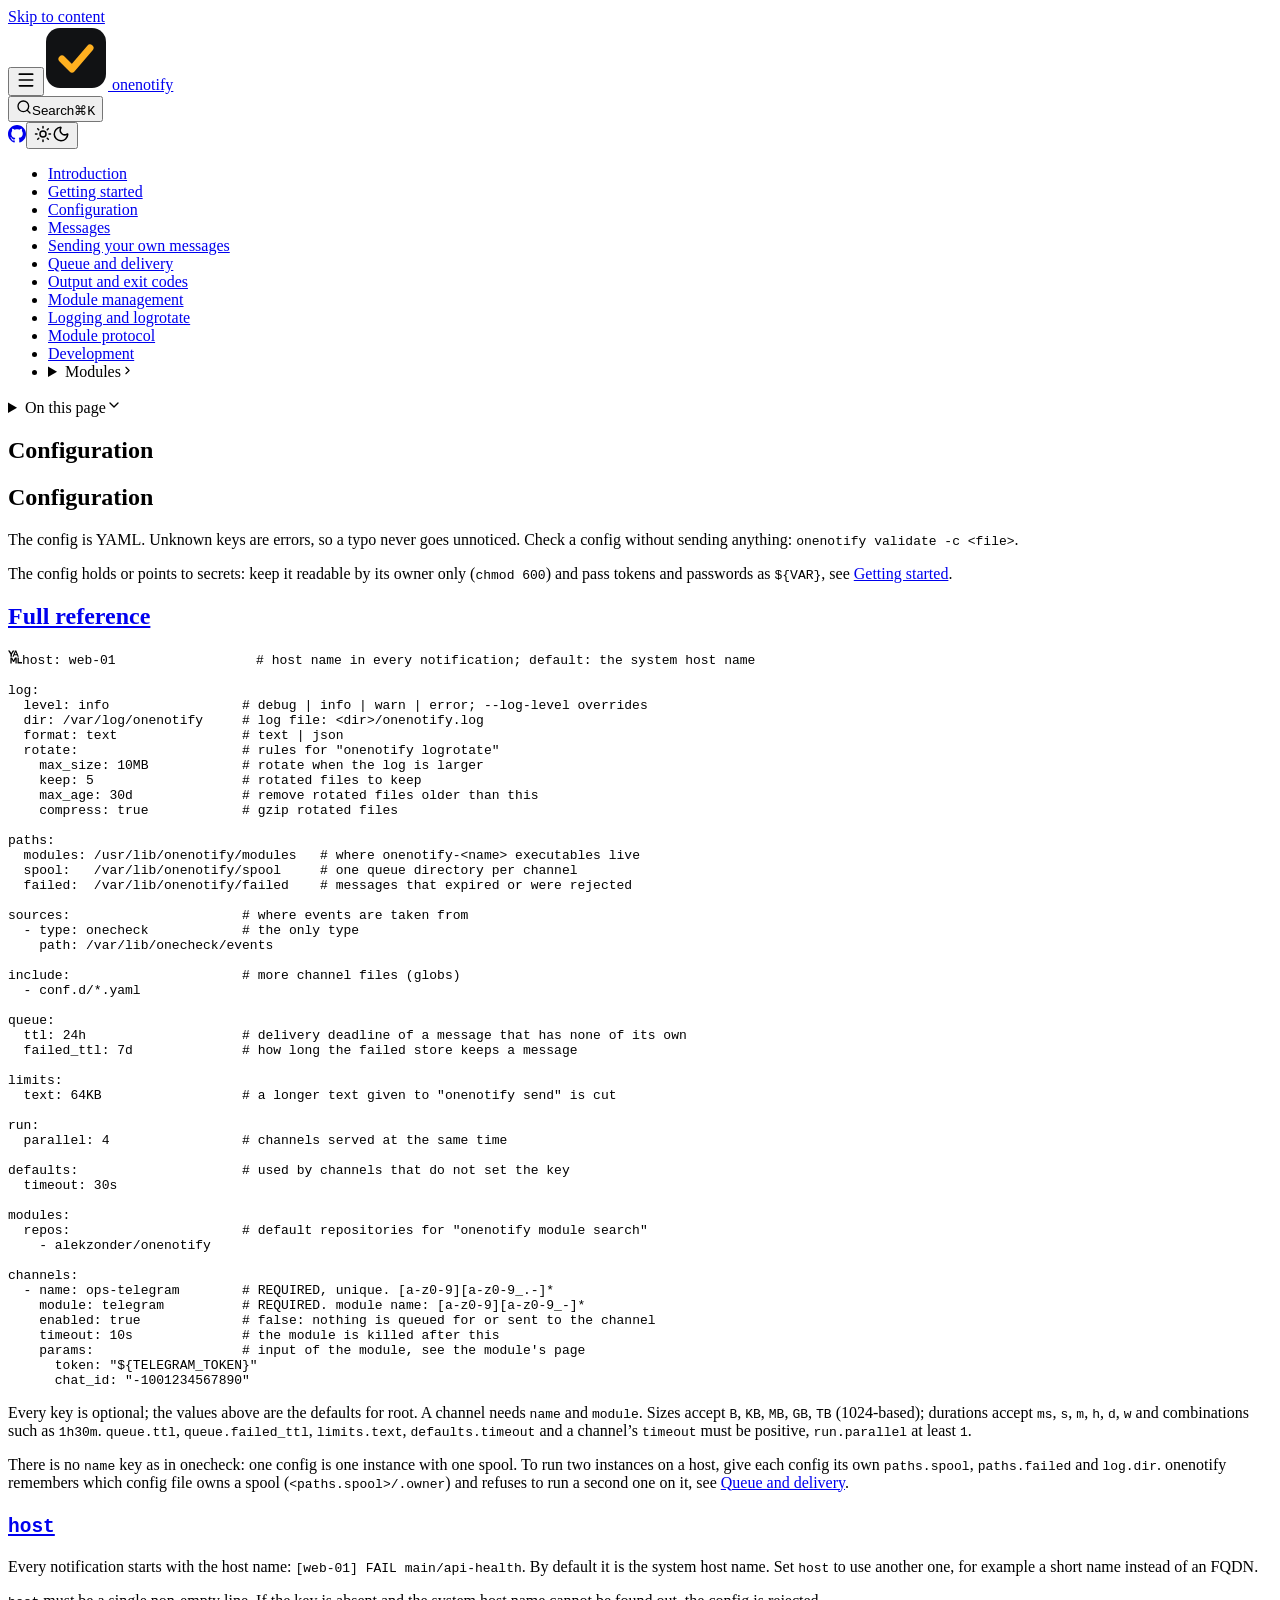
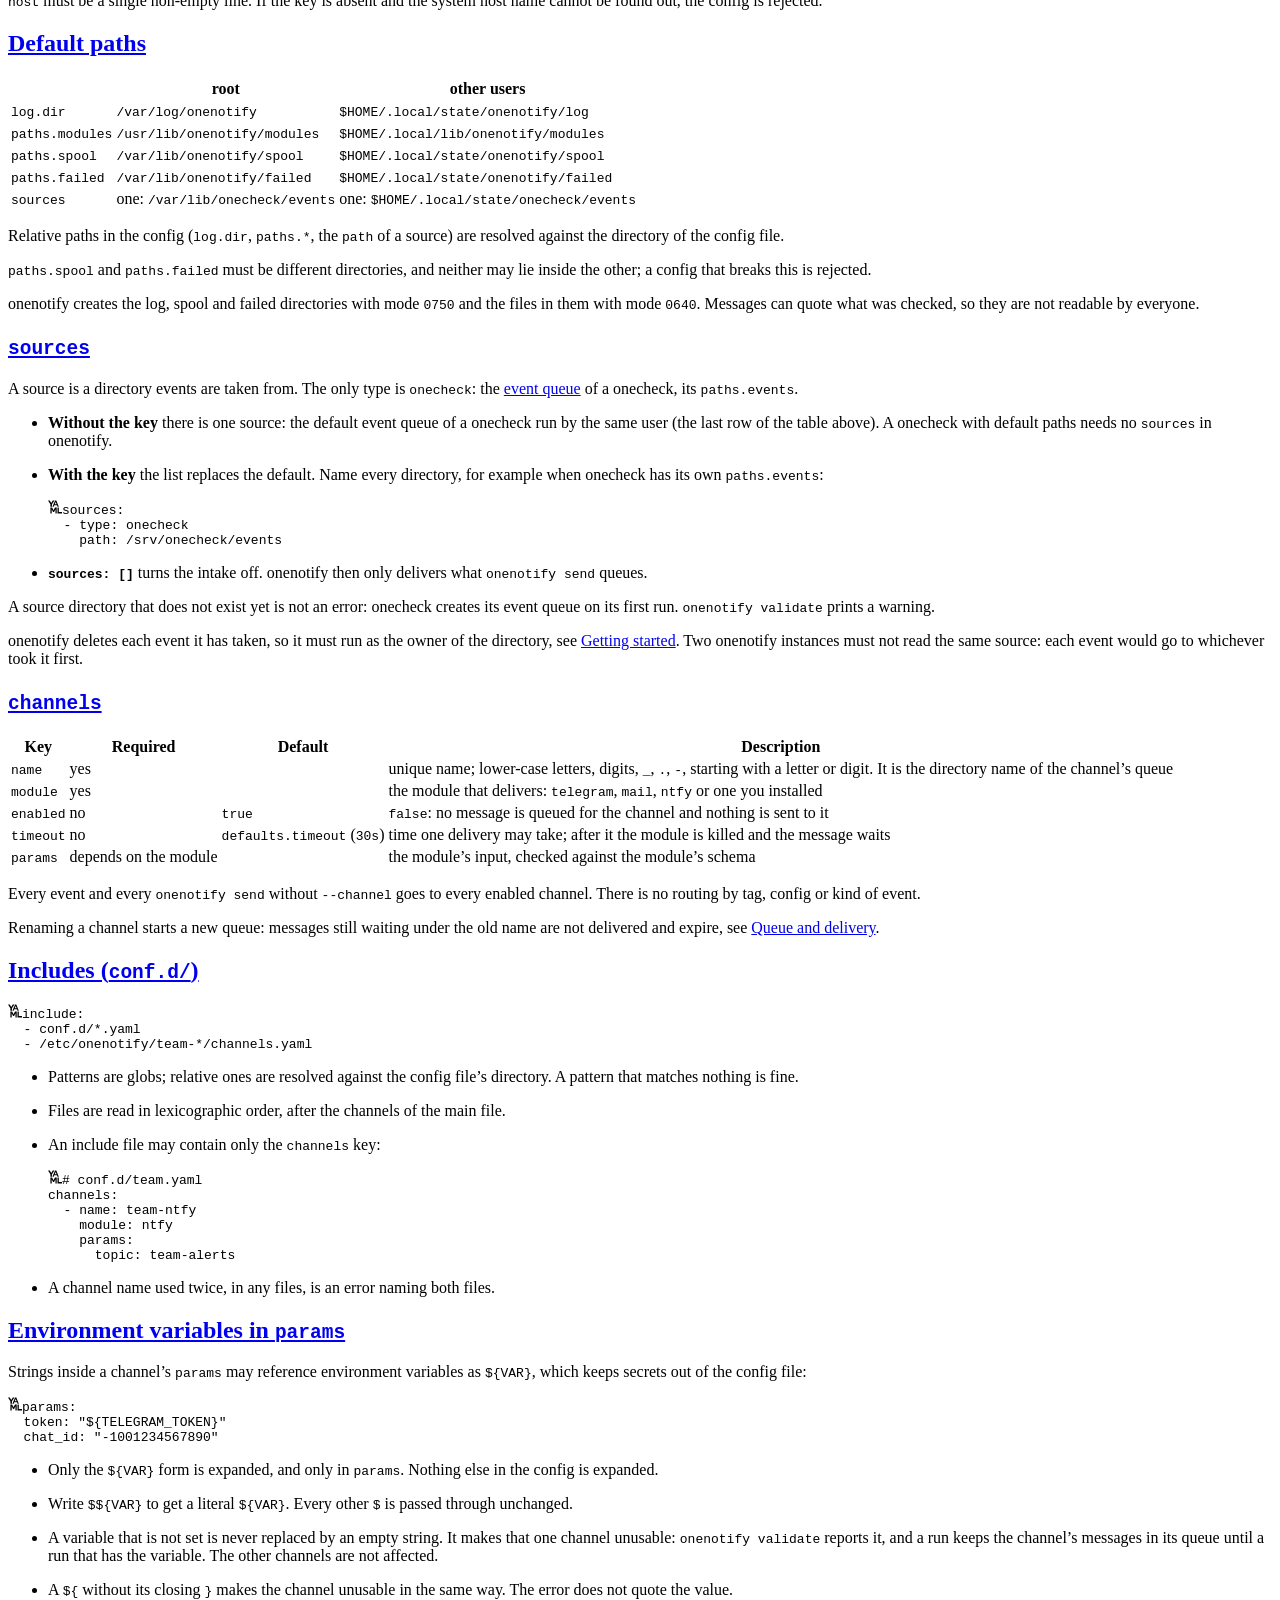
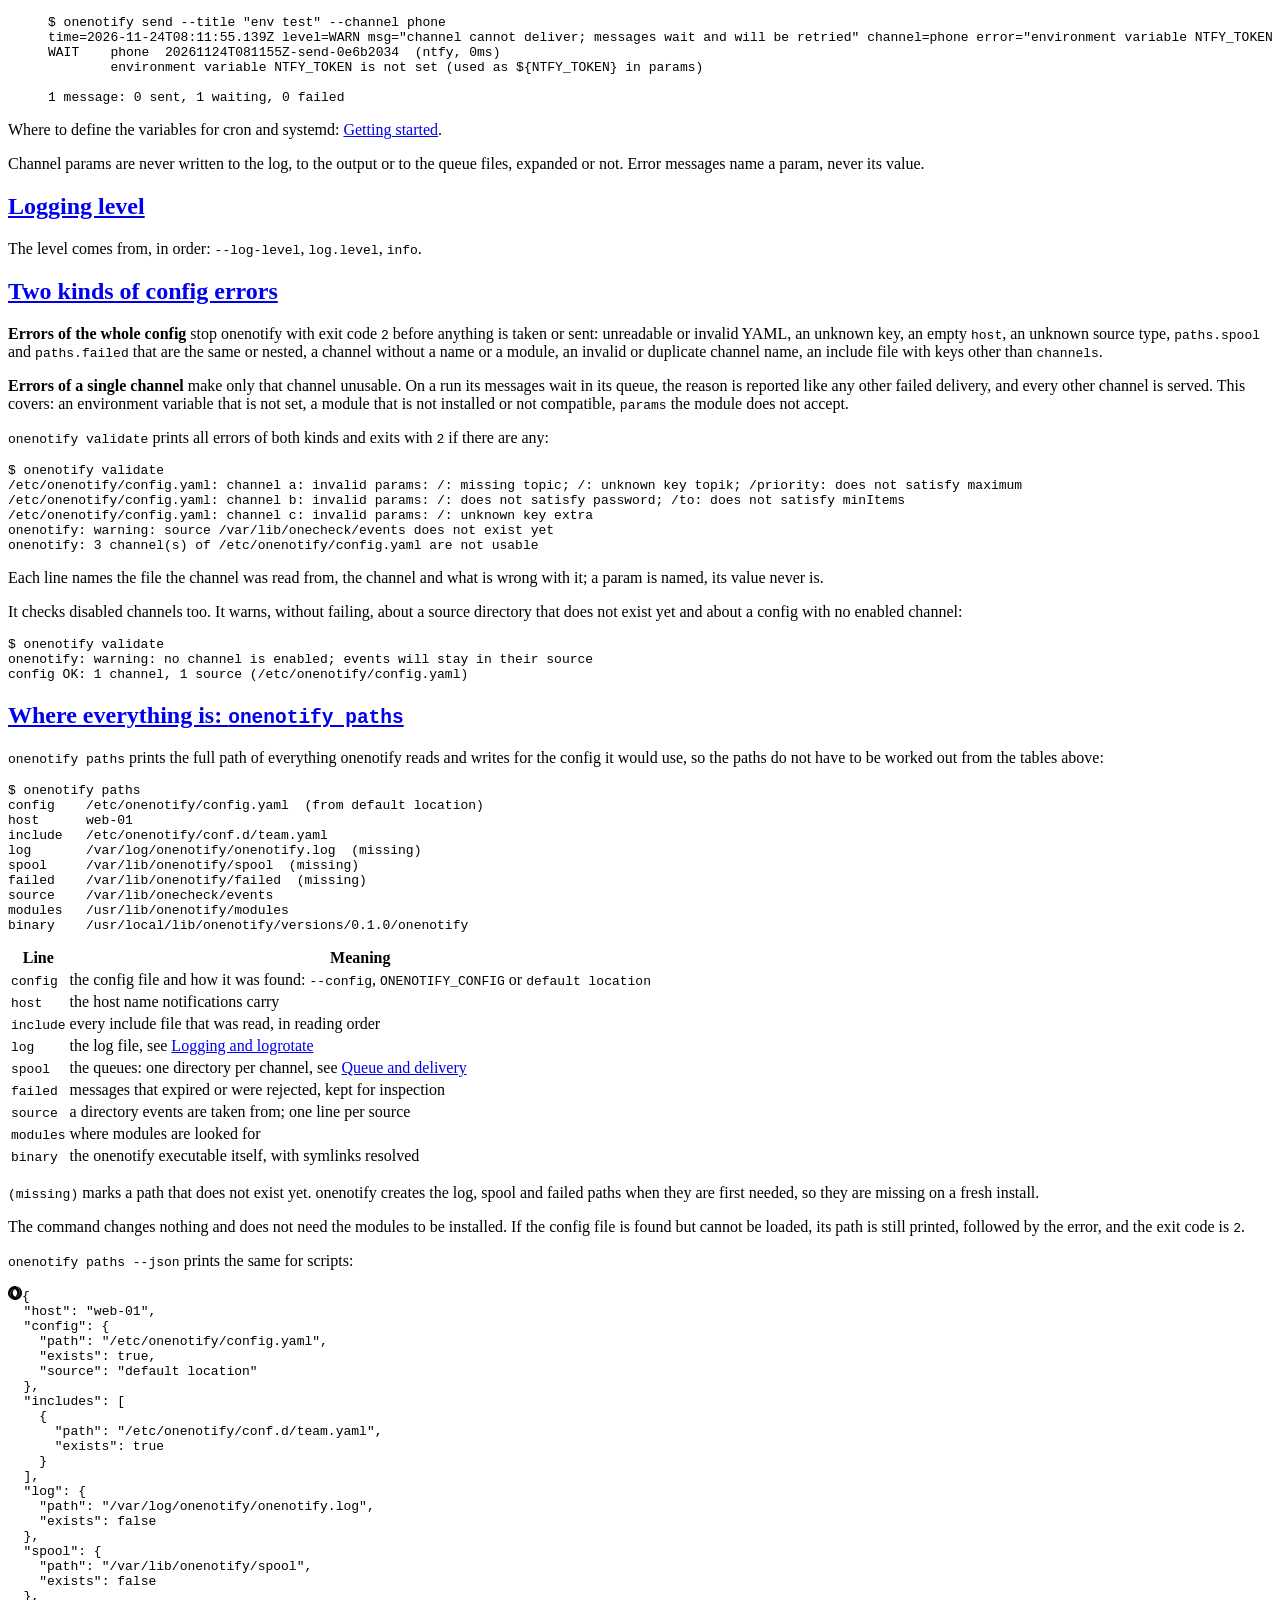
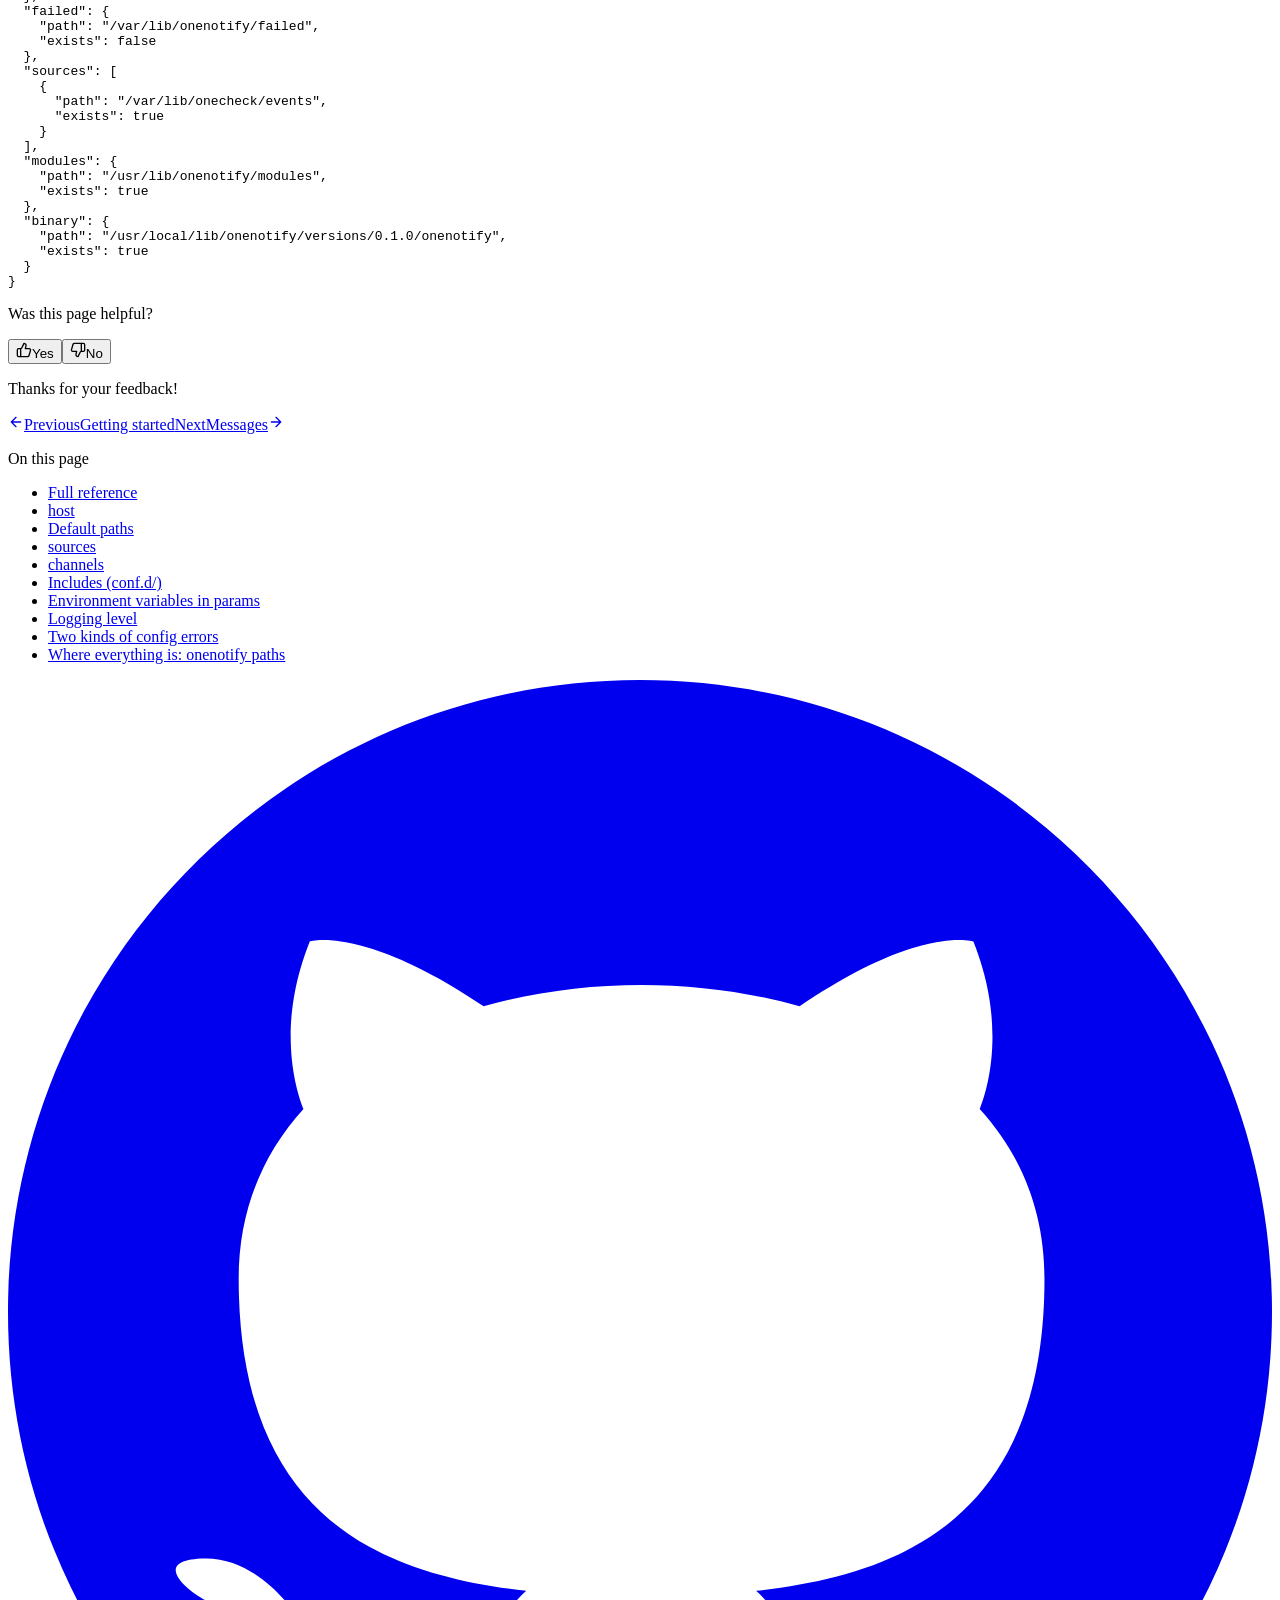
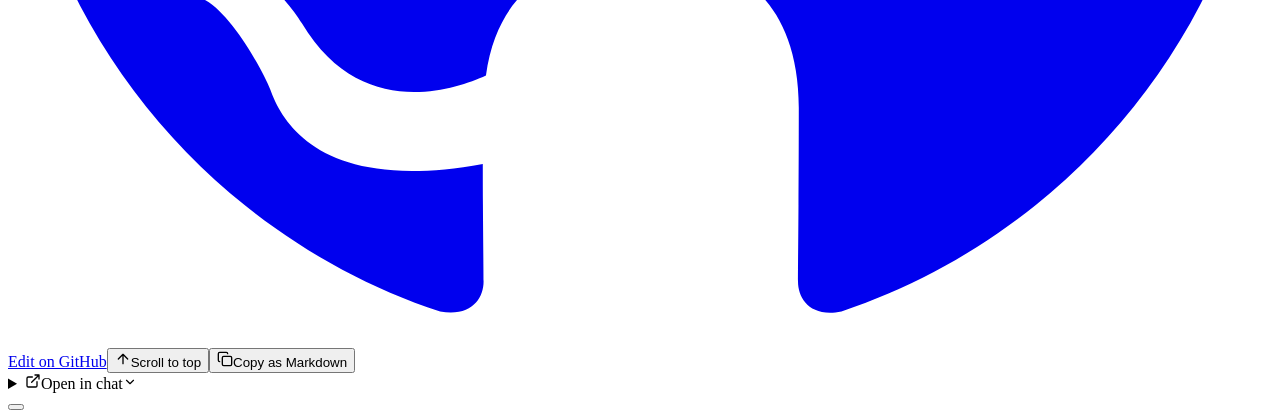
==== configuration/index.html @ 6917aebd "docs: publish a14c8c4" ====
<!DOCTYPE html><html dir="ltr" lang="en"><head><meta charset="utf-8"><meta name="viewport" content="width=device-width, initial-scale=1"><title>Configuration - onenotify</title><link href="/onenotify/favicon.svg" rel="icon" type="image/svg+xml"><style>@font-face{font-family:"Inter Tight-baf59d872beb280a";src:url("/onenotify/_astro/fonts/2536380416fd59fe.woff2") format("woff2");font-display:swap;unicode-range:U+0000-00FF,U+0131,U+0152-0153,U+02BB-02BC,U+02C6,U+02DA,U+02DC,U+0304,U+0308,U+0329,U+2000-206F,U+20AC,U+2122,U+2191,U+2193,U+2212,U+2215,U+FEFF,U+FFFD;font-weight:400;font-style:italic;}@font-face{font-family:"Inter Tight-baf59d872beb280a";src:url("/onenotify/_astro/fonts/2536380416fd59fe.woff2") format("woff2");font-display:swap;unicode-range:U+0000-00FF,U+0131,U+0152-0153,U+02BB-02BC,U+02C6,U+02DA,U+02DC,U+0304,U+0308,U+0329,U+2000-206F,U+20AC,U+2122,U+2191,U+2193,U+2212,U+2215,U+FEFF,U+FFFD;font-weight:500;font-style:italic;}@font-face{font-family:"Inter Tight-baf59d872beb280a";src:url("/onenotify/_astro/fonts/2536380416fd59fe.woff2") format("woff2");font-display:swap;unicode-range:U+0000-00FF,U+0131,U+0152-0153,U+02BB-02BC,U+02C6,U+02DA,U+02DC,U+0304,U+0308,U+0329,U+2000-206F,U+20AC,U+2122,U+2191,U+2193,U+2212,U+2215,U+FEFF,U+FFFD;font-weight:600;font-style:italic;}@font-face{font-family:"Inter Tight-baf59d872beb280a";src:url("/onenotify/_astro/fonts/2536380416fd59fe.woff2") format("woff2");font-display:swap;unicode-range:U+0000-00FF,U+0131,U+0152-0153,U+02BB-02BC,U+02C6,U+02DA,U+02DC,U+0304,U+0308,U+0329,U+2000-206F,U+20AC,U+2122,U+2191,U+2193,U+2212,U+2215,U+FEFF,U+FFFD;font-weight:700;font-style:italic;}@font-face{font-family:"Inter Tight-baf59d872beb280a";src:url("/onenotify/_astro/fonts/6d4bffbf7335e8f1.woff2") format("woff2");font-display:swap;unicode-range:U+0000-00FF,U+0131,U+0152-0153,U+02BB-02BC,U+02C6,U+02DA,U+02DC,U+0304,U+0308,U+0329,U+2000-206F,U+20AC,U+2122,U+2191,U+2193,U+2212,U+2215,U+FEFF,U+FFFD;font-weight:400;font-style:normal;}@font-face{font-family:"Inter Tight-baf59d872beb280a";src:url("/onenotify/_astro/fonts/6d4bffbf7335e8f1.woff2") format("woff2");font-display:swap;unicode-range:U+0000-00FF,U+0131,U+0152-0153,U+02BB-02BC,U+02C6,U+02DA,U+02DC,U+0304,U+0308,U+0329,U+2000-206F,U+20AC,U+2122,U+2191,U+2193,U+2212,U+2215,U+FEFF,U+FFFD;font-weight:500;font-style:normal;}@font-face{font-family:"Inter Tight-baf59d872beb280a";src:url("/onenotify/_astro/fonts/6d4bffbf7335e8f1.woff2") format("woff2");font-display:swap;unicode-range:U+0000-00FF,U+0131,U+0152-0153,U+02BB-02BC,U+02C6,U+02DA,U+02DC,U+0304,U+0308,U+0329,U+2000-206F,U+20AC,U+2122,U+2191,U+2193,U+2212,U+2215,U+FEFF,U+FFFD;font-weight:600;font-style:normal;}@font-face{font-family:"Inter Tight-baf59d872beb280a";src:url("/onenotify/_astro/fonts/6d4bffbf7335e8f1.woff2") format("woff2");font-display:swap;unicode-range:U+0000-00FF,U+0131,U+0152-0153,U+02BB-02BC,U+02C6,U+02DA,U+02DC,U+0304,U+0308,U+0329,U+2000-206F,U+20AC,U+2122,U+2191,U+2193,U+2212,U+2215,U+FEFF,U+FFFD;font-weight:700;font-style:normal;}@font-face{font-family:"Inter Tight-baf59d872beb280a fallback: Arial";src:local("Arial");font-display:swap;font-weight:400;font-style:italic;size-adjust:96.4951%;ascent-override:100.3937%;descent-override:24.9972%;line-gap-override:0%;}@font-face{font-family:"Inter Tight-baf59d872beb280a fallback: Arial";src:local("Arial");font-display:swap;font-weight:500;font-style:italic;size-adjust:96.4951%;ascent-override:100.3937%;descent-override:24.9972%;line-gap-override:0%;}@font-face{font-family:"Inter Tight-baf59d872beb280a fallback: Arial";src:local("Arial");font-display:swap;font-weight:600;font-style:italic;size-adjust:96.4951%;ascent-override:100.3937%;descent-override:24.9972%;line-gap-override:0%;}@font-face{font-family:"Inter Tight-baf59d872beb280a fallback: Arial Bold";src:local("Arial Bold");font-display:swap;font-weight:700;font-style:italic;size-adjust:89.6236%;ascent-override:108.0909%;descent-override:26.9138%;line-gap-override:0%;}@font-face{font-family:"Inter Tight-baf59d872beb280a fallback: Arial";src:local("Arial");font-display:swap;font-weight:400;font-style:normal;size-adjust:96.4951%;ascent-override:100.3937%;descent-override:24.9972%;line-gap-override:0%;}@font-face{font-family:"Inter Tight-baf59d872beb280a fallback: Arial";src:local("Arial");font-display:swap;font-weight:500;font-style:normal;size-adjust:96.4951%;ascent-override:100.3937%;descent-override:24.9972%;line-gap-override:0%;}@font-face{font-family:"Inter Tight-baf59d872beb280a fallback: Arial";src:local("Arial");font-display:swap;font-weight:600;font-style:normal;size-adjust:96.4951%;ascent-override:100.3937%;descent-override:24.9972%;line-gap-override:0%;}@font-face{font-family:"Inter Tight-baf59d872beb280a fallback: Arial Bold";src:local("Arial Bold");font-display:swap;font-weight:700;font-style:normal;size-adjust:89.6236%;ascent-override:108.0909%;descent-override:26.9138%;line-gap-override:0%;}:root{--blume-ff-inter-tight:"Inter Tight-baf59d872beb280a","Inter Tight-baf59d872beb280a fallback: Arial","Inter Tight-baf59d872beb280a fallback: Arial Bold",ui-sans-serif,system-ui,sans-serif;}</style><link rel="preload" href="/onenotify/_astro/fonts/2536380416fd59fe.woff2" as="font" type="font/woff2" crossorigin><link rel="preload" href="/onenotify/_astro/fonts/6d4bffbf7335e8f1.woff2" as="font" type="font/woff2" crossorigin><style>@font-face{font-family:Inter-b3ad1a2eee839360;src:url("/onenotify/_astro/fonts/91753f8d8da3aeb7.woff2") format("woff2");font-display:swap;unicode-range:U+0000-00FF,U+0131,U+0152-0153,U+02BB-02BC,U+02C6,U+02DA,U+02DC,U+0304,U+0308,U+0329,U+2000-206F,U+20AC,U+2122,U+2191,U+2193,U+2212,U+2215,U+FEFF,U+FFFD;font-weight:400;font-style:italic;}@font-face{font-family:Inter-b3ad1a2eee839360;src:url("/onenotify/_astro/fonts/91753f8d8da3aeb7.woff2") format("woff2");font-display:swap;unicode-range:U+0000-00FF,U+0131,U+0152-0153,U+02BB-02BC,U+02C6,U+02DA,U+02DC,U+0304,U+0308,U+0329,U+2000-206F,U+20AC,U+2122,U+2191,U+2193,U+2212,U+2215,U+FEFF,U+FFFD;font-weight:500;font-style:italic;}@font-face{font-family:Inter-b3ad1a2eee839360;src:url("/onenotify/_astro/fonts/91753f8d8da3aeb7.woff2") format("woff2");font-display:swap;unicode-range:U+0000-00FF,U+0131,U+0152-0153,U+02BB-02BC,U+02C6,U+02DA,U+02DC,U+0304,U+0308,U+0329,U+2000-206F,U+20AC,U+2122,U+2191,U+2193,U+2212,U+2215,U+FEFF,U+FFFD;font-weight:600;font-style:italic;}@font-face{font-family:Inter-b3ad1a2eee839360;src:url("/onenotify/_astro/fonts/91753f8d8da3aeb7.woff2") format("woff2");font-display:swap;unicode-range:U+0000-00FF,U+0131,U+0152-0153,U+02BB-02BC,U+02C6,U+02DA,U+02DC,U+0304,U+0308,U+0329,U+2000-206F,U+20AC,U+2122,U+2191,U+2193,U+2212,U+2215,U+FEFF,U+FFFD;font-weight:700;font-style:italic;}@font-face{font-family:Inter-b3ad1a2eee839360;src:url("/onenotify/_astro/fonts/e868cdf4720e9ea5.woff2") format("woff2");font-display:swap;unicode-range:U+0000-00FF,U+0131,U+0152-0153,U+02BB-02BC,U+02C6,U+02DA,U+02DC,U+0304,U+0308,U+0329,U+2000-206F,U+20AC,U+2122,U+2191,U+2193,U+2212,U+2215,U+FEFF,U+FFFD;font-weight:400;font-style:normal;}@font-face{font-family:Inter-b3ad1a2eee839360;src:url("/onenotify/_astro/fonts/e868cdf4720e9ea5.woff2") format("woff2");font-display:swap;unicode-range:U+0000-00FF,U+0131,U+0152-0153,U+02BB-02BC,U+02C6,U+02DA,U+02DC,U+0304,U+0308,U+0329,U+2000-206F,U+20AC,U+2122,U+2191,U+2193,U+2212,U+2215,U+FEFF,U+FFFD;font-weight:500;font-style:normal;}@font-face{font-family:Inter-b3ad1a2eee839360;src:url("/onenotify/_astro/fonts/e868cdf4720e9ea5.woff2") format("woff2");font-display:swap;unicode-range:U+0000-00FF,U+0131,U+0152-0153,U+02BB-02BC,U+02C6,U+02DA,U+02DC,U+0304,U+0308,U+0329,U+2000-206F,U+20AC,U+2122,U+2191,U+2193,U+2212,U+2215,U+FEFF,U+FFFD;font-weight:600;font-style:normal;}@font-face{font-family:Inter-b3ad1a2eee839360;src:url("/onenotify/_astro/fonts/e868cdf4720e9ea5.woff2") format("woff2");font-display:swap;unicode-range:U+0000-00FF,U+0131,U+0152-0153,U+02BB-02BC,U+02C6,U+02DA,U+02DC,U+0304,U+0308,U+0329,U+2000-206F,U+20AC,U+2122,U+2191,U+2193,U+2212,U+2215,U+FEFF,U+FFFD;font-weight:700;font-style:normal;}@font-face{font-family:"Inter-b3ad1a2eee839360 fallback: Arial";src:local("Arial");font-display:swap;font-weight:400;font-style:italic;size-adjust:107.7766%;ascent-override:89.885%;descent-override:22.3806%;line-gap-override:0%;}@font-face{font-family:"Inter-b3ad1a2eee839360 fallback: Arial";src:local("Arial");font-display:swap;font-weight:500;font-style:italic;size-adjust:107.7766%;ascent-override:89.885%;descent-override:22.3806%;line-gap-override:0%;}@font-face{font-family:"Inter-b3ad1a2eee839360 fallback: Arial";src:local("Arial");font-display:swap;font-weight:600;font-style:italic;size-adjust:107.7766%;ascent-override:89.885%;descent-override:22.3806%;line-gap-override:0%;}@font-face{font-family:"Inter-b3ad1a2eee839360 fallback: Arial Bold";src:local("Arial Bold");font-display:swap;font-weight:700;font-style:italic;size-adjust:100.1017%;ascent-override:96.7765%;descent-override:24.0966%;line-gap-override:0%;}@font-face{font-family:"Inter-b3ad1a2eee839360 fallback: Arial";src:local("Arial");font-display:swap;font-weight:400;font-style:normal;size-adjust:107.7766%;ascent-override:89.885%;descent-override:22.3806%;line-gap-override:0%;}@font-face{font-family:"Inter-b3ad1a2eee839360 fallback: Arial";src:local("Arial");font-display:swap;font-weight:500;font-style:normal;size-adjust:107.7766%;ascent-override:89.885%;descent-override:22.3806%;line-gap-override:0%;}@font-face{font-family:"Inter-b3ad1a2eee839360 fallback: Arial";src:local("Arial");font-display:swap;font-weight:600;font-style:normal;size-adjust:107.7766%;ascent-override:89.885%;descent-override:22.3806%;line-gap-override:0%;}@font-face{font-family:"Inter-b3ad1a2eee839360 fallback: Arial Bold";src:local("Arial Bold");font-display:swap;font-weight:700;font-style:normal;size-adjust:100.1017%;ascent-override:96.7765%;descent-override:24.0966%;line-gap-override:0%;}:root{--blume-ff-inter:Inter-b3ad1a2eee839360,"Inter-b3ad1a2eee839360 fallback: Arial","Inter-b3ad1a2eee839360 fallback: Arial Bold",ui-sans-serif,system-ui,sans-serif;}</style><link rel="preload" href="/onenotify/_astro/fonts/91753f8d8da3aeb7.woff2" as="font" type="font/woff2" crossorigin><link rel="preload" href="/onenotify/_astro/fonts/e868cdf4720e9ea5.woff2" as="font" type="font/woff2" crossorigin><style>@font-face{font-family:"IBM Plex Mono-66157aa95d42a4d7";src:url("/onenotify/_astro/fonts/121d3c4ae083d4e8.woff2") format("woff2");font-display:swap;unicode-range:U+0000-00FF,U+0131,U+0152-0153,U+02BB-02BC,U+02C6,U+02DA,U+02DC,U+0304,U+0308,U+0329,U+2000-206F,U+20AC,U+2122,U+2191,U+2193,U+2212,U+2215,U+FEFF,U+FFFD;font-weight:400;font-style:italic;}@font-face{font-family:"IBM Plex Mono-66157aa95d42a4d7";src:url("/onenotify/_astro/fonts/b845a071c227efe7.woff2") format("woff2");font-display:swap;unicode-range:U+0000-00FF,U+0131,U+0152-0153,U+02BB-02BC,U+02C6,U+02DA,U+02DC,U+0304,U+0308,U+0329,U+2000-206F,U+20AC,U+2122,U+2191,U+2193,U+2212,U+2215,U+FEFF,U+FFFD;font-weight:500;font-style:italic;}@font-face{font-family:"IBM Plex Mono-66157aa95d42a4d7";src:url("/onenotify/_astro/fonts/a51cd8cf8c448d24.woff2") format("woff2");font-display:swap;unicode-range:U+0000-00FF,U+0131,U+0152-0153,U+02BB-02BC,U+02C6,U+02DA,U+02DC,U+0304,U+0308,U+0329,U+2000-206F,U+20AC,U+2122,U+2191,U+2193,U+2212,U+2215,U+FEFF,U+FFFD;font-weight:600;font-style:italic;}@font-face{font-family:"IBM Plex Mono-66157aa95d42a4d7";src:url("/onenotify/_astro/fonts/c7badacef09f3c2d.woff2") format("woff2");font-display:swap;unicode-range:U+0000-00FF,U+0131,U+0152-0153,U+02BB-02BC,U+02C6,U+02DA,U+02DC,U+0304,U+0308,U+0329,U+2000-206F,U+20AC,U+2122,U+2191,U+2193,U+2212,U+2215,U+FEFF,U+FFFD;font-weight:400;font-style:normal;}@font-face{font-family:"IBM Plex Mono-66157aa95d42a4d7";src:url("/onenotify/_astro/fonts/d24207bc4518df49.woff2") format("woff2");font-display:swap;unicode-range:U+0000-00FF,U+0131,U+0152-0153,U+02BB-02BC,U+02C6,U+02DA,U+02DC,U+0304,U+0308,U+0329,U+2000-206F,U+20AC,U+2122,U+2191,U+2193,U+2212,U+2215,U+FEFF,U+FFFD;font-weight:500;font-style:normal;}@font-face{font-family:"IBM Plex Mono-66157aa95d42a4d7";src:url("/onenotify/_astro/fonts/46a5a390fda0f23a.woff2") format("woff2");font-display:swap;unicode-range:U+0000-00FF,U+0131,U+0152-0153,U+02BB-02BC,U+02C6,U+02DA,U+02DC,U+0304,U+0308,U+0329,U+2000-206F,U+20AC,U+2122,U+2191,U+2193,U+2212,U+2215,U+FEFF,U+FFFD;font-weight:600;font-style:normal;}@font-face{font-family:"IBM Plex Mono-66157aa95d42a4d7 fallback: Courier New";src:local("Courier New");font-display:swap;font-weight:400;font-style:italic;size-adjust:99.9837%;ascent-override:102.5167%;descent-override:27.5045%;}@font-face{font-family:"IBM Plex Mono-66157aa95d42a4d7 fallback: Courier New";src:local("Courier New");font-display:swap;font-weight:500;font-style:italic;size-adjust:99.9837%;ascent-override:102.5167%;descent-override:27.5045%;}@font-face{font-family:"IBM Plex Mono-66157aa95d42a4d7 fallback: Courier New";src:local("Courier New");font-display:swap;font-weight:600;font-style:italic;size-adjust:99.9837%;ascent-override:102.5167%;descent-override:27.5045%;}@font-face{font-family:"IBM Plex Mono-66157aa95d42a4d7 fallback: Courier New";src:local("Courier New");font-display:swap;font-weight:400;font-style:normal;size-adjust:99.9837%;ascent-override:102.5167%;descent-override:27.5045%;}@font-face{font-family:"IBM Plex Mono-66157aa95d42a4d7 fallback: Courier New";src:local("Courier New");font-display:swap;font-weight:500;font-style:normal;size-adjust:99.9837%;ascent-override:102.5167%;descent-override:27.5045%;}@font-face{font-family:"IBM Plex Mono-66157aa95d42a4d7 fallback: Courier New";src:local("Courier New");font-display:swap;font-weight:600;font-style:normal;size-adjust:99.9837%;ascent-override:102.5167%;descent-override:27.5045%;}:root{--blume-ff-ibm-plex-mono:"IBM Plex Mono-66157aa95d42a4d7","IBM Plex Mono-66157aa95d42a4d7 fallback: Courier New",ui-monospace,"SF Mono",Menlo,monospace;}</style><link rel="preload" href="/onenotify/_astro/fonts/121d3c4ae083d4e8.woff2" as="font" type="font/woff2" crossorigin><link rel="preload" href="/onenotify/_astro/fonts/b845a071c227efe7.woff2" as="font" type="font/woff2" crossorigin><link rel="preload" href="/onenotify/_astro/fonts/a51cd8cf8c448d24.woff2" as="font" type="font/woff2" crossorigin><link rel="preload" href="/onenotify/_astro/fonts/c7badacef09f3c2d.woff2" as="font" type="font/woff2" crossorigin><link rel="preload" href="/onenotify/_astro/fonts/d24207bc4518df49.woff2" as="font" type="font/woff2" crossorigin><link rel="preload" href="/onenotify/_astro/fonts/46a5a390fda0f23a.woff2" as="font" type="font/woff2" crossorigin><link rel="canonical" href="https://alekzonder.github.io/onenotify/configuration"><meta name="description" content="Notifications for onecheck events and your own scripts: a queue per channel, delivery to Telegram, mail and ntfy, run by cron."><meta property="og:type" content="website"><meta property="og:site_name" content="onenotify"><meta property="og:title" content="Configuration - onenotify"><meta property="og:description" content="Notifications for onecheck events and your own scripts: a queue per channel, delivery to Telegram, mail and ntfy, run by cron."><meta property="og:url" content="https://alekzonder.github.io/onenotify/configuration"><meta property="og:image" content="https://alekzonder.github.io/onenotify/og/configuration.png"><meta property="og:image:type" content="image/png"><meta property="og:image:width" content="1200"><meta property="og:image:height" content="630"><meta property="og:image:alt" content="Configuration - onenotify"><meta name="twitter:image" content="https://alekzonder.github.io/onenotify/og/configuration.png"><meta name="twitter:image:alt" content="Configuration - onenotify"><meta name="twitter:card" content="summary_large_image"><meta name="twitter:title" content="Configuration - onenotify"><meta name="twitter:description" content="Notifications for onecheck events and your own scripts: a queue per channel, delivery to Telegram, mail and ntfy, run by cron."><script type="application/ld+json">{"@context":"https://schema.org","@graph":[{"@id":"https://alekzonder.github.io#website","@type":"WebSite","name":"onenotify","url":"https://alekzonder.github.io/onenotify"},{"@id":"https://alekzonder.github.io/onenotify/configuration#page","@type":"TechArticle","headline":"Configuration","inLanguage":"en","name":"Configuration","url":"https://alekzonder.github.io/onenotify/configuration","description":"Notifications for onecheck events and your own scripts: a queue per channel, delivery to Telegram, mail and ntfy, run by cron.","isPartOf":{"@id":"https://alekzonder.github.io#website"}}]}</script><script data-mode="system">(()=>{const m=document.currentScript?.dataset.mode??"system";const s=localStorage.getItem("blume-theme");const sys=matchMedia("(prefers-color-scheme: dark)").matches?"dark":"light";document.documentElement.dataset.theme=s??(m==="system"?sys:m);})();</script><link rel="stylesheet" href="/onenotify/_astro/Header.M5HZBbqe.css"><link rel="stylesheet" href="/onenotify/_astro/_..Dh1lrEbS.css"></head><body class="bg-background font-sans text-foreground antialiased" data-blume-image-zoom data-i18n-copy-code="Copy code" data-i18n-diagram-error="Could not render this diagram."><a class="absolute start-[-999px] top-0 z-[100] bg-accent px-4 py-2 text-accent-foreground focus:start-0" href="#blume-content">Skip to content</a><header class="sticky top-0 z-40 flex h-16 items-center gap-3 bg-background/90 px-4 backdrop-blur md:px-6" data-blume-header><button aria-label="Toggle navigation" class="inline-flex size-9 cursor-pointer items-center justify-center rounded-full text-muted-foreground transition-colors hover:bg-muted hover:text-foreground lg:hidden" data-blume-nav-toggle type="button"><svg aria-hidden="true" height="20" viewBox="0 0 24 24" width="20" xmlns="http://www.w3.org/2000/svg"><path fill="none" stroke="currentColor" stroke-linecap="round" stroke-linejoin="round" stroke-width="2" d="M4 5h16M4 12h16M4 19h16"/></svg></button><a class="inline-flex items-center gap-2 font-semibold text-base text-foreground" href="/onenotify"><span aria-hidden="true" class="inline-flex h-5 items-center [&amp;&gt;svg]:h-5 [&amp;&gt;svg]:w-auto"><svg xmlns="http://www.w3.org/2000/svg" width="64" height="64" viewBox="0 0 64 64">
  <rect x="2" y="2" width="60" height="60" rx="14" fill="#111214"/>
  <path d="M18 33 L28 43 L46 22" fill="none" stroke="#ffb020" stroke-width="7" stroke-linecap="round" stroke-linejoin="round"/>
</svg>
</span><span>onenotify</span></a><div class="flex-1"></div><script type="module" src="/onenotify/_astro/Search.astro_astro_type_script_index_0_lang.CMURajBg.js"></script><blume-search class="contents" data-i18n-all="All" data-i18n-ask="Ask AI" data-i18n-ask-hint="Get an instant answer from AI" data-i18n-dev="Search is available in the production build." data-i18n-empty="No results found." data-i18n-error="Something went wrong. Please try again." data-i18n-popular="Popular" data-i18n-results="Results"><button aria-label="Search" class="inline-flex h-9 cursor-pointer items-center gap-2 rounded-full border border-border bg-background px-3 text-muted-foreground text-sm transition-colors hover:border-foreground hover:text-foreground sm:min-w-48" data-blume-search-open type="button"><svg aria-hidden="true" height="16" viewBox="0 0 24 24" width="16" xmlns="http://www.w3.org/2000/svg"><g fill="none" stroke="currentColor" stroke-linecap="round" stroke-linejoin="round" stroke-width="2"><path d="m21 21l-4.34-4.34"/><circle cx="11" cy="11" r="8"/></g></svg><span class="flex-1 text-start max-sm:hidden">Search</span><kbd class="font-mono text-[0.7rem] max-sm:hidden" data-blume-search-kbd>⌘K</kbd></button><dialog aria-label="Search docs" class="mx-auto mt-[8vh] mb-auto h-[min(480px,90dvh)] w-[min(62.5rem,94vw)] flex-col overflow-hidden rounded-blume border border-border bg-background/80 p-0 text-foreground shadow-2xl outline-none backdrop-blur-xl backdrop:bg-black/30 open:flex sm:mt-auto" data-blume-search-dialog><div class="flex items-center gap-2.5 border-border border-b px-4 py-3 text-muted-foreground"><svg aria-hidden="true" height="18" viewBox="0 0 24 24" width="18" xmlns="http://www.w3.org/2000/svg"><g fill="none" stroke="currentColor" stroke-linecap="round" stroke-linejoin="round" stroke-width="2"><path d="m21 21l-4.34-4.34"/><circle cx="11" cy="11" r="8"/></g></svg><input aria-label="Search docs" autocomplete="off" class="flex-1 border-0 bg-transparent text-foreground text-sm pointer-coarse:text-base focus:outline-none [&amp;::-webkit-search-cancel-button]:appearance-none" data-blume-search-input placeholder="Search documentation…" type="search"><kbd class="rounded border border-border bg-muted px-1 py-0.5 font-mono text-[0.7rem]">Esc</kbd></div><div class="grid min-h-0 flex-1 md:grid-cols-[22rem_minmax(0,1fr)]" data-blume-search-grid><div class="flex min-h-0 flex-col md:border-border md:border-e"><div class="flex flex-wrap gap-1.5 border-border border-b px-3 py-2" data-blume-search-filters hidden></div><div class="min-h-0 flex-1 overflow-y-auto p-2" data-blume-search-results></div><p class="m-0 px-4 py-6 text-center text-muted-foreground text-sm" data-blume-search-message hidden></p></div><div class="hidden min-h-0 overflow-y-auto p-5 md:block" data-blume-search-preview></div></div><div class="flex items-center justify-between gap-3 border-border border-t px-3 py-2 text-muted-foreground text-xs"><span></span><div class="flex items-center gap-3"><span class="flex items-center gap-1"><kbd class="rounded border border-border bg-muted px-1 py-0.5 font-mono text-[0.65rem]">↑</kbd><kbd class="rounded border border-border bg-muted px-1 py-0.5 font-mono text-[0.65rem]">↓</kbd>navigate</span><span class="flex items-center gap-1"><kbd class="rounded border border-border bg-muted px-1 py-0.5 font-mono text-[0.65rem]">↵</kbd>open</span><span class="flex items-center gap-1 max-md:hidden"><kbd class="rounded border border-border bg-muted px-1 py-0.5 font-mono text-[0.65rem]" data-blume-search-preview-kbd>⌘J</kbd>preview</span></div></div></dialog><script data-blume-search-popular type="application/json">[{"label":"Introduction","route":"/"},{"label":"Getting started","route":"/getting-started"},{"label":"Configuration","route":"/configuration"},{"label":"Messages","route":"/messages"},{"label":"Sending your own messages","route":"/sending"},{"label":"Queue and delivery","route":"/queue-and-delivery"}]</script></blume-search><div class="flex items-center gap-2"><a aria-label="GitHub repository" class="inline-flex size-9 cursor-pointer items-center justify-center rounded-full text-muted-foreground transition-colors hover:bg-muted hover:text-foreground" href="https://github.com/alekzonder/onenotify" rel="noreferrer" target="_blank"><svg aria-hidden="true" fill="currentColor" height="18" viewBox="0 0 16 16" width="18" xmlns="http://www.w3.org/2000/svg"><path fill-rule="evenodd" clip-rule="evenodd" d="M8 0C3.58 0 0 3.58 0 8C0 11.54 2.29 14.53 5.47 15.59C5.87 15.66 6.02 15.42 6.02 15.21C6.02 15.02 6.01 14.39 6.01 13.72C4 14.09 3.48 13.23 3.32 12.78C3.23 12.55 2.84 11.84 2.5 11.65C2.22 11.5 1.82 11.13 2.49 11.12C3.12 11.11 3.57 11.7 3.72 11.94C4.44 13.15 5.59 12.81 6.05 12.6C6.12 12.08 6.33 11.73 6.56 11.53C4.78 11.33 2.92 10.64 2.92 7.58C2.92 6.71 3.23 5.99 3.74 5.43C3.66 5.23 3.38 4.41 3.82 3.31C3.82 3.31 4.49 3.1 6.02 4.13C6.66 3.95 7.34 3.86 8.02 3.86C8.7 3.86 9.38 3.95 10.02 4.13C11.55 3.09 12.22 3.31 12.22 3.31C12.66 4.41 12.38 5.23 12.3 5.43C12.81 5.99 13.12 6.7 13.12 7.58C13.12 10.65 11.25 11.33 9.47 11.53C9.76 11.78 10.01 12.26 10.01 13.01C10.01 14.08 10 14.94 10 15.21C10 15.42 10.15 15.67 10.55 15.59C13.71 14.53 16 11.53 16 8C16 3.58 12.42 0 8 0Z"/></svg></a><button aria-label="Toggle color theme" class="inline-flex size-9 cursor-pointer items-center justify-center rounded-full text-muted-foreground transition-colors hover:bg-muted hover:text-foreground" data-blume-theme-toggle type="button"><span class="inline-flex dark:hidden"><svg aria-hidden="true" height="18" viewBox="0 0 24 24" width="18" xmlns="http://www.w3.org/2000/svg"><g fill="none" stroke="currentColor" stroke-linecap="round" stroke-linejoin="round" stroke-width="2"><circle cx="12" cy="12" r="4"/><path d="M12 2v2m0 16v2M4.93 4.93l1.41 1.41m11.32 11.32l1.41 1.41M2 12h2m16 0h2M6.34 17.66l-1.41 1.41M19.07 4.93l-1.41 1.41"/></g></svg></span><span class="hidden dark:inline-flex"><svg aria-hidden="true" height="18" viewBox="0 0 24 24" width="18" xmlns="http://www.w3.org/2000/svg"><path fill="none" stroke="currentColor" stroke-linecap="round" stroke-linejoin="round" stroke-width="2" d="M20.985 12.486a9 9 0 1 1-9.473-9.472c.405-.022.617.46.402.803a6 6 0 0 0 8.268 8.268c.344-.215.825-.004.803.401"/></svg></span></button></div></header><script>(()=>{const dr=()=>{const h=document.querySelector("[data-blume-header]");if(h){document.documentElement.style.setProperty("--blume-drawer-top",h.getBoundingClientRect().bottom+"px");}};document.addEventListener("click",(e)=>{const t=e.target.closest("[data-blume-theme-toggle]");if(t){const d=document.documentElement;const next=d.dataset.theme==="dark"?"light":"dark";const s=document.createElement("style");s.appendChild(document.createTextNode("*,*::before,*::after{transition:none!important}"));document.head.appendChild(s);d.dataset.theme=next;localStorage.setItem("blume-theme",next);window.getComputedStyle(d).opacity;setTimeout(()=>document.head.removeChild(s),1);}const n=e.target.closest("[data-blume-nav-toggle]");if(n){const d=document.documentElement;const open=d.toggleAttribute("data-blume-nav-open");if(open){dr();}d.style.overflow=open?"hidden":"";}const b=e.target.closest("[data-blume-banner-dismiss]");if(b){const bar=b.closest("[data-blume-banner]");const k=bar&&bar.getAttribute("data-banner-key");if(k){localStorage.setItem("blume-banner:"+k,"1");}document.documentElement.setAttribute("data-blume-banner-hidden","");requestAnimationFrame(dr);}});addEventListener("resize",()=>{const d=document.documentElement;if(!d.hasAttribute("data-blume-nav-open")){return;}if(matchMedia("(min-width:64rem)").matches){d.removeAttribute("data-blume-nav-open");d.style.overflow="";}else{dr();}});})();</script><div class="mx-auto grid grid-cols-1 items-start lg:grid-cols-[17.5rem_minmax(0,1fr)] xl:grid-cols-[17.5rem_minmax(0,1fr)_17.5rem]" data-blume-doc-grid><aside aria-label="Primary" data-blume-nav-drawer class="fixed top-[var(--blume-drawer-top,4rem)] start-0 z-[35] h-[calc(100dvh-var(--blume-drawer-top,4rem))] w-64 max-w-[80vw] -translate-x-[105%] overflow-y-auto border-border border-e bg-background px-5 pt-4 pb-6 transition-transform rtl:translate-x-[105%] [:where([data-blume-nav-open])_&amp;]:translate-x-0! lg:sticky lg:top-16 lg:z-auto lg:h-[calc(100dvh-4rem)] lg:w-auto lg:max-w-none lg:translate-x-0! lg:border-e-0 lg:bg-transparent lg:px-4"><nav><ul class="m-0 list-none space-y-px p-0"><li><a class="block rounded-[0.65rem] px-2.5 py-1.5 text-muted-foreground text-sm transition-colors hover:bg-muted hover:text-foreground aria-[current=page]:bg-muted aria-[current=page]:font-medium aria-[current=page]:text-foreground" href="/onenotify"><span class="flex items-center gap-2"><span class="flex-1 truncate">Introduction</span></span></a></li><li><a class="block rounded-[0.65rem] px-2.5 py-1.5 text-muted-foreground text-sm transition-colors hover:bg-muted hover:text-foreground aria-[current=page]:bg-muted aria-[current=page]:font-medium aria-[current=page]:text-foreground" href="/onenotify/getting-started"><span class="flex items-center gap-2"><span class="flex-1 truncate">Getting started</span></span></a></li><li><a aria-current="page" class="block rounded-[0.65rem] px-2.5 py-1.5 text-muted-foreground text-sm transition-colors hover:bg-muted hover:text-foreground aria-[current=page]:bg-muted aria-[current=page]:font-medium aria-[current=page]:text-foreground" href="/onenotify/configuration"><span class="flex items-center gap-2"><span class="flex-1 truncate">Configuration</span></span></a></li><li><a class="block rounded-[0.65rem] px-2.5 py-1.5 text-muted-foreground text-sm transition-colors hover:bg-muted hover:text-foreground aria-[current=page]:bg-muted aria-[current=page]:font-medium aria-[current=page]:text-foreground" href="/onenotify/messages"><span class="flex items-center gap-2"><span class="flex-1 truncate">Messages</span></span></a></li><li><a class="block rounded-[0.65rem] px-2.5 py-1.5 text-muted-foreground text-sm transition-colors hover:bg-muted hover:text-foreground aria-[current=page]:bg-muted aria-[current=page]:font-medium aria-[current=page]:text-foreground" href="/onenotify/sending"><span class="flex items-center gap-2"><span class="flex-1 truncate">Sending your own messages</span></span></a></li><li><a class="block rounded-[0.65rem] px-2.5 py-1.5 text-muted-foreground text-sm transition-colors hover:bg-muted hover:text-foreground aria-[current=page]:bg-muted aria-[current=page]:font-medium aria-[current=page]:text-foreground" href="/onenotify/queue-and-delivery"><span class="flex items-center gap-2"><span class="flex-1 truncate">Queue and delivery</span></span></a></li><li><a class="block rounded-[0.65rem] px-2.5 py-1.5 text-muted-foreground text-sm transition-colors hover:bg-muted hover:text-foreground aria-[current=page]:bg-muted aria-[current=page]:font-medium aria-[current=page]:text-foreground" href="/onenotify/output-and-exit-codes"><span class="flex items-center gap-2"><span class="flex-1 truncate">Output and exit codes</span></span></a></li><li><a class="block rounded-[0.65rem] px-2.5 py-1.5 text-muted-foreground text-sm transition-colors hover:bg-muted hover:text-foreground aria-[current=page]:bg-muted aria-[current=page]:font-medium aria-[current=page]:text-foreground" href="/onenotify/module-management"><span class="flex items-center gap-2"><span class="flex-1 truncate">Module management</span></span></a></li><li><a class="block rounded-[0.65rem] px-2.5 py-1.5 text-muted-foreground text-sm transition-colors hover:bg-muted hover:text-foreground aria-[current=page]:bg-muted aria-[current=page]:font-medium aria-[current=page]:text-foreground" href="/onenotify/logging-and-logrotate"><span class="flex items-center gap-2"><span class="flex-1 truncate">Logging and logrotate</span></span></a></li><li><a class="block rounded-[0.65rem] px-2.5 py-1.5 text-muted-foreground text-sm transition-colors hover:bg-muted hover:text-foreground aria-[current=page]:bg-muted aria-[current=page]:font-medium aria-[current=page]:text-foreground" href="/onenotify/module-protocol"><span class="flex items-center gap-2"><span class="flex-1 truncate">Module protocol</span></span></a></li><li><a class="block rounded-[0.65rem] px-2.5 py-1.5 text-muted-foreground text-sm transition-colors hover:bg-muted hover:text-foreground aria-[current=page]:bg-muted aria-[current=page]:font-medium aria-[current=page]:text-foreground" href="/onenotify/development"><span class="flex items-center gap-2"><span class="flex-1 truncate">Development</span></span></a></li><li class="mt-0.5"><details class="group"><summary class="flex cursor-pointer list-none items-center gap-1.5 rounded-[0.65rem] px-2.5 py-1.5 text-muted-foreground text-sm transition-colors hover:bg-muted hover:text-foreground [&amp;::-webkit-details-marker]:hidden"><span class="flex-1 truncate">Modules</span><span class="shrink-0 text-muted-foreground transition-transform group-open:rotate-90"><svg aria-hidden="true" height="13" viewBox="0 0 24 24" width="13" xmlns="http://www.w3.org/2000/svg"><path fill="none" stroke="currentColor" stroke-linecap="round" stroke-linejoin="round" stroke-width="2" d="m9 18l6-6l-6-6"/></svg></span></summary><div class="space-y-0.5 border-border border-l pl-3"><ul class="m-0 list-none space-y-px p-0"><li><a class="block rounded-[0.65rem] px-2.5 py-1.5 text-muted-foreground text-sm transition-colors hover:bg-muted hover:text-foreground aria-[current=page]:bg-muted aria-[current=page]:font-medium aria-[current=page]:text-foreground" href="/onenotify/modules/telegram"><span class="flex items-center gap-2"><span class="flex-1 truncate">telegram</span></span></a></li><li><a class="block rounded-[0.65rem] px-2.5 py-1.5 text-muted-foreground text-sm transition-colors hover:bg-muted hover:text-foreground aria-[current=page]:bg-muted aria-[current=page]:font-medium aria-[current=page]:text-foreground" href="/onenotify/modules/mail"><span class="flex items-center gap-2"><span class="flex-1 truncate">mail</span></span></a></li><li><a class="block rounded-[0.65rem] px-2.5 py-1.5 text-muted-foreground text-sm transition-colors hover:bg-muted hover:text-foreground aria-[current=page]:bg-muted aria-[current=page]:font-medium aria-[current=page]:text-foreground" href="/onenotify/modules/ntfy"><span class="flex items-center gap-2"><span class="flex-1 truncate">ntfy</span></span></a></li></ul><script type="module">var e=class extends HTMLElement{connectedCallback(){this.dataset.ready||(this.dataset.ready=`1`,this.addEventListener(`click`,e=>{let t=e.target;if(!(t instanceof Element))return;let n=t.closest(`[data-nav-to]`);if(n&&this.contains(n)){let t=n.getAttribute(`data-nav-to`);t&&this.panel(t)&&(e.preventDefault(),this.show(t,!0));return}let r=t.closest(`[data-nav-back]`);r&&this.contains(r)&&(e.preventDefault(),this.show(r.getAttribute(`data-nav-back`)||`root`,!0))}),this.show(this.dataset.initial||`root`,!1))}panel(e){return this.querySelector(`[data-nav-panel="${e}"]`)}depth(e){return e===`root`?0:e.split(`.`).length}reduced(){return window.matchMedia(`(prefers-reduced-motion: reduce)`).matches}show(e,t){let n=this.panel(e)||this.panel(`root`);if(!n)return;let r=n.getAttribute(`data-nav-panel`),i=this.active;if(i===n)return;if(this.finishSlide&&this.finishSlide(),this.active=n,this.dataset.active=r,!(t&&i)||this.reduced()){for(let e of this.querySelectorAll(`[data-nav-panel]`))e.hidden=e!==n;return}let a=this.depth(r)>this.depth(i.getAttribute(`data-nav-panel`));this.slide(i,n,a)}slide(e,t,n){let r=getComputedStyle(this).direction===`rtl`?-1:1,i=(n?-1:1)*r,a=e.offsetHeight;this.style.position=`relative`,this.style.overflow=`hidden`,this.style.height=`${a}px`,t.hidden=!1;for(let n of[e,t])n.style.position=`absolute`,n.style.top=`0`,n.style.insetInlineStart=`0`,n.style.width=`100%`;let o=t.offsetHeight;this.style.height=`${o}px`;let s={duration:260,easing:`cubic-bezier(0.33, 1, 0.68, 1)`},c=[e.animate([{transform:`translateX(0)`},{transform:`translateX(${i*100}%)`}],s),t.animate([{transform:`translateX(${-i*100}%)`},{transform:`translateX(0)`}],s),this.animate([{height:`${a}px`},{height:`${o}px`}],s)],l=!1,u=()=>{if(!l){l=!0;for(let e of c)e.cancel();e.hidden=!0;for(let n of[e,t])n.style.position=``,n.style.top=``,n.style.insetInlineStart=``,n.style.width=``,n.style.transform=``;this.style.position=``,this.style.overflow=``,this.style.height=``,this.finishSlide=null}};this.finishSlide=u,c[0].finished.then(u,u)}};customElements.get(`blume-nav`)||customElements.define(`blume-nav`,e);</script></div></details></li></ul></nav></aside><main class="px-6 pt-6 pb-10 lg:px-8 xl:px-10" id="blume-content"><details class="group mx-auto mb-6 max-w-[42rem] rounded-blume border border-border xl:hidden"><summary class="flex cursor-pointer list-none items-center justify-between gap-2 px-4 py-3 font-medium text-foreground text-sm [&amp;::-webkit-details-marker]:hidden"><span>On this page</span><svg aria-hidden="true" class="text-muted-foreground transition-transform group-open:rotate-180" height="16" viewBox="0 0 24 24" width="16" xmlns="http://www.w3.org/2000/svg"><path fill="none" stroke="currentColor" stroke-linecap="round" stroke-linejoin="round" stroke-width="2" d="m6 9l6 6l6-6"/></svg></summary><blume-toc class="block"><ul class="m-0 list-none border-border border-t p-2"><li style="padding-inline-start:0rem"><a class="block rounded-md px-2 py-1.5 text-muted-foreground text-sm transition-colors hover:text-foreground aria-[current=location]:font-medium aria-[current=location]:text-foreground" href="#full-reference">Full reference</a></li><li style="padding-inline-start:0rem"><a class="block rounded-md px-2 py-1.5 text-muted-foreground text-sm transition-colors hover:text-foreground aria-[current=location]:font-medium aria-[current=location]:text-foreground" href="#host">host</a></li><li style="padding-inline-start:0rem"><a class="block rounded-md px-2 py-1.5 text-muted-foreground text-sm transition-colors hover:text-foreground aria-[current=location]:font-medium aria-[current=location]:text-foreground" href="#default-paths">Default paths</a></li><li style="padding-inline-start:0rem"><a class="block rounded-md px-2 py-1.5 text-muted-foreground text-sm transition-colors hover:text-foreground aria-[current=location]:font-medium aria-[current=location]:text-foreground" href="#sources">sources</a></li><li style="padding-inline-start:0rem"><a class="block rounded-md px-2 py-1.5 text-muted-foreground text-sm transition-colors hover:text-foreground aria-[current=location]:font-medium aria-[current=location]:text-foreground" href="#channels">channels</a></li><li style="padding-inline-start:0rem"><a class="block rounded-md px-2 py-1.5 text-muted-foreground text-sm transition-colors hover:text-foreground aria-[current=location]:font-medium aria-[current=location]:text-foreground" href="#includes-confd">Includes (conf.d/)</a></li><li style="padding-inline-start:0rem"><a class="block rounded-md px-2 py-1.5 text-muted-foreground text-sm transition-colors hover:text-foreground aria-[current=location]:font-medium aria-[current=location]:text-foreground" href="#environment-variables-in-params">Environment variables in params</a></li><li style="padding-inline-start:0rem"><a class="block rounded-md px-2 py-1.5 text-muted-foreground text-sm transition-colors hover:text-foreground aria-[current=location]:font-medium aria-[current=location]:text-foreground" href="#logging-level">Logging level</a></li><li style="padding-inline-start:0rem"><a class="block rounded-md px-2 py-1.5 text-muted-foreground text-sm transition-colors hover:text-foreground aria-[current=location]:font-medium aria-[current=location]:text-foreground" href="#two-kinds-of-config-errors">Two kinds of config errors</a></li><li style="padding-inline-start:0rem"><a class="block rounded-md px-2 py-1.5 text-muted-foreground text-sm transition-colors hover:text-foreground aria-[current=location]:font-medium aria-[current=location]:text-foreground" href="#where-everything-is-onenotify-paths">Where everything is: onenotify paths</a></li></ul></blume-toc></details><article class="prose mx-auto max-w-[42rem]" dir="ltr"><h1>Configuration</h1><h1 id="configuration">Configuration</h1>
<p>The config is YAML. Unknown keys are errors, so a typo never goes unnoticed.
Check a config without sending anything: <code>onenotify validate -c &lt;file&gt;</code>.</p>
<p>The config holds or points to secrets: keep it readable by its owner only
(<code>chmod 600</code>) and pass tokens and passwords as <code>${VAR}</code>, see
<a href="/onenotify/getting-started#secrets">Getting started</a>.</p>
<h2 id="full-reference"><a class="blume-heading-anchor" href="#full-reference">Full reference</a></h2>
<pre class="astro-code astro-code-themes github-light github-dark" style="--shiki-light:#24292e;--shiki-dark:#e1e4e8;--shiki-light-bg:#fff;--shiki-dark-bg:#24292e; overflow-x: auto;" tabindex="0" data-language="yaml" data-icon=""><svg aria-hidden="true" class="blume-lang-icon" fill="currentColor" height="14" viewBox="0 0 24 24" width="14"><path d="m0 .97 4.111 6.453v4.09h2.638v-4.09L11.053.969H8.214L5.58 5.125 2.965.969Zm12.093.024-4.47 10.544h2.114l.97-2.345h4.775l.804 2.345h2.26L14.255.994Zm1.133 2.225 1.463 3.87h-3.096zm3.06 9.475v10.29H24v-2.199h-5.454v-8.091zm-12.175.002v10.335h2.217v-7.129l2.32 4.792h1.746l2.4-4.96v7.295h2.127V12.696h-2.904L9.44 17.37l-2.455-4.674Z"></path></svg><code><span class="line"><span style="--shiki-light:#22863A;--shiki-dark:#85E89D">host</span><span style="--shiki-light:#24292E;--shiki-dark:#E1E4E8">: </span><span style="--shiki-light:#032F62;--shiki-dark:#9ECBFF">web-01</span><span style="--shiki-light:#6A737D;--shiki-dark:#6A737D">                  # host name in every notification; default: the system host name</span></span>
<span class="line"></span>
<span class="line"><span style="--shiki-light:#22863A;--shiki-dark:#85E89D">log</span><span style="--shiki-light:#24292E;--shiki-dark:#E1E4E8">:</span></span>
<span class="line"><span style="--shiki-light:#22863A;--shiki-dark:#85E89D">  level</span><span style="--shiki-light:#24292E;--shiki-dark:#E1E4E8">: </span><span style="--shiki-light:#032F62;--shiki-dark:#9ECBFF">info</span><span style="--shiki-light:#6A737D;--shiki-dark:#6A737D">                 # debug | info | warn | error; --log-level overrides</span></span>
<span class="line"><span style="--shiki-light:#22863A;--shiki-dark:#85E89D">  dir</span><span style="--shiki-light:#24292E;--shiki-dark:#E1E4E8">: </span><span style="--shiki-light:#032F62;--shiki-dark:#9ECBFF">/var/log/onenotify</span><span style="--shiki-light:#6A737D;--shiki-dark:#6A737D">     # log file: &lt;dir&gt;/onenotify.log</span></span>
<span class="line"><span style="--shiki-light:#22863A;--shiki-dark:#85E89D">  format</span><span style="--shiki-light:#24292E;--shiki-dark:#E1E4E8">: </span><span style="--shiki-light:#032F62;--shiki-dark:#9ECBFF">text</span><span style="--shiki-light:#6A737D;--shiki-dark:#6A737D">                # text | json</span></span>
<span class="line"><span style="--shiki-light:#22863A;--shiki-dark:#85E89D">  rotate</span><span style="--shiki-light:#24292E;--shiki-dark:#E1E4E8">:                     </span><span style="--shiki-light:#6A737D;--shiki-dark:#6A737D"># rules for "onenotify logrotate"</span></span>
<span class="line"><span style="--shiki-light:#22863A;--shiki-dark:#85E89D">    max_size</span><span style="--shiki-light:#24292E;--shiki-dark:#E1E4E8">: </span><span style="--shiki-light:#032F62;--shiki-dark:#9ECBFF">10MB</span><span style="--shiki-light:#6A737D;--shiki-dark:#6A737D">            # rotate when the log is larger</span></span>
<span class="line"><span style="--shiki-light:#22863A;--shiki-dark:#85E89D">    keep</span><span style="--shiki-light:#24292E;--shiki-dark:#E1E4E8">: </span><span style="--shiki-light:#005CC5;--shiki-dark:#79B8FF">5</span><span style="--shiki-light:#6A737D;--shiki-dark:#6A737D">                   # rotated files to keep</span></span>
<span class="line"><span style="--shiki-light:#22863A;--shiki-dark:#85E89D">    max_age</span><span style="--shiki-light:#24292E;--shiki-dark:#E1E4E8">: </span><span style="--shiki-light:#032F62;--shiki-dark:#9ECBFF">30d</span><span style="--shiki-light:#6A737D;--shiki-dark:#6A737D">              # remove rotated files older than this</span></span>
<span class="line"><span style="--shiki-light:#22863A;--shiki-dark:#85E89D">    compress</span><span style="--shiki-light:#24292E;--shiki-dark:#E1E4E8">: </span><span style="--shiki-light:#005CC5;--shiki-dark:#79B8FF">true</span><span style="--shiki-light:#6A737D;--shiki-dark:#6A737D">            # gzip rotated files</span></span>
<span class="line"></span>
<span class="line"><span style="--shiki-light:#22863A;--shiki-dark:#85E89D">paths</span><span style="--shiki-light:#24292E;--shiki-dark:#E1E4E8">:</span></span>
<span class="line"><span style="--shiki-light:#22863A;--shiki-dark:#85E89D">  modules</span><span style="--shiki-light:#24292E;--shiki-dark:#E1E4E8">: </span><span style="--shiki-light:#032F62;--shiki-dark:#9ECBFF">/usr/lib/onenotify/modules</span><span style="--shiki-light:#6A737D;--shiki-dark:#6A737D">   # where onenotify-&lt;name&gt; executables live</span></span>
<span class="line"><span style="--shiki-light:#22863A;--shiki-dark:#85E89D">  spool</span><span style="--shiki-light:#24292E;--shiki-dark:#E1E4E8">:   </span><span style="--shiki-light:#032F62;--shiki-dark:#9ECBFF">/var/lib/onenotify/spool</span><span style="--shiki-light:#6A737D;--shiki-dark:#6A737D">     # one queue directory per channel</span></span>
<span class="line"><span style="--shiki-light:#22863A;--shiki-dark:#85E89D">  failed</span><span style="--shiki-light:#24292E;--shiki-dark:#E1E4E8">:  </span><span style="--shiki-light:#032F62;--shiki-dark:#9ECBFF">/var/lib/onenotify/failed</span><span style="--shiki-light:#6A737D;--shiki-dark:#6A737D">    # messages that expired or were rejected</span></span>
<span class="line"></span>
<span class="line"><span style="--shiki-light:#22863A;--shiki-dark:#85E89D">sources</span><span style="--shiki-light:#24292E;--shiki-dark:#E1E4E8">:                      </span><span style="--shiki-light:#6A737D;--shiki-dark:#6A737D"># where events are taken from</span></span>
<span class="line"><span style="--shiki-light:#24292E;--shiki-dark:#E1E4E8">  - </span><span style="--shiki-light:#22863A;--shiki-dark:#85E89D">type</span><span style="--shiki-light:#24292E;--shiki-dark:#E1E4E8">: </span><span style="--shiki-light:#032F62;--shiki-dark:#9ECBFF">onecheck</span><span style="--shiki-light:#6A737D;--shiki-dark:#6A737D">            # the only type</span></span>
<span class="line"><span style="--shiki-light:#22863A;--shiki-dark:#85E89D">    path</span><span style="--shiki-light:#24292E;--shiki-dark:#E1E4E8">: </span><span style="--shiki-light:#032F62;--shiki-dark:#9ECBFF">/var/lib/onecheck/events</span></span>
<span class="line"></span>
<span class="line"><span style="--shiki-light:#22863A;--shiki-dark:#85E89D">include</span><span style="--shiki-light:#24292E;--shiki-dark:#E1E4E8">:                      </span><span style="--shiki-light:#6A737D;--shiki-dark:#6A737D"># more channel files (globs)</span></span>
<span class="line"><span style="--shiki-light:#24292E;--shiki-dark:#E1E4E8">  - </span><span style="--shiki-light:#032F62;--shiki-dark:#9ECBFF">conf.d/*.yaml</span></span>
<span class="line"></span>
<span class="line"><span style="--shiki-light:#22863A;--shiki-dark:#85E89D">queue</span><span style="--shiki-light:#24292E;--shiki-dark:#E1E4E8">:</span></span>
<span class="line"><span style="--shiki-light:#22863A;--shiki-dark:#85E89D">  ttl</span><span style="--shiki-light:#24292E;--shiki-dark:#E1E4E8">: </span><span style="--shiki-light:#032F62;--shiki-dark:#9ECBFF">24h</span><span style="--shiki-light:#6A737D;--shiki-dark:#6A737D">                    # delivery deadline of a message that has none of its own</span></span>
<span class="line"><span style="--shiki-light:#22863A;--shiki-dark:#85E89D">  failed_ttl</span><span style="--shiki-light:#24292E;--shiki-dark:#E1E4E8">: </span><span style="--shiki-light:#032F62;--shiki-dark:#9ECBFF">7d</span><span style="--shiki-light:#6A737D;--shiki-dark:#6A737D">              # how long the failed store keeps a message</span></span>
<span class="line"></span>
<span class="line"><span style="--shiki-light:#22863A;--shiki-dark:#85E89D">limits</span><span style="--shiki-light:#24292E;--shiki-dark:#E1E4E8">:</span></span>
<span class="line"><span style="--shiki-light:#22863A;--shiki-dark:#85E89D">  text</span><span style="--shiki-light:#24292E;--shiki-dark:#E1E4E8">: </span><span style="--shiki-light:#032F62;--shiki-dark:#9ECBFF">64KB</span><span style="--shiki-light:#6A737D;--shiki-dark:#6A737D">                  # a longer text given to "onenotify send" is cut</span></span>
<span class="line"></span>
<span class="line"><span style="--shiki-light:#22863A;--shiki-dark:#85E89D">run</span><span style="--shiki-light:#24292E;--shiki-dark:#E1E4E8">:</span></span>
<span class="line"><span style="--shiki-light:#22863A;--shiki-dark:#85E89D">  parallel</span><span style="--shiki-light:#24292E;--shiki-dark:#E1E4E8">: </span><span style="--shiki-light:#005CC5;--shiki-dark:#79B8FF">4</span><span style="--shiki-light:#6A737D;--shiki-dark:#6A737D">                 # channels served at the same time</span></span>
<span class="line"></span>
<span class="line"><span style="--shiki-light:#22863A;--shiki-dark:#85E89D">defaults</span><span style="--shiki-light:#24292E;--shiki-dark:#E1E4E8">:                     </span><span style="--shiki-light:#6A737D;--shiki-dark:#6A737D"># used by channels that do not set the key</span></span>
<span class="line"><span style="--shiki-light:#22863A;--shiki-dark:#85E89D">  timeout</span><span style="--shiki-light:#24292E;--shiki-dark:#E1E4E8">: </span><span style="--shiki-light:#032F62;--shiki-dark:#9ECBFF">30s</span></span>
<span class="line"></span>
<span class="line"><span style="--shiki-light:#22863A;--shiki-dark:#85E89D">modules</span><span style="--shiki-light:#24292E;--shiki-dark:#E1E4E8">:</span></span>
<span class="line"><span style="--shiki-light:#22863A;--shiki-dark:#85E89D">  repos</span><span style="--shiki-light:#24292E;--shiki-dark:#E1E4E8">:                      </span><span style="--shiki-light:#6A737D;--shiki-dark:#6A737D"># default repositories for "onenotify module search"</span></span>
<span class="line"><span style="--shiki-light:#24292E;--shiki-dark:#E1E4E8">    - </span><span style="--shiki-light:#032F62;--shiki-dark:#9ECBFF">alekzonder/onenotify</span></span>
<span class="line"></span>
<span class="line"><span style="--shiki-light:#22863A;--shiki-dark:#85E89D">channels</span><span style="--shiki-light:#24292E;--shiki-dark:#E1E4E8">:</span></span>
<span class="line"><span style="--shiki-light:#24292E;--shiki-dark:#E1E4E8">  - </span><span style="--shiki-light:#22863A;--shiki-dark:#85E89D">name</span><span style="--shiki-light:#24292E;--shiki-dark:#E1E4E8">: </span><span style="--shiki-light:#032F62;--shiki-dark:#9ECBFF">ops-telegram</span><span style="--shiki-light:#6A737D;--shiki-dark:#6A737D">        # REQUIRED, unique. [a-z0-9][a-z0-9_.-]*</span></span>
<span class="line"><span style="--shiki-light:#22863A;--shiki-dark:#85E89D">    module</span><span style="--shiki-light:#24292E;--shiki-dark:#E1E4E8">: </span><span style="--shiki-light:#032F62;--shiki-dark:#9ECBFF">telegram</span><span style="--shiki-light:#6A737D;--shiki-dark:#6A737D">          # REQUIRED. module name: [a-z0-9][a-z0-9_-]*</span></span>
<span class="line"><span style="--shiki-light:#22863A;--shiki-dark:#85E89D">    enabled</span><span style="--shiki-light:#24292E;--shiki-dark:#E1E4E8">: </span><span style="--shiki-light:#005CC5;--shiki-dark:#79B8FF">true</span><span style="--shiki-light:#6A737D;--shiki-dark:#6A737D">             # false: nothing is queued for or sent to the channel</span></span>
<span class="line"><span style="--shiki-light:#22863A;--shiki-dark:#85E89D">    timeout</span><span style="--shiki-light:#24292E;--shiki-dark:#E1E4E8">: </span><span style="--shiki-light:#032F62;--shiki-dark:#9ECBFF">10s</span><span style="--shiki-light:#6A737D;--shiki-dark:#6A737D">              # the module is killed after this</span></span>
<span class="line"><span style="--shiki-light:#22863A;--shiki-dark:#85E89D">    params</span><span style="--shiki-light:#24292E;--shiki-dark:#E1E4E8">:                   </span><span style="--shiki-light:#6A737D;--shiki-dark:#6A737D"># input of the module, see the module's page</span></span>
<span class="line"><span style="--shiki-light:#22863A;--shiki-dark:#85E89D">      token</span><span style="--shiki-light:#24292E;--shiki-dark:#E1E4E8">: </span><span style="--shiki-light:#032F62;--shiki-dark:#9ECBFF">"${TELEGRAM_TOKEN}"</span></span>
<span class="line"><span style="--shiki-light:#22863A;--shiki-dark:#85E89D">      chat_id</span><span style="--shiki-light:#24292E;--shiki-dark:#E1E4E8">: </span><span style="--shiki-light:#032F62;--shiki-dark:#9ECBFF">"-1001234567890"</span></span></code></pre>
<p>Every key is optional; the values above are the defaults for root. A channel
needs <code>name</code> and <code>module</code>. Sizes accept <code>B</code>, <code>KB</code>, <code>MB</code>, <code>GB</code>, <code>TB</code>
(1024-based); durations accept <code>ms</code>, <code>s</code>, <code>m</code>, <code>h</code>, <code>d</code>, <code>w</code> and combinations
such as <code>1h30m</code>. <code>queue.ttl</code>, <code>queue.failed_ttl</code>, <code>limits.text</code>,
<code>defaults.timeout</code> and a channel’s <code>timeout</code> must be positive, <code>run.parallel</code>
at least <code>1</code>.</p>
<p>There is no <code>name</code> key as in onecheck: one config is one instance with one
spool. To run two instances on a host, give each config its own
<code>paths.spool</code>, <code>paths.failed</code> and <code>log.dir</code>. onenotify remembers which config
file owns a spool (<code>&lt;paths.spool&gt;/.owner</code>) and refuses to run a second one on
it, see <a href="/onenotify/queue-and-delivery#the-lock">Queue and delivery</a>.</p>
<h2 id="host"><a class="blume-heading-anchor" href="#host"><code>host</code></a></h2>
<p>Every notification starts with the host name: <code>[web-01] FAIL main/api-health</code>. By default it is the system host name. Set <code>host</code> to use
another one, for example a short name instead of an FQDN.</p>
<p><code>host</code> must be a single non-empty line. If the key is absent and the system
host name cannot be found out, the config is rejected.</p>
<h2 id="default-paths"><a class="blume-heading-anchor" href="#default-paths">Default paths</a></h2>
<div class="blume-table-scroll" tabindex="0"><table>
<thead>
<tr>
<th></th>
<th>root</th>
<th>other users</th>
</tr>
</thead>
<tbody>
<tr>
<td><code>log.dir</code></td>
<td><code>/var/log/onenotify</code></td>
<td><code>$HOME/.local/state/onenotify/log</code></td>
</tr>
<tr>
<td><code>paths.modules</code></td>
<td><code>/usr/lib/onenotify/modules</code></td>
<td><code>$HOME/.local/lib/onenotify/modules</code></td>
</tr>
<tr>
<td><code>paths.spool</code></td>
<td><code>/var/lib/onenotify/spool</code></td>
<td><code>$HOME/.local/state/onenotify/spool</code></td>
</tr>
<tr>
<td><code>paths.failed</code></td>
<td><code>/var/lib/onenotify/failed</code></td>
<td><code>$HOME/.local/state/onenotify/failed</code></td>
</tr>
<tr>
<td><code>sources</code></td>
<td>one: <code>/var/lib/onecheck/events</code></td>
<td>one: <code>$HOME/.local/state/onecheck/events</code></td>
</tr>
</tbody>
</table></div>
<p>Relative paths in the config (<code>log.dir</code>, <code>paths.*</code>, the <code>path</code> of a source)
are resolved against the directory of the config file.</p>
<p><code>paths.spool</code> and <code>paths.failed</code> must be different directories, and neither
may lie inside the other; a config that breaks this is rejected.</p>
<p>onenotify creates the log, spool and failed directories with mode <code>0750</code> and
the files in them with mode <code>0640</code>. Messages can quote what was checked, so
they are not readable by everyone.</p>
<h2 id="sources"><a class="blume-heading-anchor" href="#sources"><code>sources</code></a></h2>
<p>A source is a directory events are taken from. The only type is <code>onecheck</code>:
the <a href="https://alekzonder.github.io/onecheck/state-and-events">event queue</a> of
a onecheck, its <code>paths.events</code>.</p>
<ul>
<li>
<p><strong>Without the key</strong> there is one source: the default event queue of a
onecheck run by the same user (the last row of the table above). A onecheck
with default paths needs no <code>sources</code> in onenotify.</p>
</li>
<li>
<p><strong>With the key</strong> the list replaces the default. Name every directory, for
example when onecheck has its own <code>paths.events</code>:</p>
<pre class="astro-code astro-code-themes github-light github-dark" style="--shiki-light:#24292e;--shiki-dark:#e1e4e8;--shiki-light-bg:#fff;--shiki-dark-bg:#24292e; overflow-x: auto;" tabindex="0" data-language="yaml" data-icon=""><svg aria-hidden="true" class="blume-lang-icon" fill="currentColor" height="14" viewBox="0 0 24 24" width="14"><path d="m0 .97 4.111 6.453v4.09h2.638v-4.09L11.053.969H8.214L5.58 5.125 2.965.969Zm12.093.024-4.47 10.544h2.114l.97-2.345h4.775l.804 2.345h2.26L14.255.994Zm1.133 2.225 1.463 3.87h-3.096zm3.06 9.475v10.29H24v-2.199h-5.454v-8.091zm-12.175.002v10.335h2.217v-7.129l2.32 4.792h1.746l2.4-4.96v7.295h2.127V12.696h-2.904L9.44 17.37l-2.455-4.674Z"></path></svg><code><span class="line"><span style="--shiki-light:#22863A;--shiki-dark:#85E89D">sources</span><span style="--shiki-light:#24292E;--shiki-dark:#E1E4E8">:</span></span>
<span class="line"><span style="--shiki-light:#24292E;--shiki-dark:#E1E4E8">  - </span><span style="--shiki-light:#22863A;--shiki-dark:#85E89D">type</span><span style="--shiki-light:#24292E;--shiki-dark:#E1E4E8">: </span><span style="--shiki-light:#032F62;--shiki-dark:#9ECBFF">onecheck</span></span>
<span class="line"><span style="--shiki-light:#22863A;--shiki-dark:#85E89D">    path</span><span style="--shiki-light:#24292E;--shiki-dark:#E1E4E8">: </span><span style="--shiki-light:#032F62;--shiki-dark:#9ECBFF">/srv/onecheck/events</span></span></code></pre>
</li>
<li>
<p><strong><code>sources: []</code></strong> turns the intake off. onenotify then only delivers what
<code>onenotify send</code> queues.</p>
</li>
</ul>
<p>A source directory that does not exist yet is not an error: onecheck creates
its event queue on its first run. <code>onenotify validate</code> prints a warning.</p>
<p>onenotify deletes each event it has taken, so it must run as the owner of the
directory, see <a href="/onenotify/getting-started#run-it-as-the-user-that-runs-onecheck">Getting started</a>.
Two onenotify instances must not read the same source: each event would go to
whichever took it first.</p>
<h2 id="channels"><a class="blume-heading-anchor" href="#channels"><code>channels</code></a></h2>
<div class="blume-table-scroll" tabindex="0"><table>
<thead>
<tr>
<th>Key</th>
<th>Required</th>
<th>Default</th>
<th>Description</th>
</tr>
</thead>
<tbody>
<tr>
<td><code>name</code></td>
<td>yes</td>
<td></td>
<td>unique name; lower-case letters, digits, <code>_</code>, <code>.</code>, <code>-</code>, starting with a letter or digit. It is the directory name of the channel’s queue</td>
</tr>
<tr>
<td><code>module</code></td>
<td>yes</td>
<td></td>
<td>the module that delivers: <code>telegram</code>, <code>mail</code>, <code>ntfy</code> or one you installed</td>
</tr>
<tr>
<td><code>enabled</code></td>
<td>no</td>
<td><code>true</code></td>
<td><code>false</code>: no message is queued for the channel and nothing is sent to it</td>
</tr>
<tr>
<td><code>timeout</code></td>
<td>no</td>
<td><code>defaults.timeout</code> (<code>30s</code>)</td>
<td>time one delivery may take; after it the module is killed and the message waits</td>
</tr>
<tr>
<td><code>params</code></td>
<td>depends on the module</td>
<td></td>
<td>the module’s input, checked against the module’s schema</td>
</tr>
</tbody>
</table></div>
<p>Every event and every <code>onenotify send</code> without <code>--channel</code> goes to every
enabled channel. There is no routing by tag, config or kind of event.</p>
<p>Renaming a channel starts a new queue: messages still waiting under the old
name are not delivered and expire, see
<a href="/onenotify/queue-and-delivery#disabled-and-removed-channels">Queue and delivery</a>.</p>
<h2 id="includes-confd"><a class="blume-heading-anchor" href="#includes-confd">Includes (<code>conf.d/</code>)</a></h2>
<pre class="astro-code astro-code-themes github-light github-dark" style="--shiki-light:#24292e;--shiki-dark:#e1e4e8;--shiki-light-bg:#fff;--shiki-dark-bg:#24292e; overflow-x: auto;" tabindex="0" data-language="yaml" data-icon=""><svg aria-hidden="true" class="blume-lang-icon" fill="currentColor" height="14" viewBox="0 0 24 24" width="14"><path d="m0 .97 4.111 6.453v4.09h2.638v-4.09L11.053.969H8.214L5.58 5.125 2.965.969Zm12.093.024-4.47 10.544h2.114l.97-2.345h4.775l.804 2.345h2.26L14.255.994Zm1.133 2.225 1.463 3.87h-3.096zm3.06 9.475v10.29H24v-2.199h-5.454v-8.091zm-12.175.002v10.335h2.217v-7.129l2.32 4.792h1.746l2.4-4.96v7.295h2.127V12.696h-2.904L9.44 17.37l-2.455-4.674Z"></path></svg><code><span class="line"><span style="--shiki-light:#22863A;--shiki-dark:#85E89D">include</span><span style="--shiki-light:#24292E;--shiki-dark:#E1E4E8">:</span></span>
<span class="line"><span style="--shiki-light:#24292E;--shiki-dark:#E1E4E8">  - </span><span style="--shiki-light:#032F62;--shiki-dark:#9ECBFF">conf.d/*.yaml</span></span>
<span class="line"><span style="--shiki-light:#24292E;--shiki-dark:#E1E4E8">  - </span><span style="--shiki-light:#032F62;--shiki-dark:#9ECBFF">/etc/onenotify/team-*/channels.yaml</span></span></code></pre>
<ul>
<li>
<p>Patterns are globs; relative ones are resolved against the config file’s
directory. A pattern that matches nothing is fine.</p>
</li>
<li>
<p>Files are read in lexicographic order, after the channels of the main file.</p>
</li>
<li>
<p>An include file may contain only the <code>channels</code> key:</p>
<pre class="astro-code astro-code-themes github-light github-dark" style="--shiki-light:#24292e;--shiki-dark:#e1e4e8;--shiki-light-bg:#fff;--shiki-dark-bg:#24292e; overflow-x: auto;" tabindex="0" data-language="yaml" data-icon=""><svg aria-hidden="true" class="blume-lang-icon" fill="currentColor" height="14" viewBox="0 0 24 24" width="14"><path d="m0 .97 4.111 6.453v4.09h2.638v-4.09L11.053.969H8.214L5.58 5.125 2.965.969Zm12.093.024-4.47 10.544h2.114l.97-2.345h4.775l.804 2.345h2.26L14.255.994Zm1.133 2.225 1.463 3.87h-3.096zm3.06 9.475v10.29H24v-2.199h-5.454v-8.091zm-12.175.002v10.335h2.217v-7.129l2.32 4.792h1.746l2.4-4.96v7.295h2.127V12.696h-2.904L9.44 17.37l-2.455-4.674Z"></path></svg><code><span class="line"><span style="--shiki-light:#6A737D;--shiki-dark:#6A737D"># conf.d/team.yaml</span></span>
<span class="line"><span style="--shiki-light:#22863A;--shiki-dark:#85E89D">channels</span><span style="--shiki-light:#24292E;--shiki-dark:#E1E4E8">:</span></span>
<span class="line"><span style="--shiki-light:#24292E;--shiki-dark:#E1E4E8">  - </span><span style="--shiki-light:#22863A;--shiki-dark:#85E89D">name</span><span style="--shiki-light:#24292E;--shiki-dark:#E1E4E8">: </span><span style="--shiki-light:#032F62;--shiki-dark:#9ECBFF">team-ntfy</span></span>
<span class="line"><span style="--shiki-light:#22863A;--shiki-dark:#85E89D">    module</span><span style="--shiki-light:#24292E;--shiki-dark:#E1E4E8">: </span><span style="--shiki-light:#032F62;--shiki-dark:#9ECBFF">ntfy</span></span>
<span class="line"><span style="--shiki-light:#22863A;--shiki-dark:#85E89D">    params</span><span style="--shiki-light:#24292E;--shiki-dark:#E1E4E8">:</span></span>
<span class="line"><span style="--shiki-light:#22863A;--shiki-dark:#85E89D">      topic</span><span style="--shiki-light:#24292E;--shiki-dark:#E1E4E8">: </span><span style="--shiki-light:#032F62;--shiki-dark:#9ECBFF">team-alerts</span></span></code></pre>
</li>
<li>
<p>A channel name used twice, in any files, is an error naming both files.</p>
</li>
</ul>
<h2 id="environment-variables-in-params"><a class="blume-heading-anchor" href="#environment-variables-in-params">Environment variables in <code>params</code></a></h2>
<p>Strings inside a channel’s <code>params</code> may reference environment variables as
<code>${VAR}</code>, which keeps secrets out of the config file:</p>
<pre class="astro-code astro-code-themes github-light github-dark" style="--shiki-light:#24292e;--shiki-dark:#e1e4e8;--shiki-light-bg:#fff;--shiki-dark-bg:#24292e; overflow-x: auto;" tabindex="0" data-language="yaml" data-icon=""><svg aria-hidden="true" class="blume-lang-icon" fill="currentColor" height="14" viewBox="0 0 24 24" width="14"><path d="m0 .97 4.111 6.453v4.09h2.638v-4.09L11.053.969H8.214L5.58 5.125 2.965.969Zm12.093.024-4.47 10.544h2.114l.97-2.345h4.775l.804 2.345h2.26L14.255.994Zm1.133 2.225 1.463 3.87h-3.096zm3.06 9.475v10.29H24v-2.199h-5.454v-8.091zm-12.175.002v10.335h2.217v-7.129l2.32 4.792h1.746l2.4-4.96v7.295h2.127V12.696h-2.904L9.44 17.37l-2.455-4.674Z"></path></svg><code><span class="line"><span style="--shiki-light:#22863A;--shiki-dark:#85E89D">params</span><span style="--shiki-light:#24292E;--shiki-dark:#E1E4E8">:</span></span>
<span class="line"><span style="--shiki-light:#22863A;--shiki-dark:#85E89D">  token</span><span style="--shiki-light:#24292E;--shiki-dark:#E1E4E8">: </span><span style="--shiki-light:#032F62;--shiki-dark:#9ECBFF">"${TELEGRAM_TOKEN}"</span></span>
<span class="line"><span style="--shiki-light:#22863A;--shiki-dark:#85E89D">  chat_id</span><span style="--shiki-light:#24292E;--shiki-dark:#E1E4E8">: </span><span style="--shiki-light:#032F62;--shiki-dark:#9ECBFF">"-1001234567890"</span></span></code></pre>
<ul>
<li>
<p>Only the <code>${VAR}</code> form is expanded, and only in <code>params</code>. Nothing else in
the config is expanded.</p>
</li>
<li>
<p>Write <code>$${VAR}</code> to get a literal <code>${VAR}</code>. Every other <code>$</code> is passed
through unchanged.</p>
</li>
<li>
<p>A variable that is not set is never replaced by an empty string. It makes
that one channel unusable: <code>onenotify validate</code> reports it, and a run keeps
the channel’s messages in its queue until a run that has the variable. The
other channels are not affected.</p>
</li>
<li>
<p>A <code>${</code> without its closing <code>}</code> makes the channel unusable in the same way.
The error does not quote the value.</p>
<pre class="astro-code astro-code-themes github-light github-dark" style="--shiki-light:#24292e;--shiki-dark:#e1e4e8;--shiki-light-bg:#fff;--shiki-dark-bg:#24292e; overflow-x: auto;" tabindex="0" data-language="console"><code><span class="line"><span style="--shiki-light:#24292E;--shiki-dark:#E1E4E8">$ onenotify send --title </span><span style="--shiki-light:#032F62;--shiki-dark:#9ECBFF">"env test"</span><span style="--shiki-light:#24292E;--shiki-dark:#E1E4E8"> --channel phone</span></span>
<span class="line"><span style="--shiki-light:#005CC5;--shiki-dark:#79B8FF">time=2026-11-24T08:11:55.139Z level=WARN msg="channel cannot deliver; messages wait and will be retried" channel=phone error="environment variable NTFY_TOKEN is not set (used as ${NTFY_TOKEN} in params)"</span></span>
<span class="line"><span style="--shiki-light:#005CC5;--shiki-dark:#79B8FF">WAIT    phone  20261124T081155Z-send-0e6b2034  (ntfy, 0ms)</span></span>
<span class="line"><span style="--shiki-light:#005CC5;--shiki-dark:#79B8FF">        environment variable NTFY_TOKEN is not set (used as ${NTFY_TOKEN} in params)</span></span>
<span class="line"></span>
<span class="line"><span style="--shiki-light:#005CC5;--shiki-dark:#79B8FF">1 message: 0 sent, 1 waiting, 0 failed</span></span></code></pre>
</li>
</ul>
<p>Where to define the variables for cron and systemd:
<a href="/onenotify/getting-started#secrets">Getting started</a>.</p>
<p>Channel params are never written to the log, to the output or to the queue
files, expanded or not. Error messages name a param, never its value.</p>
<h2 id="logging-level"><a class="blume-heading-anchor" href="#logging-level">Logging level</a></h2>
<p>The level comes from, in order: <code>--log-level</code>, <code>log.level</code>, <code>info</code>.</p>
<h2 id="two-kinds-of-config-errors"><a class="blume-heading-anchor" href="#two-kinds-of-config-errors">Two kinds of config errors</a></h2>
<p><strong>Errors of the whole config</strong> stop onenotify with exit code <code>2</code> before
anything is taken or sent: unreadable or invalid YAML, an unknown key, an
empty <code>host</code>, an unknown source type, <code>paths.spool</code> and <code>paths.failed</code> that
are the same or nested, a channel without a name or a module,
an invalid or duplicate channel name, an include file with keys other than
<code>channels</code>.</p>
<p><strong>Errors of a single channel</strong> make only that channel unusable. On a run its
messages wait in its queue, the reason is reported like any other failed
delivery, and every other channel is served. This covers: an environment
variable that is not set, a module that is not installed or not compatible,
<code>params</code> the module does not accept.</p>
<p><code>onenotify validate</code> prints all errors of both kinds and exits with <code>2</code> if
there are any:</p>
<pre class="astro-code astro-code-themes github-light github-dark" style="--shiki-light:#24292e;--shiki-dark:#e1e4e8;--shiki-light-bg:#fff;--shiki-dark-bg:#24292e; overflow-x: auto;" tabindex="0" data-language="console"><code><span class="line"><span style="--shiki-light:#24292E;--shiki-dark:#E1E4E8">$ onenotify validate</span></span>
<span class="line"><span style="--shiki-light:#005CC5;--shiki-dark:#79B8FF">/etc/onenotify/config.yaml: channel a: invalid params: /: missing topic; /: unknown key topik; /priority: does not satisfy maximum</span></span>
<span class="line"><span style="--shiki-light:#005CC5;--shiki-dark:#79B8FF">/etc/onenotify/config.yaml: channel b: invalid params: /: does not satisfy password; /to: does not satisfy minItems</span></span>
<span class="line"><span style="--shiki-light:#005CC5;--shiki-dark:#79B8FF">/etc/onenotify/config.yaml: channel c: invalid params: /: unknown key extra</span></span>
<span class="line"><span style="--shiki-light:#005CC5;--shiki-dark:#79B8FF">onenotify: warning: source /var/lib/onecheck/events does not exist yet</span></span>
<span class="line"><span style="--shiki-light:#005CC5;--shiki-dark:#79B8FF">onenotify: 3 channel(s) of /etc/onenotify/config.yaml are not usable</span></span></code></pre>
<p>Each line names the file the channel was read from, the channel and what is
wrong with it; a param is named, its value never is.</p>
<p>It checks disabled channels too. It warns, without failing, about a source
directory that does not exist yet and about a config with no enabled channel:</p>
<pre class="astro-code astro-code-themes github-light github-dark" style="--shiki-light:#24292e;--shiki-dark:#e1e4e8;--shiki-light-bg:#fff;--shiki-dark-bg:#24292e; overflow-x: auto;" tabindex="0" data-language="console"><code><span class="line"><span style="--shiki-light:#24292E;--shiki-dark:#E1E4E8">$ onenotify validate</span></span>
<span class="line"><span style="--shiki-light:#005CC5;--shiki-dark:#79B8FF">onenotify: warning: no channel is enabled; events will stay in their source</span></span>
<span class="line"><span style="--shiki-light:#005CC5;--shiki-dark:#79B8FF">config OK: 1 channel, 1 source (/etc/onenotify/config.yaml)</span></span></code></pre>
<h2 id="where-everything-is-onenotify-paths"><a class="blume-heading-anchor" href="#where-everything-is-onenotify-paths">Where everything is: <code>onenotify paths</code></a></h2>
<p><code>onenotify paths</code> prints the full path of everything onenotify reads and
writes for the config it would use, so the paths do not have to be worked out
from the tables above:</p>
<pre class="astro-code astro-code-themes github-light github-dark" style="--shiki-light:#24292e;--shiki-dark:#e1e4e8;--shiki-light-bg:#fff;--shiki-dark-bg:#24292e; overflow-x: auto;" tabindex="0" data-language="console"><code><span class="line"><span style="--shiki-light:#24292E;--shiki-dark:#E1E4E8">$ onenotify paths</span></span>
<span class="line"><span style="--shiki-light:#005CC5;--shiki-dark:#79B8FF">config    /etc/onenotify/config.yaml  (from default location)</span></span>
<span class="line"><span style="--shiki-light:#005CC5;--shiki-dark:#79B8FF">host      web-01</span></span>
<span class="line"><span style="--shiki-light:#005CC5;--shiki-dark:#79B8FF">include   /etc/onenotify/conf.d/team.yaml</span></span>
<span class="line"><span style="--shiki-light:#005CC5;--shiki-dark:#79B8FF">log       /var/log/onenotify/onenotify.log  (missing)</span></span>
<span class="line"><span style="--shiki-light:#005CC5;--shiki-dark:#79B8FF">spool     /var/lib/onenotify/spool  (missing)</span></span>
<span class="line"><span style="--shiki-light:#005CC5;--shiki-dark:#79B8FF">failed    /var/lib/onenotify/failed  (missing)</span></span>
<span class="line"><span style="--shiki-light:#005CC5;--shiki-dark:#79B8FF">source    /var/lib/onecheck/events</span></span>
<span class="line"><span style="--shiki-light:#005CC5;--shiki-dark:#79B8FF">modules   /usr/lib/onenotify/modules</span></span>
<span class="line"><span style="--shiki-light:#005CC5;--shiki-dark:#79B8FF">binary    /usr/local/lib/onenotify/versions/0.1.0/onenotify</span></span></code></pre>
<div class="blume-table-scroll" tabindex="0"><table>
<thead>
<tr>
<th>Line</th>
<th>Meaning</th>
</tr>
</thead>
<tbody>
<tr>
<td><code>config</code></td>
<td>the config file and how it was found: <code>--config</code>, <code>ONENOTIFY_CONFIG</code> or <code>default location</code></td>
</tr>
<tr>
<td><code>host</code></td>
<td>the host name notifications carry</td>
</tr>
<tr>
<td><code>include</code></td>
<td>every include file that was read, in reading order</td>
</tr>
<tr>
<td><code>log</code></td>
<td>the log file, see <a href="/onenotify/logging-and-logrotate">Logging and logrotate</a></td>
</tr>
<tr>
<td><code>spool</code></td>
<td>the queues: one directory per channel, see <a href="/onenotify/queue-and-delivery#directories">Queue and delivery</a></td>
</tr>
<tr>
<td><code>failed</code></td>
<td>messages that expired or were rejected, kept for inspection</td>
</tr>
<tr>
<td><code>source</code></td>
<td>a directory events are taken from; one line per source</td>
</tr>
<tr>
<td><code>modules</code></td>
<td>where modules are looked for</td>
</tr>
<tr>
<td><code>binary</code></td>
<td>the onenotify executable itself, with symlinks resolved</td>
</tr>
</tbody>
</table></div>
<p><code>(missing)</code> marks a path that does not exist yet. onenotify creates the log,
spool and failed paths when they are first needed, so they are missing on a
fresh install.</p>
<p>The command changes nothing and does not need the modules to be installed.
If the config file is found but cannot be loaded, its path is still printed,
followed by the error, and the exit code is <code>2</code>.</p>
<p><code>onenotify paths --json</code> prints the same for scripts:</p>
<pre class="astro-code astro-code-themes github-light github-dark" style="--shiki-light:#24292e;--shiki-dark:#e1e4e8;--shiki-light-bg:#fff;--shiki-dark-bg:#24292e; overflow-x: auto;" tabindex="0" data-language="json" data-icon=""><svg aria-hidden="true" class="blume-lang-icon" fill="currentColor" height="14" viewBox="0 0 24 24" width="14"><path d="M12.043 23.968c.479-.004.953-.029 1.426-.094a11.805 11.805 0 003.146-.863 12.404 12.404 0 003.793-2.542 11.977 11.977 0 002.44-3.427 11.794 11.794 0 001.02-3.476c.149-1.16.135-2.346-.045-3.499a11.96 11.96 0 00-.793-2.788 11.197 11.197 0 00-.854-1.617c-1.168-1.837-2.861-3.314-4.81-4.3a12.835 12.835 0 00-2.172-.87h-.005c.119.063.24.132.345.201.12.074.239.146.351.225a8.93 8.93 0 011.559 1.33c1.063 1.145 1.797 2.548 2.218 4.041.284.982.434 1.998.495 3.017.044.743.044 1.491-.047 2.229-.149 1.27-.554 2.51-1.228 3.596a7.475 7.475 0 01-1.903 2.084c-1.244.928-2.877 1.482-4.436 1.114a3.916 3.916 0 01-.748-.258 4.692 4.692 0 01-.779-.45 6.08 6.08 0 01-1.244-1.105 6.507 6.507 0 01-1.049-1.747 7.366 7.366 0 01-.494-2.54c-.03-1.273.225-2.553.854-3.67a6.43 6.43 0 011.663-1.918c.225-.178.464-.333.704-.479l.016-.007a5.121 5.121 0 00-1.441-.12 4.963 4.963 0 00-1.228.24c-.359.12-.704.27-1.019.45a6.146 6.146 0 00-.733.494c-.211.18-.42.36-.615.555-1.123 1.153-1.768 2.682-2.022 4.256-.15.973-.15 1.96-.091 2.95.105 1.395.391 2.787.945 4.062a8.518 8.518 0 001.348 2.173 8.14 8.14 0 003.132 2.23 7.934 7.934 0 002.113.54c.074.015.149.015.209.015zm-2.934-.398a4.102 4.102 0 01-.45-.228 8.5 8.5 0 01-2.038-1.534c-1.094-1.137-1.827-2.566-2.247-4.08a15.184 15.184 0 01-.495-3.172 12.14 12.14 0 01.046-2.082c.135-1.257.495-2.501 1.124-3.58a6.889 6.889 0 011.783-2.053 6.23 6.23 0 011.633-.9 5.363 5.363 0 013.522-.045c.029 0 .029 0 .045.03.015.015.045.015.06.03.045.016.104.045.165.074.239.12.479.271.704.42a6.294 6.294 0 012.097 2.502c.42.914.615 1.934.631 2.938.014 1.079-.18 2.157-.645 3.146a6.42 6.42 0 01-2.638 2.832c.09.03.18.045.271.075.225.044.449.074.688.074 1.468.045 2.892-.66 3.94-1.647.195-.18.375-.375.54-.585.225-.27.435-.54.614-.823.239-.375.435-.75.614-1.154a8.112 8.112 0 00.509-1.664c.196-1.004.211-2.022.149-3.026-.135-2.022-.673-4.045-1.842-5.724a9.054 9.054 0 00-.555-.719 9.868 9.868 0 00-1.063-1.034 8.477 8.477 0 00-1.363-.915 9.927 9.927 0 00-1.692-.598l-.3-.06c-.209-.03-.42-.044-.634-.06a8.453 8.453 0 00-1.015.016c-.704.045-1.412.16-2.112.337C5.799 1.227 2.863 3.566 1.3 6.67A11.834 11.834 0 00.238 9.801a11.81 11.81 0 00-.104 3.775c.12 1.02.374 2.023.778 2.977.227.57.511 1.124.825 1.648 1.094 1.783 2.683 3.236 4.51 4.24.688.39 1.408.69 2.157.944.226.074.45.15.689.21z"></path></svg><code><span class="line"><span style="--shiki-light:#24292E;--shiki-dark:#E1E4E8">{</span></span>
<span class="line"><span style="--shiki-light:#005CC5;--shiki-dark:#79B8FF">  "host"</span><span style="--shiki-light:#24292E;--shiki-dark:#E1E4E8">: </span><span style="--shiki-light:#032F62;--shiki-dark:#9ECBFF">"web-01"</span><span style="--shiki-light:#24292E;--shiki-dark:#E1E4E8">,</span></span>
<span class="line"><span style="--shiki-light:#005CC5;--shiki-dark:#79B8FF">  "config"</span><span style="--shiki-light:#24292E;--shiki-dark:#E1E4E8">: {</span></span>
<span class="line"><span style="--shiki-light:#005CC5;--shiki-dark:#79B8FF">    "path"</span><span style="--shiki-light:#24292E;--shiki-dark:#E1E4E8">: </span><span style="--shiki-light:#032F62;--shiki-dark:#9ECBFF">"/etc/onenotify/config.yaml"</span><span style="--shiki-light:#24292E;--shiki-dark:#E1E4E8">,</span></span>
<span class="line"><span style="--shiki-light:#005CC5;--shiki-dark:#79B8FF">    "exists"</span><span style="--shiki-light:#24292E;--shiki-dark:#E1E4E8">: </span><span style="--shiki-light:#005CC5;--shiki-dark:#79B8FF">true</span><span style="--shiki-light:#24292E;--shiki-dark:#E1E4E8">,</span></span>
<span class="line"><span style="--shiki-light:#005CC5;--shiki-dark:#79B8FF">    "source"</span><span style="--shiki-light:#24292E;--shiki-dark:#E1E4E8">: </span><span style="--shiki-light:#032F62;--shiki-dark:#9ECBFF">"default location"</span></span>
<span class="line"><span style="--shiki-light:#24292E;--shiki-dark:#E1E4E8">  },</span></span>
<span class="line"><span style="--shiki-light:#005CC5;--shiki-dark:#79B8FF">  "includes"</span><span style="--shiki-light:#24292E;--shiki-dark:#E1E4E8">: [</span></span>
<span class="line"><span style="--shiki-light:#24292E;--shiki-dark:#E1E4E8">    {</span></span>
<span class="line"><span style="--shiki-light:#005CC5;--shiki-dark:#79B8FF">      "path"</span><span style="--shiki-light:#24292E;--shiki-dark:#E1E4E8">: </span><span style="--shiki-light:#032F62;--shiki-dark:#9ECBFF">"/etc/onenotify/conf.d/team.yaml"</span><span style="--shiki-light:#24292E;--shiki-dark:#E1E4E8">,</span></span>
<span class="line"><span style="--shiki-light:#005CC5;--shiki-dark:#79B8FF">      "exists"</span><span style="--shiki-light:#24292E;--shiki-dark:#E1E4E8">: </span><span style="--shiki-light:#005CC5;--shiki-dark:#79B8FF">true</span></span>
<span class="line"><span style="--shiki-light:#24292E;--shiki-dark:#E1E4E8">    }</span></span>
<span class="line"><span style="--shiki-light:#24292E;--shiki-dark:#E1E4E8">  ],</span></span>
<span class="line"><span style="--shiki-light:#005CC5;--shiki-dark:#79B8FF">  "log"</span><span style="--shiki-light:#24292E;--shiki-dark:#E1E4E8">: {</span></span>
<span class="line"><span style="--shiki-light:#005CC5;--shiki-dark:#79B8FF">    "path"</span><span style="--shiki-light:#24292E;--shiki-dark:#E1E4E8">: </span><span style="--shiki-light:#032F62;--shiki-dark:#9ECBFF">"/var/log/onenotify/onenotify.log"</span><span style="--shiki-light:#24292E;--shiki-dark:#E1E4E8">,</span></span>
<span class="line"><span style="--shiki-light:#005CC5;--shiki-dark:#79B8FF">    "exists"</span><span style="--shiki-light:#24292E;--shiki-dark:#E1E4E8">: </span><span style="--shiki-light:#005CC5;--shiki-dark:#79B8FF">false</span></span>
<span class="line"><span style="--shiki-light:#24292E;--shiki-dark:#E1E4E8">  },</span></span>
<span class="line"><span style="--shiki-light:#005CC5;--shiki-dark:#79B8FF">  "spool"</span><span style="--shiki-light:#24292E;--shiki-dark:#E1E4E8">: {</span></span>
<span class="line"><span style="--shiki-light:#005CC5;--shiki-dark:#79B8FF">    "path"</span><span style="--shiki-light:#24292E;--shiki-dark:#E1E4E8">: </span><span style="--shiki-light:#032F62;--shiki-dark:#9ECBFF">"/var/lib/onenotify/spool"</span><span style="--shiki-light:#24292E;--shiki-dark:#E1E4E8">,</span></span>
<span class="line"><span style="--shiki-light:#005CC5;--shiki-dark:#79B8FF">    "exists"</span><span style="--shiki-light:#24292E;--shiki-dark:#E1E4E8">: </span><span style="--shiki-light:#005CC5;--shiki-dark:#79B8FF">false</span></span>
<span class="line"><span style="--shiki-light:#24292E;--shiki-dark:#E1E4E8">  },</span></span>
<span class="line"><span style="--shiki-light:#005CC5;--shiki-dark:#79B8FF">  "failed"</span><span style="--shiki-light:#24292E;--shiki-dark:#E1E4E8">: {</span></span>
<span class="line"><span style="--shiki-light:#005CC5;--shiki-dark:#79B8FF">    "path"</span><span style="--shiki-light:#24292E;--shiki-dark:#E1E4E8">: </span><span style="--shiki-light:#032F62;--shiki-dark:#9ECBFF">"/var/lib/onenotify/failed"</span><span style="--shiki-light:#24292E;--shiki-dark:#E1E4E8">,</span></span>
<span class="line"><span style="--shiki-light:#005CC5;--shiki-dark:#79B8FF">    "exists"</span><span style="--shiki-light:#24292E;--shiki-dark:#E1E4E8">: </span><span style="--shiki-light:#005CC5;--shiki-dark:#79B8FF">false</span></span>
<span class="line"><span style="--shiki-light:#24292E;--shiki-dark:#E1E4E8">  },</span></span>
<span class="line"><span style="--shiki-light:#005CC5;--shiki-dark:#79B8FF">  "sources"</span><span style="--shiki-light:#24292E;--shiki-dark:#E1E4E8">: [</span></span>
<span class="line"><span style="--shiki-light:#24292E;--shiki-dark:#E1E4E8">    {</span></span>
<span class="line"><span style="--shiki-light:#005CC5;--shiki-dark:#79B8FF">      "path"</span><span style="--shiki-light:#24292E;--shiki-dark:#E1E4E8">: </span><span style="--shiki-light:#032F62;--shiki-dark:#9ECBFF">"/var/lib/onecheck/events"</span><span style="--shiki-light:#24292E;--shiki-dark:#E1E4E8">,</span></span>
<span class="line"><span style="--shiki-light:#005CC5;--shiki-dark:#79B8FF">      "exists"</span><span style="--shiki-light:#24292E;--shiki-dark:#E1E4E8">: </span><span style="--shiki-light:#005CC5;--shiki-dark:#79B8FF">true</span></span>
<span class="line"><span style="--shiki-light:#24292E;--shiki-dark:#E1E4E8">    }</span></span>
<span class="line"><span style="--shiki-light:#24292E;--shiki-dark:#E1E4E8">  ],</span></span>
<span class="line"><span style="--shiki-light:#005CC5;--shiki-dark:#79B8FF">  "modules"</span><span style="--shiki-light:#24292E;--shiki-dark:#E1E4E8">: {</span></span>
<span class="line"><span style="--shiki-light:#005CC5;--shiki-dark:#79B8FF">    "path"</span><span style="--shiki-light:#24292E;--shiki-dark:#E1E4E8">: </span><span style="--shiki-light:#032F62;--shiki-dark:#9ECBFF">"/usr/lib/onenotify/modules"</span><span style="--shiki-light:#24292E;--shiki-dark:#E1E4E8">,</span></span>
<span class="line"><span style="--shiki-light:#005CC5;--shiki-dark:#79B8FF">    "exists"</span><span style="--shiki-light:#24292E;--shiki-dark:#E1E4E8">: </span><span style="--shiki-light:#005CC5;--shiki-dark:#79B8FF">true</span></span>
<span class="line"><span style="--shiki-light:#24292E;--shiki-dark:#E1E4E8">  },</span></span>
<span class="line"><span style="--shiki-light:#005CC5;--shiki-dark:#79B8FF">  "binary"</span><span style="--shiki-light:#24292E;--shiki-dark:#E1E4E8">: {</span></span>
<span class="line"><span style="--shiki-light:#005CC5;--shiki-dark:#79B8FF">    "path"</span><span style="--shiki-light:#24292E;--shiki-dark:#E1E4E8">: </span><span style="--shiki-light:#032F62;--shiki-dark:#9ECBFF">"/usr/local/lib/onenotify/versions/0.1.0/onenotify"</span><span style="--shiki-light:#24292E;--shiki-dark:#E1E4E8">,</span></span>
<span class="line"><span style="--shiki-light:#005CC5;--shiki-dark:#79B8FF">    "exists"</span><span style="--shiki-light:#24292E;--shiki-dark:#E1E4E8">: </span><span style="--shiki-light:#005CC5;--shiki-dark:#79B8FF">true</span></span>
<span class="line"><span style="--shiki-light:#24292E;--shiki-dark:#E1E4E8">  }</span></span>
<span class="line"><span style="--shiki-light:#24292E;--shiki-dark:#E1E4E8">}</span></span></code></pre>
</article><section aria-label="Was this page helpful?" class="mx-auto mt-12 flex max-w-[42rem] items-center justify-between gap-4 border-border border-t pt-6" data-blume-page-feedback><p class="text-muted-foreground text-sm">Was this page helpful?</p><div class="flex items-center gap-2" data-feedback-actions><button class="inline-flex items-center gap-2 rounded-blume border border-border px-4 py-2 text-foreground text-sm transition-colors hover:border-foreground" data-feedback-value="yes" type="button"><svg aria-hidden="true" height="16" viewBox="0 0 24 24" width="16" xmlns="http://www.w3.org/2000/svg"><path fill="none" stroke="currentColor" stroke-linecap="round" stroke-linejoin="round" stroke-width="2" d="M15 5.88L14 10h5.83a2 2 0 0 1 1.92 2.56l-2.33 8A2 2 0 0 1 17.5 22H4a2 2 0 0 1-2-2v-8a2 2 0 0 1 2-2h2.76a2 2 0 0 0 1.79-1.11L12 2a3.13 3.13 0 0 1 3 3.88M7 10v12"/></svg>Yes</button><button class="inline-flex items-center gap-2 rounded-blume border border-border px-4 py-2 text-foreground text-sm transition-colors hover:border-foreground" data-feedback-value="no" type="button"><svg aria-hidden="true" height="16" viewBox="0 0 24 24" width="16" xmlns="http://www.w3.org/2000/svg"><path fill="none" stroke="currentColor" stroke-linecap="round" stroke-linejoin="round" stroke-width="2" d="M9 18.12L10 14H4.17a2 2 0 0 1-1.92-2.56l2.33-8A2 2 0 0 1 6.5 2H20a2 2 0 0 1 2 2v8a2 2 0 0 1-2 2h-2.76a2 2 0 0 0-1.79 1.11L12 22a3.13 3.13 0 0 1-3-3.88M17 14V2"/></svg>No</button></div><p class="hidden text-muted-foreground text-sm" data-feedback-thanks>Thanks for your feedback!</p></section><script type="module" src="/onenotify/_astro/PageFeedback.astro_astro_type_script_index_0_lang.BBDikj2Q.js"></script><nav aria-label="Pagination" class="mx-auto mt-12 flex max-w-[42rem] justify-between gap-4 border-border border-t pt-6 max-md:flex-col"><a class="flex max-w-[48%] flex-1 items-center gap-2 rounded-blume border border-border px-4 py-3 text-foreground transition-colors hover:border-foreground max-md:max-w-full" href="/onenotify/getting-started"><svg aria-hidden="true" class="rtl:-scale-x-100" height="16" viewBox="0 0 24 24" width="16" xmlns="http://www.w3.org/2000/svg"><path fill="none" stroke="currentColor" stroke-linecap="round" stroke-linejoin="round" stroke-width="2" d="m12 19l-7-7l7-7m7 7H5"/></svg><span class="min-w-0"><span class="block text-muted-foreground text-xs max-md:hidden">Previous</span><span class="block truncate font-medium">Getting started</span></span></a><a class="ms-auto flex max-w-[48%] flex-1 items-center justify-end gap-2 rounded-blume border border-border px-4 py-3 text-end text-foreground transition-colors hover:border-foreground max-md:max-w-full" href="/onenotify/messages"><span class="min-w-0"><span class="block text-muted-foreground text-xs max-md:hidden">Next</span><span class="block truncate font-medium">Messages</span></span><svg aria-hidden="true" class="rtl:-scale-x-100" height="16" viewBox="0 0 24 24" width="16" xmlns="http://www.w3.org/2000/svg"><path fill="none" stroke="currentColor" stroke-linecap="round" stroke-linejoin="round" stroke-width="2" d="M5 12h14m-7-7l7 7l-7 7"/></svg></a></nav></main><aside aria-label="On this page" class="sticky top-16 hidden h-[calc(100dvh-4rem)] overflow-y-auto px-4 pt-6 pb-10 text-sm xl:block" data-blume-toc><p class="mb-3 font-semibold text-foreground text-sm">On this page</p><blume-toc class="block"><ul class="m-0 list-none p-0"><li style="padding-inline-start:0rem"><a class="block py-1.5 text-muted-foreground transition-colors hover:text-foreground aria-[current=location]:font-medium aria-[current=location]:text-foreground" href="#full-reference">Full reference</a></li><li style="padding-inline-start:0rem"><a class="block py-1.5 text-muted-foreground transition-colors hover:text-foreground aria-[current=location]:font-medium aria-[current=location]:text-foreground" href="#host">host</a></li><li style="padding-inline-start:0rem"><a class="block py-1.5 text-muted-foreground transition-colors hover:text-foreground aria-[current=location]:font-medium aria-[current=location]:text-foreground" href="#default-paths">Default paths</a></li><li style="padding-inline-start:0rem"><a class="block py-1.5 text-muted-foreground transition-colors hover:text-foreground aria-[current=location]:font-medium aria-[current=location]:text-foreground" href="#sources">sources</a></li><li style="padding-inline-start:0rem"><a class="block py-1.5 text-muted-foreground transition-colors hover:text-foreground aria-[current=location]:font-medium aria-[current=location]:text-foreground" href="#channels">channels</a></li><li style="padding-inline-start:0rem"><a class="block py-1.5 text-muted-foreground transition-colors hover:text-foreground aria-[current=location]:font-medium aria-[current=location]:text-foreground" href="#includes-confd">Includes (conf.d/)</a></li><li style="padding-inline-start:0rem"><a class="block py-1.5 text-muted-foreground transition-colors hover:text-foreground aria-[current=location]:font-medium aria-[current=location]:text-foreground" href="#environment-variables-in-params">Environment variables in params</a></li><li style="padding-inline-start:0rem"><a class="block py-1.5 text-muted-foreground transition-colors hover:text-foreground aria-[current=location]:font-medium aria-[current=location]:text-foreground" href="#logging-level">Logging level</a></li><li style="padding-inline-start:0rem"><a class="block py-1.5 text-muted-foreground transition-colors hover:text-foreground aria-[current=location]:font-medium aria-[current=location]:text-foreground" href="#two-kinds-of-config-errors">Two kinds of config errors</a></li><li style="padding-inline-start:0rem"><a class="block py-1.5 text-muted-foreground transition-colors hover:text-foreground aria-[current=location]:font-medium aria-[current=location]:text-foreground" href="#where-everything-is-onenotify-paths">Where everything is: onenotify paths</a></li></ul></blume-toc><div class="mt-8 space-y-0.5 border-border border-t pt-4" data-blume-page-actions data-i18n-copied="Copied!" data-i18n-generating="Generating…" data-md="/configuration.md"><a class="flex w-full items-center gap-2.5 py-1.5 text-start text-muted-foreground text-sm transition-colors hover:text-foreground" href="https://github.com/alekzonder/onenotify/edit/main/docs/configuration.md" rel="noreferrer" target="_blank"><span><svg class="size-4 shrink-0" fill="currentColor" viewBox="0 0 16 16" xmlns="http://www.w3.org/2000/svg"><path fill-rule="evenodd" clip-rule="evenodd" d="M8 0C3.58 0 0 3.58 0 8C0 11.54 2.29 14.53 5.47 15.59C5.87 15.66 6.02 15.42 6.02 15.21C6.02 15.02 6.01 14.39 6.01 13.72C4 14.09 3.48 13.23 3.32 12.78C3.23 12.55 2.84 11.84 2.5 11.65C2.22 11.5 1.82 11.13 2.49 11.12C3.12 11.11 3.57 11.7 3.72 11.94C4.44 13.15 5.59 12.81 6.05 12.6C6.12 12.08 6.33 11.73 6.56 11.53C4.78 11.33 2.92 10.64 2.92 7.58C2.92 6.71 3.23 5.99 3.74 5.43C3.66 5.23 3.38 4.41 3.82 3.31C3.82 3.31 4.49 3.1 6.02 4.13C6.66 3.95 7.34 3.86 8.02 3.86C8.7 3.86 9.38 3.95 10.02 4.13C11.55 3.09 12.22 3.31 12.22 3.31C12.66 4.41 12.38 5.23 12.3 5.43C12.81 5.99 13.12 6.7 13.12 7.58C13.12 10.65 11.25 11.33 9.47 11.53C9.76 11.78 10.01 12.26 10.01 13.01C10.01 14.08 10 14.94 10 15.21C10 15.42 10.15 15.67 10.55 15.59C13.71 14.53 16 11.53 16 8C16 3.58 12.42 0 8 0Z"/></svg></span>Edit on GitHub</a><button class="flex w-full items-center gap-2.5 py-1.5 text-start text-muted-foreground text-sm transition-colors hover:text-foreground" data-blume-scroll-top type="button"><svg aria-hidden="true" height="16" viewBox="0 0 24 24" width="16" xmlns="http://www.w3.org/2000/svg"><path fill="none" stroke="currentColor" stroke-linecap="round" stroke-linejoin="round" stroke-width="2" d="m5 12l7-7l7 7m-7 7V5"/></svg>Scroll to top</button><button class="flex w-full items-center gap-2.5 py-1.5 text-start text-muted-foreground text-sm transition-colors hover:text-foreground" data-blume-copy-page type="button"><svg aria-hidden="true" height="16" viewBox="0 0 24 24" width="16" xmlns="http://www.w3.org/2000/svg"><g fill="none" stroke="currentColor" stroke-linecap="round" stroke-linejoin="round" stroke-width="2"><rect width="14" height="14" x="8" y="8" rx="2" ry="2"/><path d="M4 16c-1.1 0-2-.9-2-2V4c0-1.1.9-2 2-2h10c1.1 0 2 .9 2 2"/></g></svg><span data-blume-copy-label>Copy as Markdown</span></button><details class="group relative"><summary class="flex w-full items-center gap-2.5 py-1.5 text-start text-muted-foreground text-sm transition-colors hover:text-foreground cursor-pointer list-none [&amp;::-webkit-details-marker]:hidden"><svg aria-hidden="true" height="16" viewBox="0 0 24 24" width="16" xmlns="http://www.w3.org/2000/svg"><path fill="none" stroke="currentColor" stroke-linecap="round" stroke-linejoin="round" stroke-width="2" d="M15 3h6v6m-11 5L21 3m-3 10v6a2 2 0 0 1-2 2H5a2 2 0 0 1-2-2V8a2 2 0 0 1 2-2h6"/></svg>Open in chat<svg aria-hidden="true" class="ms-auto transition-transform group-open:rotate-180" height="14" viewBox="0 0 24 24" width="14" xmlns="http://www.w3.org/2000/svg"><path fill="none" stroke="currentColor" stroke-linecap="round" stroke-linejoin="round" stroke-width="2" d="m6 9l6 6l6-6"/></svg></summary><div class="absolute top-full right-2 z-50 mt-1 w-max min-w-[14rem] max-w-[22rem] rounded-blume border border-border bg-background p-1 shadow-xl" data-blume-menu><a class="flex w-full items-center gap-2.5 rounded-md px-2 py-1.5 text-start text-muted-foreground text-sm transition-colors hover:bg-muted hover:text-foreground" data-open-in="v0" rel="noreferrer" target="_blank"><span><svg class="size-4 shrink-0" fill="currentColor" viewBox="0 0 147 70" xmlns="http://www.w3.org/2000/svg"><path d="M56 50.2031V14H70V60.1562C70 65.5928 65.5928 70 60.1562 70C57.5605 70 54.9982 68.9992 53.1562 67.1573L0 14H19.7969L56 50.2031Z"/><path d="M147 56H133V23.9531L100.953 56H133V70H96.6875C85.8144 70 77 61.1856 77 50.3125V14H91V46.1562L123.156 14H91V0H127.312C138.186 0 147 8.81439 147 19.6875V56Z"/></svg></span><span class="flex-1">Open in v0</span><svg aria-hidden="true" height="13" viewBox="0 0 24 24" width="13" xmlns="http://www.w3.org/2000/svg"><path fill="none" stroke="currentColor" stroke-linecap="round" stroke-linejoin="round" stroke-width="2" d="M15 3h6v6m-11 5L21 3m-3 10v6a2 2 0 0 1-2 2H5a2 2 0 0 1-2-2V8a2 2 0 0 1 2-2h6"/></svg></a><hr class="my-1 border-border border-t"><a class="flex w-full items-center gap-2.5 rounded-md px-2 py-1.5 text-start text-muted-foreground text-sm transition-colors hover:bg-muted hover:text-foreground" data-open-in="chatgpt" rel="noreferrer" target="_blank"><span><svg class="size-4 shrink-0" fill="currentColor" viewBox="0 0 24 24" xmlns="http://www.w3.org/2000/svg"><path d="M22.2819 9.8211a5.9847 5.9847 0 0 0-.5157-4.9108 6.0462 6.0462 0 0 0-6.5098-2.9A6.0651 6.0651 0 0 0 4.9807 4.1818a5.9847 5.9847 0 0 0-3.9977 2.9 6.0462 6.0462 0 0 0 .7427 7.0966 5.98 5.98 0 0 0 .511 4.9107 6.051 6.051 0 0 0 6.5146 2.9001A5.9847 5.9847 0 0 0 13.2599 24a6.0557 6.0557 0 0 0 5.7718-4.2058 5.9894 5.9894 0 0 0 3.9977-2.9001 6.0557 6.0557 0 0 0-.7475-7.0729zm-9.022 12.6081a4.4755 4.4755 0 0 1-2.8764-1.0408l.1419-.0804 4.7783-2.7582a.7948.7948 0 0 0 .3927-.6813v-6.7369l2.02 1.1686a.071.071 0 0 1 .038.052v5.5826a4.504 4.504 0 0 1-4.4945 4.4944zm-9.6607-4.1254a4.4708 4.4708 0 0 1-.5346-3.0137l.142.0852 4.783 2.7582a.7712.7712 0 0 0 .7806 0l5.8428-3.3685v2.3324a.0804.0804 0 0 1-.0332.0615L9.74 19.9502a4.4992 4.4992 0 0 1-6.1408-1.6464zM2.3408 7.8956a4.485 4.485 0 0 1 2.3655-1.9728V11.6a.7664.7664 0 0 0 .3879.6765l5.8144 3.3543-2.0201 1.1685a.0757.0757 0 0 1-.071 0l-4.8303-2.7865A4.504 4.504 0 0 1 2.3408 7.872zm16.5963 3.8558L13.1038 8.364 15.1192 7.2a.0757.0757 0 0 1 .071 0l4.8303 2.7913a4.4944 4.4944 0 0 1-.6765 8.1042v-5.6772a.79.79 0 0 0-.407-.667zm2.0107-3.0231l-.142-.0852-4.7735-2.7818a.7759.7759 0 0 0-.7854 0L9.409 9.2297V6.8974a.0662.0662 0 0 1 .0284-.0615l4.8303-2.7866a4.4992 4.4992 0 0 1 6.6802 4.66zM8.3065 12.863l-2.02-1.1638a.0804.0804 0 0 1-.038-.0567V6.0742a4.4992 4.4992 0 0 1 7.3757-3.4537l-.142.0805L8.704 5.459a.7948.7948 0 0 0-.3927.6813zm1.0976-2.3654l2.602-1.4998 2.6069 1.4998v2.9994l-2.5974 1.4997-2.6067-1.4997Z"/></svg></span><span class="flex-1">Open in ChatGPT</span><svg aria-hidden="true" height="13" viewBox="0 0 24 24" width="13" xmlns="http://www.w3.org/2000/svg"><path fill="none" stroke="currentColor" stroke-linecap="round" stroke-linejoin="round" stroke-width="2" d="M15 3h6v6m-11 5L21 3m-3 10v6a2 2 0 0 1-2 2H5a2 2 0 0 1-2-2V8a2 2 0 0 1 2-2h6"/></svg></a><a class="flex w-full items-center gap-2.5 rounded-md px-2 py-1.5 text-start text-muted-foreground text-sm transition-colors hover:bg-muted hover:text-foreground" data-open-in="claude" rel="noreferrer" target="_blank"><span><svg class="size-4 shrink-0" fill="currentColor" viewBox="0 0 12 12" xmlns="http://www.w3.org/2000/svg"><path clip-rule="evenodd" fill-rule="evenodd" d="M2.3545 7.9775L4.7145 6.654L4.7545 6.539L4.7145 6.475H4.6L4.205 6.451L2.856 6.4145L1.6865 6.366L0.5535 6.305L0.268 6.2445L0 5.892L0.0275 5.716L0.2675 5.5555L0.6105 5.5855L1.3705 5.637L2.5095 5.716L3.3355 5.7645L4.56 5.892H4.7545L4.782 5.8135L4.715 5.7645L4.6635 5.716L3.4845 4.918L2.2085 4.074L1.5405 3.588L1.1785 3.3425L0.9965 3.1115L0.9175 2.6075L1.2455 2.2465L1.686 2.2765L1.7985 2.307L2.245 2.65L3.199 3.388L4.4445 4.3045L4.627 4.4565L4.6995 4.405L4.709 4.3685L4.627 4.2315L3.9495 3.0085L3.2265 1.7635L2.9045 1.2475L2.8195 0.938C2.78711 0.819128 2.76965 0.696687 2.7675 0.5735L3.1415 0.067L3.348 0L3.846 0.067L4.056 0.249L4.366 0.956L4.867 2.0705L5.6445 3.5855L5.8725 4.0345L5.994 4.4505L6.0395 4.578H6.1185V4.505L6.1825 3.652L6.301 2.6045L6.416 1.257L6.456 0.877L6.644 0.422L7.0175 0.176L7.3095 0.316L7.5495 0.6585L7.516 0.8805L7.373 1.806L7.0935 3.2575L6.9115 4.2285H7.0175L7.139 4.1075L7.6315 3.4545L8.4575 2.4225L8.8225 2.0125L9.2475 1.5605L9.521 1.345H10.0375L10.4175 1.9095L10.2475 2.4925L9.7155 3.166L9.275 3.737L8.643 4.587L8.248 5.267L8.2845 5.322L8.3785 5.312L9.8065 5.009L10.578 4.869L11.4985 4.7115L11.915 4.9055L11.9605 5.103L11.7965 5.5065L10.812 5.7495L9.6575 5.9805L7.938 6.387L7.917 6.402L7.9415 6.4325L8.716 6.5055L9.047 6.5235H9.858L11.368 6.636L11.763 6.897L12 7.216L11.9605 7.4585L11.353 7.7685L10.533 7.574L8.6185 7.119L7.9625 6.9545H7.8715V7.0095L8.418 7.5435L9.421 8.4485L10.6755 9.6135L10.739 9.9025L10.578 10.13L10.408 10.1055L9.3055 9.277L8.88 8.9035L7.917 8.0935H7.853V8.1785L8.075 8.503L9.2475 10.2635L9.3085 10.8035L9.2235 10.98L8.9195 11.0865L8.5855 11.0255L7.8985 10.063L7.191 8.9795L6.6195 8.008L6.5495 8.048L6.2125 11.675L6.0545 11.86L5.69 12L5.3865 11.7695L5.2255 11.396L5.3865 10.658L5.581 9.696L5.7385 8.931L5.8815 7.981L5.9665 7.665L5.9605 7.644L5.8905 7.653L5.1735 8.6365L4.0835 10.109L3.2205 11.0315L3.0135 11.1135L2.655 10.9285L2.6885 10.5975L2.889 10.303L4.083 8.785L4.803 7.844L5.268 7.301L5.265 7.222H5.2375L2.066 9.28L1.501 9.353L1.2575 9.125L1.288 8.752L1.4035 8.6305L2.3575 7.9745L2.3545 7.9775Z"/></svg></span><span class="flex-1">Open in Claude</span><svg aria-hidden="true" height="13" viewBox="0 0 24 24" width="13" xmlns="http://www.w3.org/2000/svg"><path fill="none" stroke="currentColor" stroke-linecap="round" stroke-linejoin="round" stroke-width="2" d="M15 3h6v6m-11 5L21 3m-3 10v6a2 2 0 0 1-2 2H5a2 2 0 0 1-2-2V8a2 2 0 0 1 2-2h6"/></svg></a><a class="flex w-full items-center gap-2.5 rounded-md px-2 py-1.5 text-start text-muted-foreground text-sm transition-colors hover:bg-muted hover:text-foreground" data-open-in="t3" rel="noreferrer" target="_blank"><span><svg class="size-4 shrink-0" fill="none" stroke="currentColor" stroke-linecap="round" stroke-linejoin="round" stroke-width="2" viewBox="0 0 24 24" xmlns="http://www.w3.org/2000/svg"><path d="M7.9 20A9 9 0 1 0 4 16.1L2 22Z"/></svg></span><span class="flex-1">Open in T3 Chat</span><svg aria-hidden="true" height="13" viewBox="0 0 24 24" width="13" xmlns="http://www.w3.org/2000/svg"><path fill="none" stroke="currentColor" stroke-linecap="round" stroke-linejoin="round" stroke-width="2" d="M15 3h6v6m-11 5L21 3m-3 10v6a2 2 0 0 1-2 2H5a2 2 0 0 1-2-2V8a2 2 0 0 1 2-2h6"/></svg></a><a class="flex w-full items-center gap-2.5 rounded-md px-2 py-1.5 text-start text-muted-foreground text-sm transition-colors hover:bg-muted hover:text-foreground" data-open-in="scira" rel="noreferrer" target="_blank"><span><svg class="size-4 shrink-0" fill="none" viewBox="0 0 910 934" xmlns="http://www.w3.org/2000/svg"><path d="M647.664 197.775C569.13 189.049 525.5 145.419 516.774 66.8849C508.048 145.419 464.418 189.049 385.884 197.775C464.418 206.501 508.048 250.131 516.774 328.665C525.5 250.131 569.13 206.501 647.664 197.775Z" fill="currentColor" stroke="currentColor" stroke-linejoin="round" stroke-width="8"/><path d="M857.5 508.116C763.259 497.644 710.903 445.288 700.432 351.047C689.961 445.288 637.605 497.644 543.364 508.116C637.605 518.587 689.961 570.943 700.432 665.184C710.903 570.943 763.259 518.587 857.5 508.116Z" stroke="currentColor" stroke-linejoin="round" stroke-width="20"/><path d="M889.949 121.237C831.049 114.692 798.326 81.9698 791.782 23.0692C785.237 81.9698 752.515 114.692 693.614 121.237C752.515 127.781 785.237 160.504 791.782 219.404C798.326 160.504 831.049 127.781 889.949 121.237Z" fill="currentColor" stroke="currentColor" stroke-linejoin="round" stroke-width="8"/><path d="M760.632 764.337C720.719 814.616 669.835 855.1 611.872 882.692C553.91 910.285 490.404 924.255 426.213 923.533C362.022 922.812 298.846 907.419 241.518 878.531C184.19 849.643 134.228 808.026 95.4548 756.863C56.6815 705.7 30.1238 646.346 17.8129 583.343C5.50207 520.339 7.76433 455.354 24.4266 393.359C41.089 331.364 71.7099 274.001 113.947 225.658C156.184 177.315 208.919 139.273 268.117 114.442" stroke="currentColor" stroke-linecap="round" stroke-linejoin="round" stroke-width="30"/></svg></span><span class="flex-1">Open in Scira</span><svg aria-hidden="true" height="13" viewBox="0 0 24 24" width="13" xmlns="http://www.w3.org/2000/svg"><path fill="none" stroke="currentColor" stroke-linecap="round" stroke-linejoin="round" stroke-width="2" d="M15 3h6v6m-11 5L21 3m-3 10v6a2 2 0 0 1-2 2H5a2 2 0 0 1-2-2V8a2 2 0 0 1 2-2h6"/></svg></a><a class="flex w-full items-center gap-2.5 rounded-md px-2 py-1.5 text-start text-muted-foreground text-sm transition-colors hover:bg-muted hover:text-foreground" data-open-in="cursor" rel="noreferrer" target="_blank"><span><svg class="size-4 shrink-0" viewBox="0 0 466.73 532.09" xmlns="http://www.w3.org/2000/svg"><path d="M457.43,125.94L244.42,2.96c-6.84-3.95-15.28-3.95-22.12,0L9.3,125.94c-5.75,3.32-9.3,9.46-9.3,16.11v247.99c0,6.65,3.55,12.79,9.3,16.11l213.01,122.98c6.84,3.95,15.28,3.95,22.12,0l213.01-122.98c5.75-3.32,9.3-9.46,9.3-16.11v-247.99c0-6.65-3.55-12.79-9.3-16.11h-.01ZM444.05,151.99l-205.63,356.16c-1.39,2.4-5.06,1.42-5.06-1.36v-233.21c0-4.66-2.49-8.97-6.53-11.31L24.87,145.67c-2.4-1.39-1.42-5.06,1.36-5.06h411.26c5.84,0,9.49,6.33,6.57,11.39h-.01Z" fill="currentColor"/></svg></span><span class="flex-1">Open in Cursor</span><svg aria-hidden="true" height="13" viewBox="0 0 24 24" width="13" xmlns="http://www.w3.org/2000/svg"><path fill="none" stroke="currentColor" stroke-linecap="round" stroke-linejoin="round" stroke-width="2" d="M15 3h6v6m-11 5L21 3m-3 10v6a2 2 0 0 1-2 2H5a2 2 0 0 1-2-2V8a2 2 0 0 1 2-2h6"/></svg></a></div></details></div><script type="module" src="/onenotify/_astro/PageActions.astro_astro_type_script_index_0_lang.CB78da2R.js"></script></aside></div><button aria-label="Close navigation" class="fixed inset-0 z-[30] hidden cursor-pointer border-0 bg-black/40 [:where([data-blume-nav-open])_&amp;]:block lg:hidden" data-blume-nav-toggle type="button"></button><script type="module" src="/onenotify/_astro/RootLayout.astro_astro_type_script_index_0_lang.DqvGmMZb.js"></script></body></html>
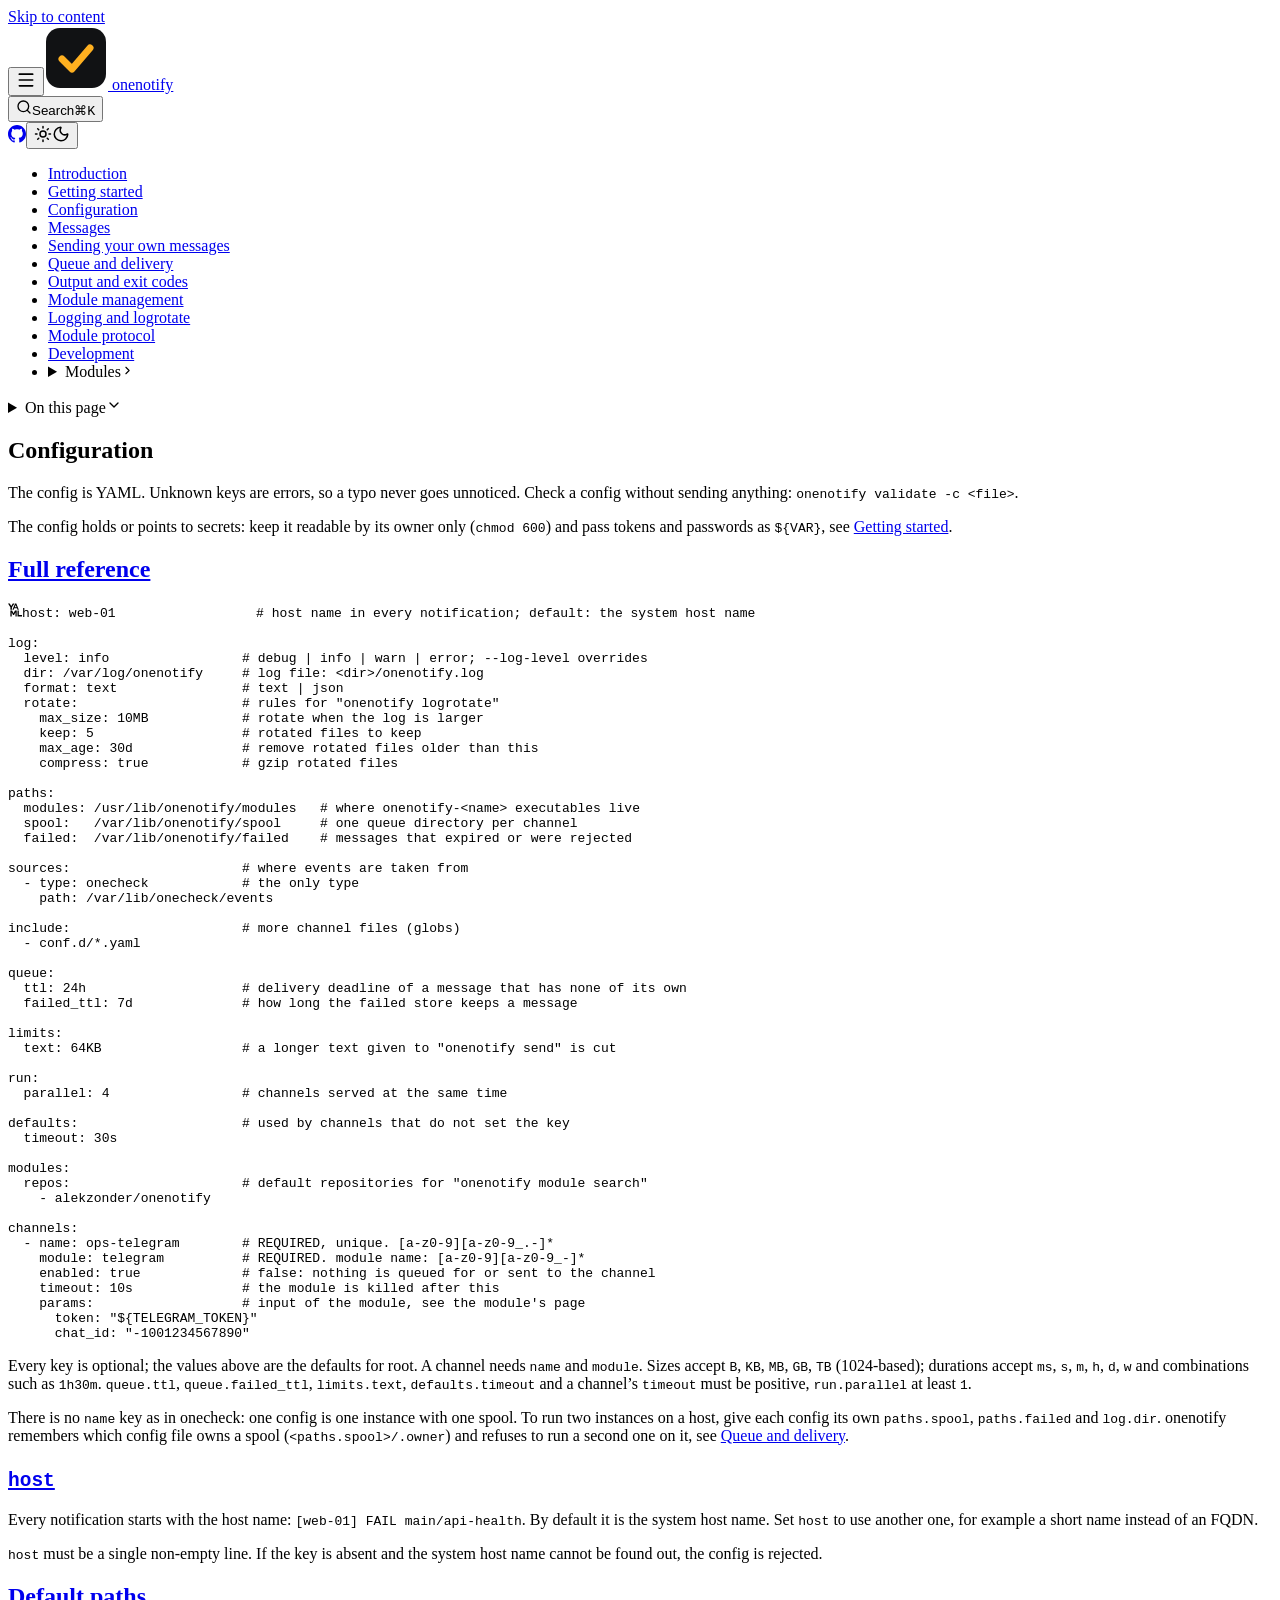
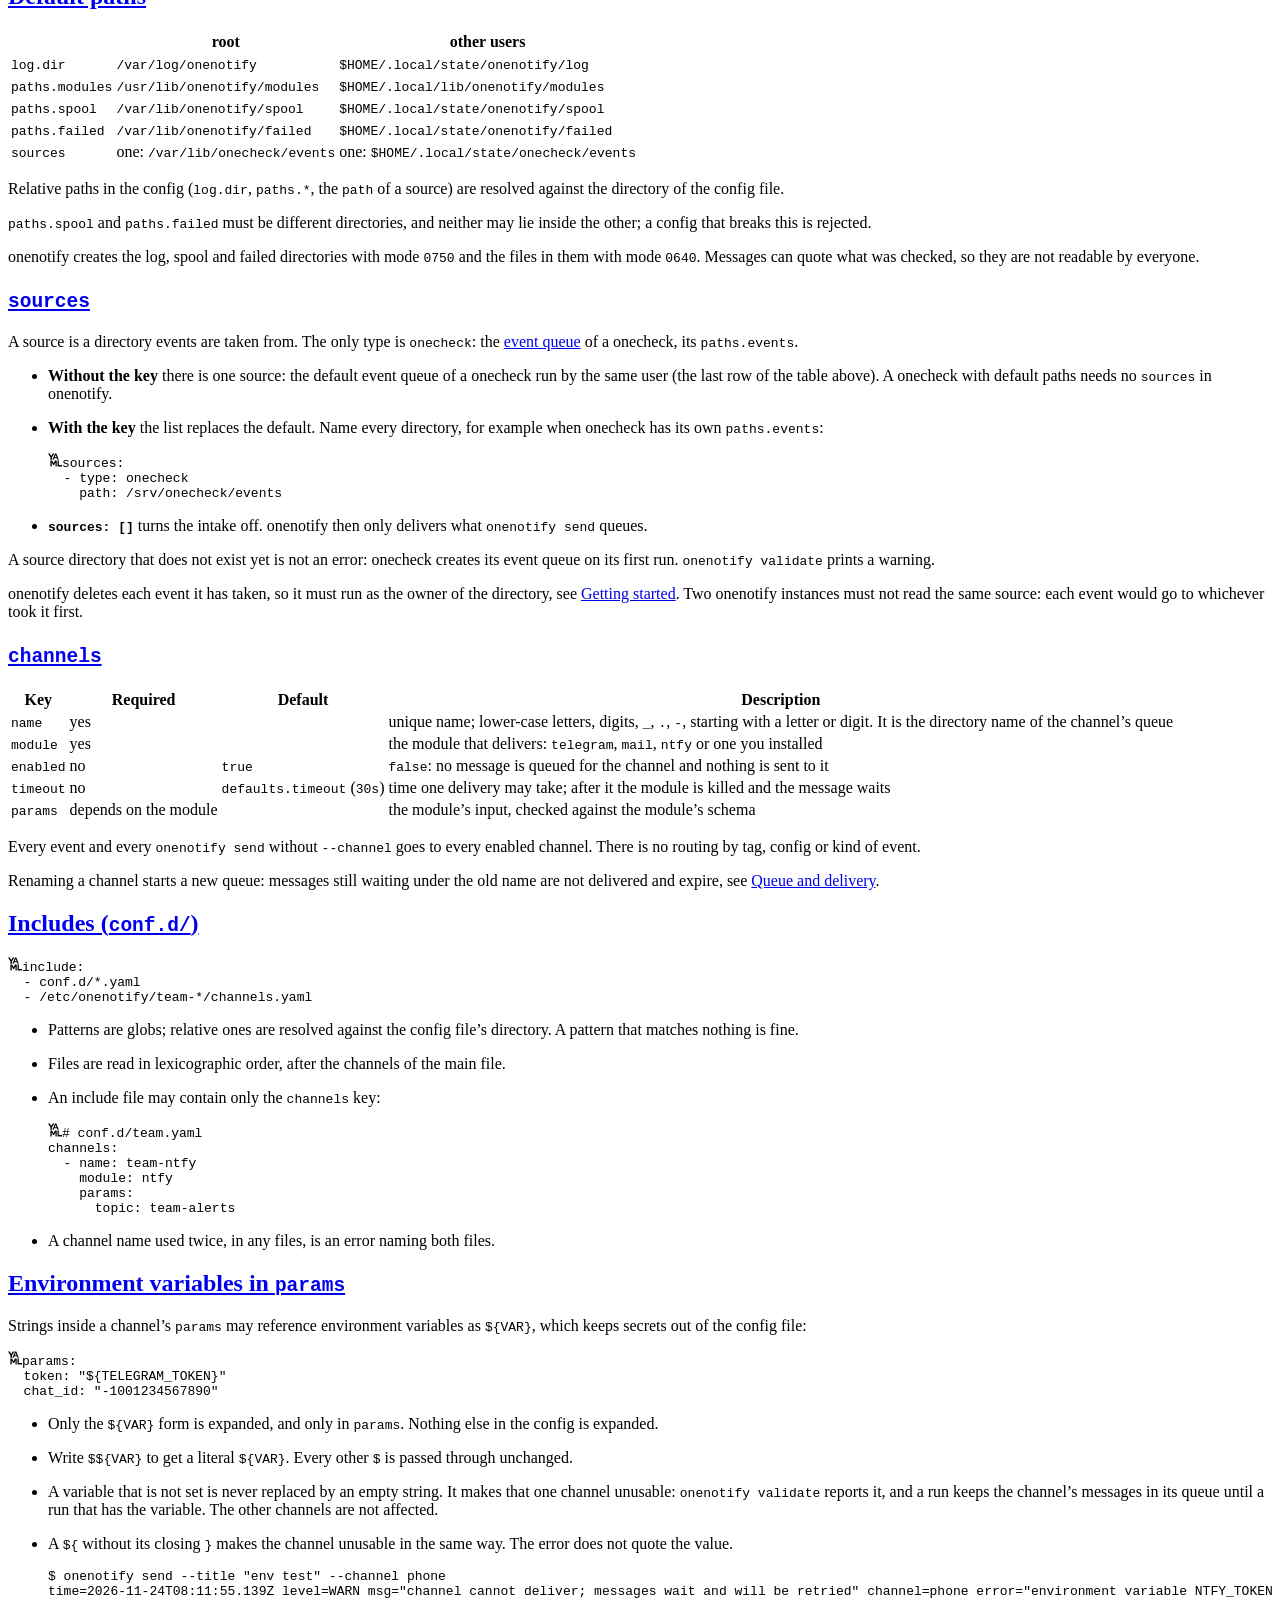
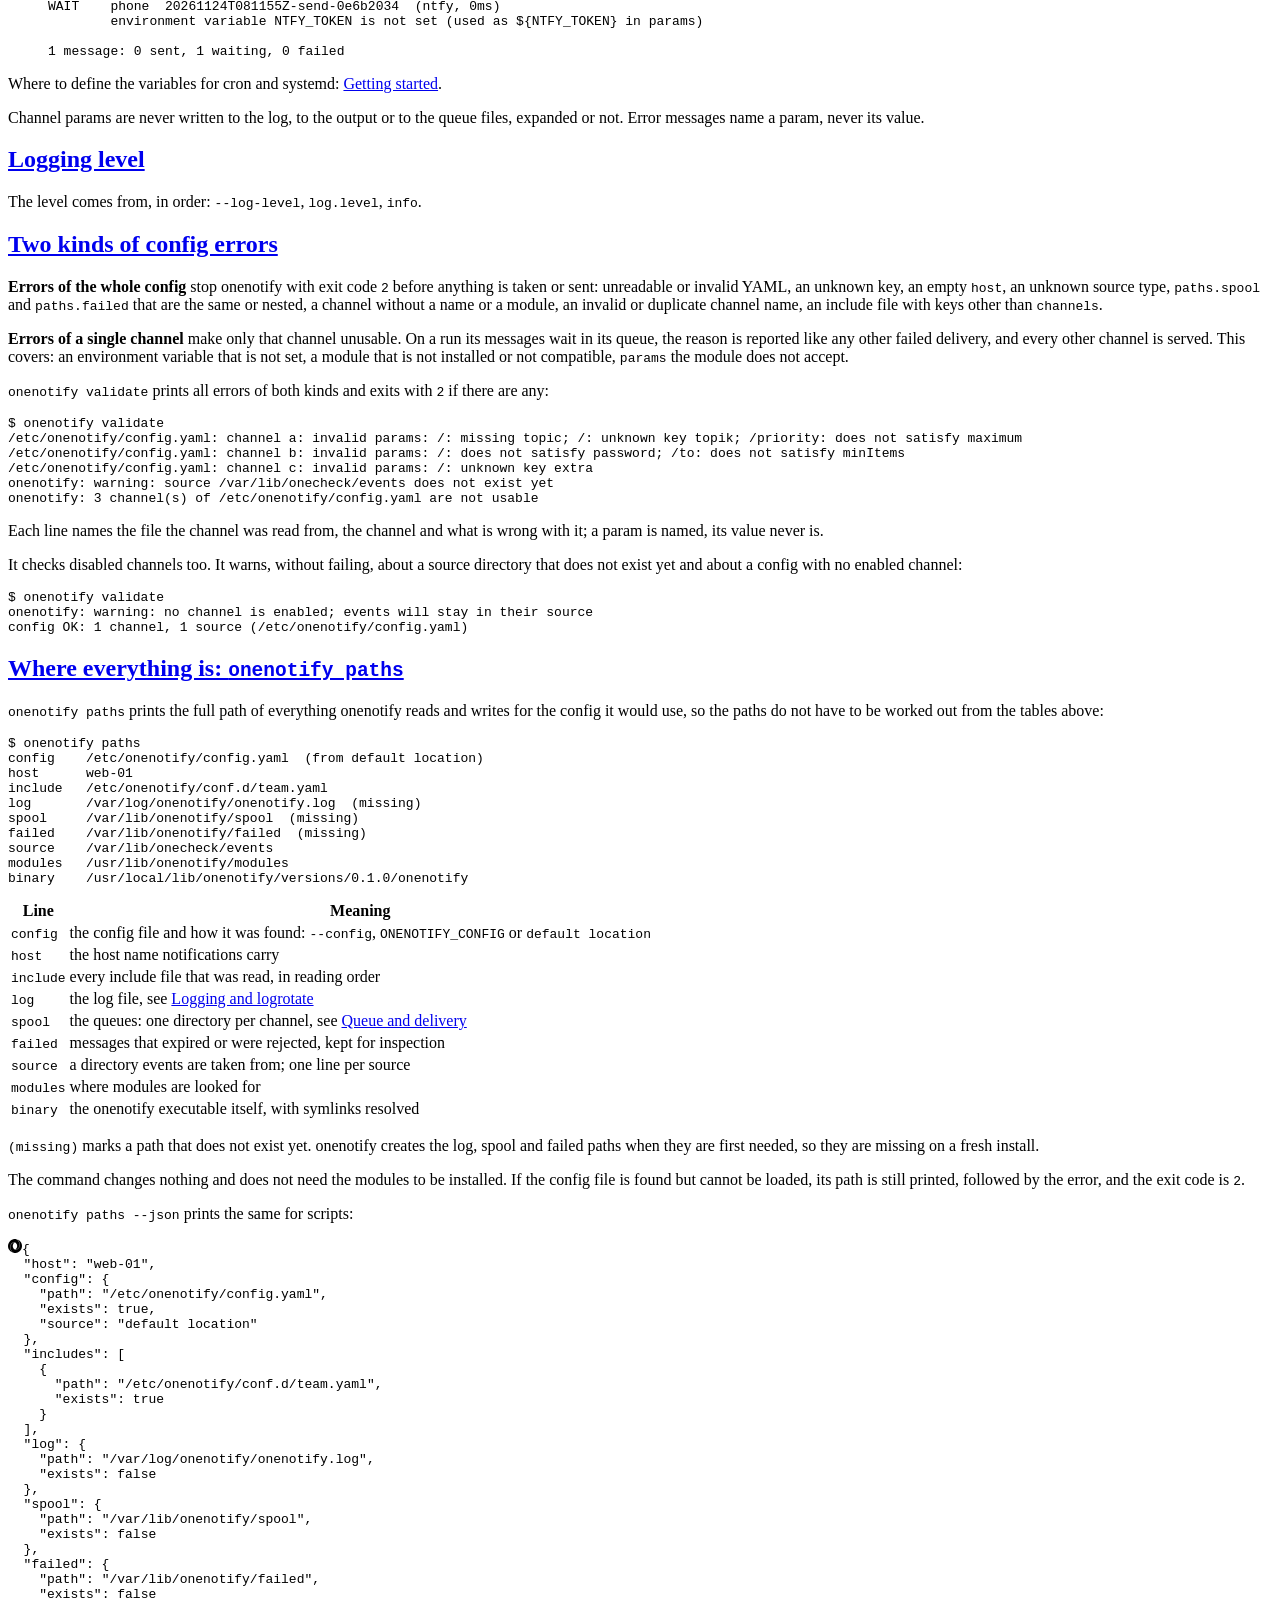
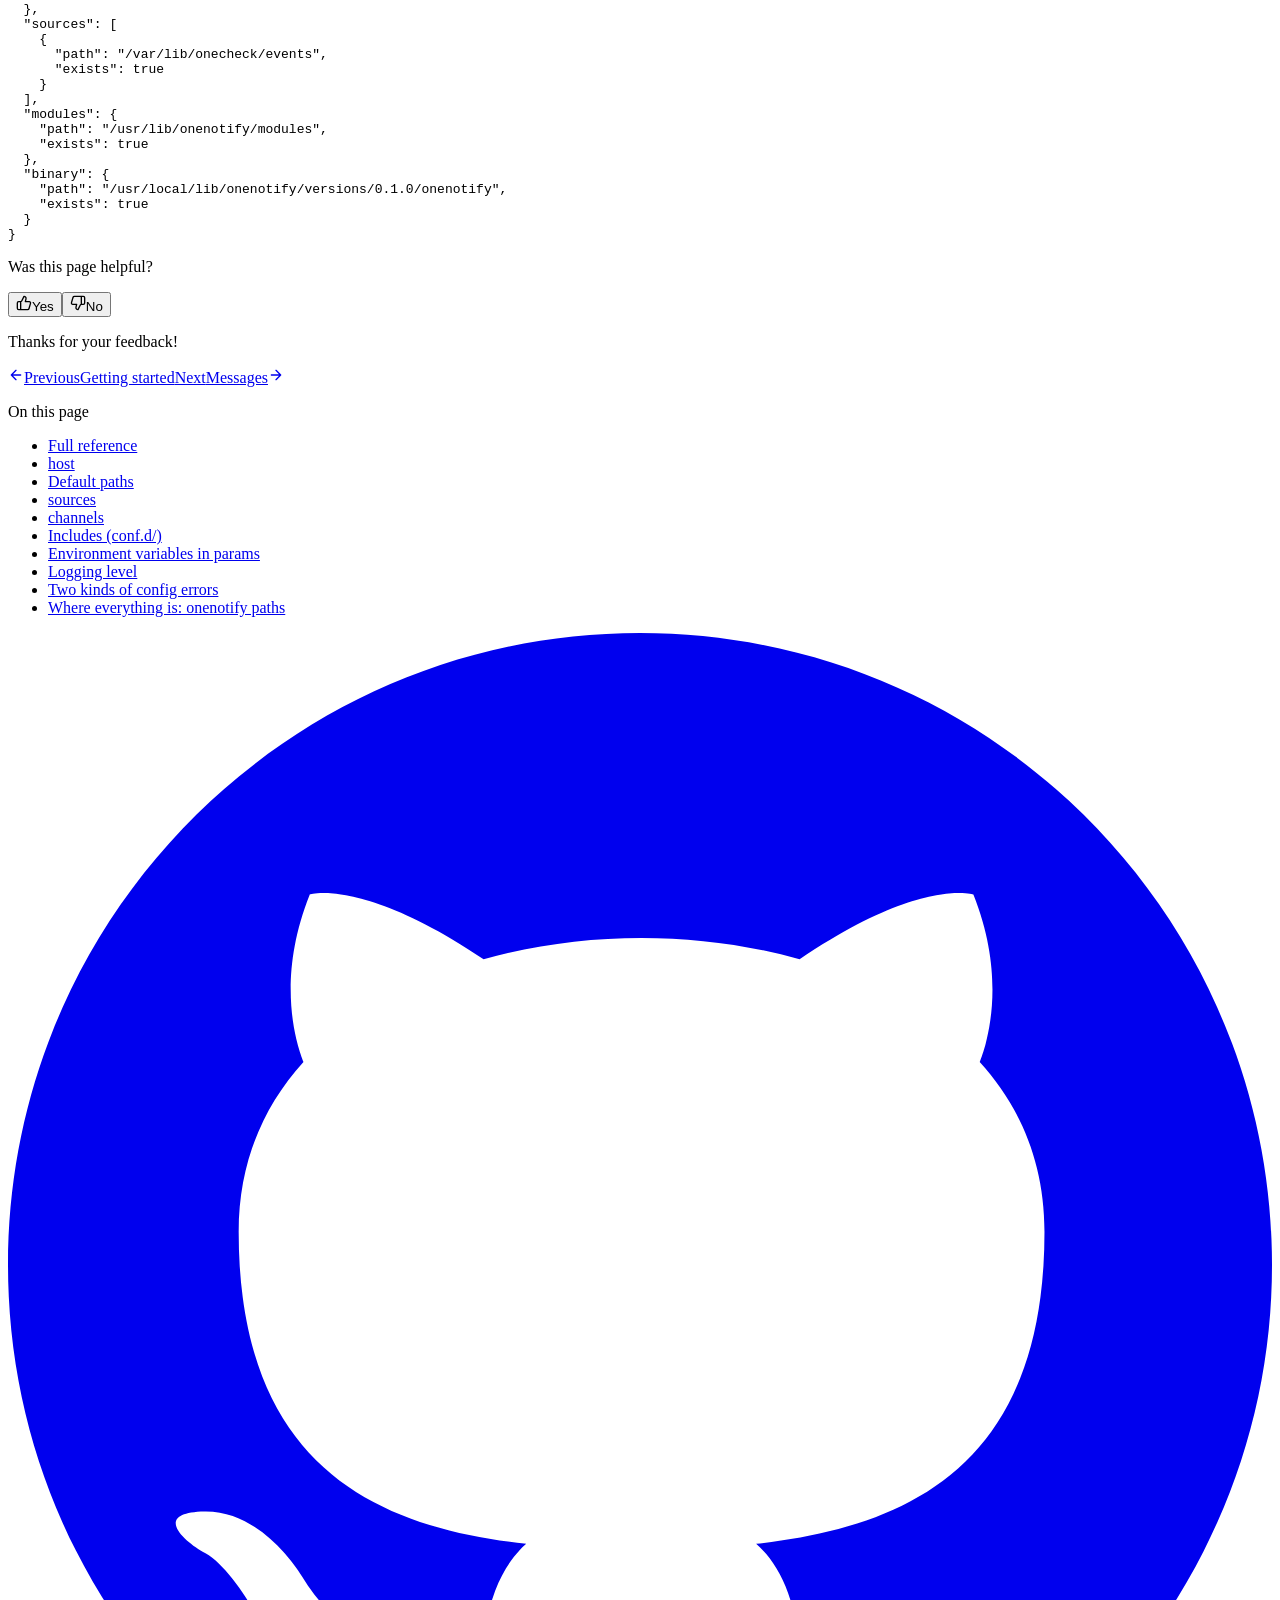
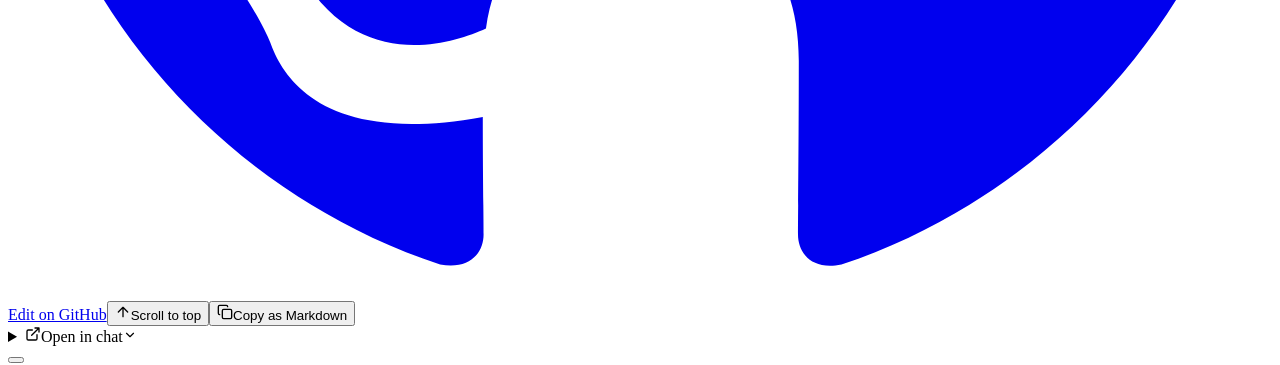
==== commit eb09570d: "docs: publish 51109c3" ====
--- a/configuration/index.html
+++ b/configuration/index.html
@@ -2,8 +2,7 @@
   <rect x="2" y="2" width="60" height="60" rx="14" fill="#111214"/>
   <path d="M18 33 L28 43 L46 22" fill="none" stroke="#ffb020" stroke-width="7" stroke-linecap="round" stroke-linejoin="round"/>
 </svg>
-</span><span>onenotify</span></a><div class="flex-1"></div><script type="module" src="/onenotify/_astro/Search.astro_astro_type_script_index_0_lang.CMURajBg.js"></script><blume-search class="contents" data-i18n-all="All" data-i18n-ask="Ask AI" data-i18n-ask-hint="Get an instant answer from AI" data-i18n-dev="Search is available in the production build." data-i18n-empty="No results found." data-i18n-error="Something went wrong. Please try again." data-i18n-popular="Popular" data-i18n-results="Results"><button aria-label="Search" class="inline-flex h-9 cursor-pointer items-center gap-2 rounded-full border border-border bg-background px-3 text-muted-foreground text-sm transition-colors hover:border-foreground hover:text-foreground sm:min-w-48" data-blume-search-open type="button"><svg aria-hidden="true" height="16" viewBox="0 0 24 24" width="16" xmlns="http://www.w3.org/2000/svg"><g fill="none" stroke="currentColor" stroke-linecap="round" stroke-linejoin="round" stroke-width="2"><path d="m21 21l-4.34-4.34"/><circle cx="11" cy="11" r="8"/></g></svg><span class="flex-1 text-start max-sm:hidden">Search</span><kbd class="font-mono text-[0.7rem] max-sm:hidden" data-blume-search-kbd>⌘K</kbd></button><dialog aria-label="Search docs" class="mx-auto mt-[8vh] mb-auto h-[min(480px,90dvh)] w-[min(62.5rem,94vw)] flex-col overflow-hidden rounded-blume border border-border bg-background/80 p-0 text-foreground shadow-2xl outline-none backdrop-blur-xl backdrop:bg-black/30 open:flex sm:mt-auto" data-blume-search-dialog><div class="flex items-center gap-2.5 border-border border-b px-4 py-3 text-muted-foreground"><svg aria-hidden="true" height="18" viewBox="0 0 24 24" width="18" xmlns="http://www.w3.org/2000/svg"><g fill="none" stroke="currentColor" stroke-linecap="round" stroke-linejoin="round" stroke-width="2"><path d="m21 21l-4.34-4.34"/><circle cx="11" cy="11" r="8"/></g></svg><input aria-label="Search docs" autocomplete="off" class="flex-1 border-0 bg-transparent text-foreground text-sm pointer-coarse:text-base focus:outline-none [&amp;::-webkit-search-cancel-button]:appearance-none" data-blume-search-input placeholder="Search documentation…" type="search"><kbd class="rounded border border-border bg-muted px-1 py-0.5 font-mono text-[0.7rem]">Esc</kbd></div><div class="grid min-h-0 flex-1 md:grid-cols-[22rem_minmax(0,1fr)]" data-blume-search-grid><div class="flex min-h-0 flex-col md:border-border md:border-e"><div class="flex flex-wrap gap-1.5 border-border border-b px-3 py-2" data-blume-search-filters hidden></div><div class="min-h-0 flex-1 overflow-y-auto p-2" data-blume-search-results></div><p class="m-0 px-4 py-6 text-center text-muted-foreground text-sm" data-blume-search-message hidden></p></div><div class="hidden min-h-0 overflow-y-auto p-5 md:block" data-blume-search-preview></div></div><div class="flex items-center justify-between gap-3 border-border border-t px-3 py-2 text-muted-foreground text-xs"><span></span><div class="flex items-center gap-3"><span class="flex items-center gap-1"><kbd class="rounded border border-border bg-muted px-1 py-0.5 font-mono text-[0.65rem]">↑</kbd><kbd class="rounded border border-border bg-muted px-1 py-0.5 font-mono text-[0.65rem]">↓</kbd>navigate</span><span class="flex items-center gap-1"><kbd class="rounded border border-border bg-muted px-1 py-0.5 font-mono text-[0.65rem]">↵</kbd>open</span><span class="flex items-center gap-1 max-md:hidden"><kbd class="rounded border border-border bg-muted px-1 py-0.5 font-mono text-[0.65rem]" data-blume-search-preview-kbd>⌘J</kbd>preview</span></div></div></dialog><script data-blume-search-popular type="application/json">[{"label":"Introduction","route":"/"},{"label":"Getting started","route":"/getting-started"},{"label":"Configuration","route":"/configuration"},{"label":"Messages","route":"/messages"},{"label":"Sending your own messages","route":"/sending"},{"label":"Queue and delivery","route":"/queue-and-delivery"}]</script></blume-search><div class="flex items-center gap-2"><a aria-label="GitHub repository" class="inline-flex size-9 cursor-pointer items-center justify-center rounded-full text-muted-foreground transition-colors hover:bg-muted hover:text-foreground" href="https://github.com/alekzonder/onenotify" rel="noreferrer" target="_blank"><svg aria-hidden="true" fill="currentColor" height="18" viewBox="0 0 16 16" width="18" xmlns="http://www.w3.org/2000/svg"><path fill-rule="evenodd" clip-rule="evenodd" d="M8 0C3.58 0 0 3.58 0 8C0 11.54 2.29 14.53 5.47 15.59C5.87 15.66 6.02 15.42 6.02 15.21C6.02 15.02 6.01 14.39 6.01 13.72C4 14.09 3.48 13.23 3.32 12.78C3.23 12.55 2.84 11.84 2.5 11.65C2.22 11.5 1.82 11.13 2.49 11.12C3.12 11.11 3.57 11.7 3.72 11.94C4.44 13.15 5.59 12.81 6.05 12.6C6.12 12.08 6.33 11.73 6.56 11.53C4.78 11.33 2.92 10.64 2.92 7.58C2.92 6.71 3.23 5.99 3.74 5.43C3.66 5.23 3.38 4.41 3.82 3.31C3.82 3.31 4.49 3.1 6.02 4.13C6.66 3.95 7.34 3.86 8.02 3.86C8.7 3.86 9.38 3.95 10.02 4.13C11.55 3.09 12.22 3.31 12.22 3.31C12.66 4.41 12.38 5.23 12.3 5.43C12.81 5.99 13.12 6.7 13.12 7.58C13.12 10.65 11.25 11.33 9.47 11.53C9.76 11.78 10.01 12.26 10.01 13.01C10.01 14.08 10 14.94 10 15.21C10 15.42 10.15 15.67 10.55 15.59C13.71 14.53 16 11.53 16 8C16 3.58 12.42 0 8 0Z"/></svg></a><button aria-label="Toggle color theme" class="inline-flex size-9 cursor-pointer items-center justify-center rounded-full text-muted-foreground transition-colors hover:bg-muted hover:text-foreground" data-blume-theme-toggle type="button"><span class="inline-flex dark:hidden"><svg aria-hidden="true" height="18" viewBox="0 0 24 24" width="18" xmlns="http://www.w3.org/2000/svg"><g fill="none" stroke="currentColor" stroke-linecap="round" stroke-linejoin="round" stroke-width="2"><circle cx="12" cy="12" r="4"/><path d="M12 2v2m0 16v2M4.93 4.93l1.41 1.41m11.32 11.32l1.41 1.41M2 12h2m16 0h2M6.34 17.66l-1.41 1.41M19.07 4.93l-1.41 1.41"/></g></svg></span><span class="hidden dark:inline-flex"><svg aria-hidden="true" height="18" viewBox="0 0 24 24" width="18" xmlns="http://www.w3.org/2000/svg"><path fill="none" stroke="currentColor" stroke-linecap="round" stroke-linejoin="round" stroke-width="2" d="M20.985 12.486a9 9 0 1 1-9.473-9.472c.405-.022.617.46.402.803a6 6 0 0 0 8.268 8.268c.344-.215.825-.004.803.401"/></svg></span></button></div></header><script>(()=>{const dr=()=>{const h=document.querySelector("[data-blume-header]");if(h){document.documentElement.style.setProperty("--blume-drawer-top",h.getBoundingClientRect().bottom+"px");}};document.addEventListener("click",(e)=>{const t=e.target.closest("[data-blume-theme-toggle]");if(t){const d=document.documentElement;const next=d.dataset.theme==="dark"?"light":"dark";const s=document.createElement("style");s.appendChild(document.createTextNode("*,*::before,*::after{transition:none!important}"));document.head.appendChild(s);d.dataset.theme=next;localStorage.setItem("blume-theme",next);window.getComputedStyle(d).opacity;setTimeout(()=>document.head.removeChild(s),1);}const n=e.target.closest("[data-blume-nav-toggle]");if(n){const d=document.documentElement;const open=d.toggleAttribute("data-blume-nav-open");if(open){dr();}d.style.overflow=open?"hidden":"";}const b=e.target.closest("[data-blume-banner-dismiss]");if(b){const bar=b.closest("[data-blume-banner]");const k=bar&&bar.getAttribute("data-banner-key");if(k){localStorage.setItem("blume-banner:"+k,"1");}document.documentElement.setAttribute("data-blume-banner-hidden","");requestAnimationFrame(dr);}});addEventListener("resize",()=>{const d=document.documentElement;if(!d.hasAttribute("data-blume-nav-open")){return;}if(matchMedia("(min-width:64rem)").matches){d.removeAttribute("data-blume-nav-open");d.style.overflow="";}else{dr();}});})();</script><div class="mx-auto grid grid-cols-1 items-start lg:grid-cols-[17.5rem_minmax(0,1fr)] xl:grid-cols-[17.5rem_minmax(0,1fr)_17.5rem]" data-blume-doc-grid><aside aria-label="Primary" data-blume-nav-drawer class="fixed top-[var(--blume-drawer-top,4rem)] start-0 z-[35] h-[calc(100dvh-var(--blume-drawer-top,4rem))] w-64 max-w-[80vw] -translate-x-[105%] overflow-y-auto border-border border-e bg-background px-5 pt-4 pb-6 transition-transform rtl:translate-x-[105%] [:where([data-blume-nav-open])_&amp;]:translate-x-0! lg:sticky lg:top-16 lg:z-auto lg:h-[calc(100dvh-4rem)] lg:w-auto lg:max-w-none lg:translate-x-0! lg:border-e-0 lg:bg-transparent lg:px-4"><nav><ul class="m-0 list-none space-y-px p-0"><li><a class="block rounded-[0.65rem] px-2.5 py-1.5 text-muted-foreground text-sm transition-colors hover:bg-muted hover:text-foreground aria-[current=page]:bg-muted aria-[current=page]:font-medium aria-[current=page]:text-foreground" href="/onenotify"><span class="flex items-center gap-2"><span class="flex-1 truncate">Introduction</span></span></a></li><li><a class="block rounded-[0.65rem] px-2.5 py-1.5 text-muted-foreground text-sm transition-colors hover:bg-muted hover:text-foreground aria-[current=page]:bg-muted aria-[current=page]:font-medium aria-[current=page]:text-foreground" href="/onenotify/getting-started"><span class="flex items-center gap-2"><span class="flex-1 truncate">Getting started</span></span></a></li><li><a aria-current="page" class="block rounded-[0.65rem] px-2.5 py-1.5 text-muted-foreground text-sm transition-colors hover:bg-muted hover:text-foreground aria-[current=page]:bg-muted aria-[current=page]:font-medium aria-[current=page]:text-foreground" href="/onenotify/configuration"><span class="flex items-center gap-2"><span class="flex-1 truncate">Configuration</span></span></a></li><li><a class="block rounded-[0.65rem] px-2.5 py-1.5 text-muted-foreground text-sm transition-colors hover:bg-muted hover:text-foreground aria-[current=page]:bg-muted aria-[current=page]:font-medium aria-[current=page]:text-foreground" href="/onenotify/messages"><span class="flex items-center gap-2"><span class="flex-1 truncate">Messages</span></span></a></li><li><a class="block rounded-[0.65rem] px-2.5 py-1.5 text-muted-foreground text-sm transition-colors hover:bg-muted hover:text-foreground aria-[current=page]:bg-muted aria-[current=page]:font-medium aria-[current=page]:text-foreground" href="/onenotify/sending"><span class="flex items-center gap-2"><span class="flex-1 truncate">Sending your own messages</span></span></a></li><li><a class="block rounded-[0.65rem] px-2.5 py-1.5 text-muted-foreground text-sm transition-colors hover:bg-muted hover:text-foreground aria-[current=page]:bg-muted aria-[current=page]:font-medium aria-[current=page]:text-foreground" href="/onenotify/queue-and-delivery"><span class="flex items-center gap-2"><span class="flex-1 truncate">Queue and delivery</span></span></a></li><li><a class="block rounded-[0.65rem] px-2.5 py-1.5 text-muted-foreground text-sm transition-colors hover:bg-muted hover:text-foreground aria-[current=page]:bg-muted aria-[current=page]:font-medium aria-[current=page]:text-foreground" href="/onenotify/output-and-exit-codes"><span class="flex items-center gap-2"><span class="flex-1 truncate">Output and exit codes</span></span></a></li><li><a class="block rounded-[0.65rem] px-2.5 py-1.5 text-muted-foreground text-sm transition-colors hover:bg-muted hover:text-foreground aria-[current=page]:bg-muted aria-[current=page]:font-medium aria-[current=page]:text-foreground" href="/onenotify/module-management"><span class="flex items-center gap-2"><span class="flex-1 truncate">Module management</span></span></a></li><li><a class="block rounded-[0.65rem] px-2.5 py-1.5 text-muted-foreground text-sm transition-colors hover:bg-muted hover:text-foreground aria-[current=page]:bg-muted aria-[current=page]:font-medium aria-[current=page]:text-foreground" href="/onenotify/logging-and-logrotate"><span class="flex items-center gap-2"><span class="flex-1 truncate">Logging and logrotate</span></span></a></li><li><a class="block rounded-[0.65rem] px-2.5 py-1.5 text-muted-foreground text-sm transition-colors hover:bg-muted hover:text-foreground aria-[current=page]:bg-muted aria-[current=page]:font-medium aria-[current=page]:text-foreground" href="/onenotify/module-protocol"><span class="flex items-center gap-2"><span class="flex-1 truncate">Module protocol</span></span></a></li><li><a class="block rounded-[0.65rem] px-2.5 py-1.5 text-muted-foreground text-sm transition-colors hover:bg-muted hover:text-foreground aria-[current=page]:bg-muted aria-[current=page]:font-medium aria-[current=page]:text-foreground" href="/onenotify/development"><span class="flex items-center gap-2"><span class="flex-1 truncate">Development</span></span></a></li><li class="mt-0.5"><details class="group"><summary class="flex cursor-pointer list-none items-center gap-1.5 rounded-[0.65rem] px-2.5 py-1.5 text-muted-foreground text-sm transition-colors hover:bg-muted hover:text-foreground [&amp;::-webkit-details-marker]:hidden"><span class="flex-1 truncate">Modules</span><span class="shrink-0 text-muted-foreground transition-transform group-open:rotate-90"><svg aria-hidden="true" height="13" viewBox="0 0 24 24" width="13" xmlns="http://www.w3.org/2000/svg"><path fill="none" stroke="currentColor" stroke-linecap="round" stroke-linejoin="round" stroke-width="2" d="m9 18l6-6l-6-6"/></svg></span></summary><div class="space-y-0.5 border-border border-l pl-3"><ul class="m-0 list-none space-y-px p-0"><li><a class="block rounded-[0.65rem] px-2.5 py-1.5 text-muted-foreground text-sm transition-colors hover:bg-muted hover:text-foreground aria-[current=page]:bg-muted aria-[current=page]:font-medium aria-[current=page]:text-foreground" href="/onenotify/modules/telegram"><span class="flex items-center gap-2"><span class="flex-1 truncate">telegram</span></span></a></li><li><a class="block rounded-[0.65rem] px-2.5 py-1.5 text-muted-foreground text-sm transition-colors hover:bg-muted hover:text-foreground aria-[current=page]:bg-muted aria-[current=page]:font-medium aria-[current=page]:text-foreground" href="/onenotify/modules/mail"><span class="flex items-center gap-2"><span class="flex-1 truncate">mail</span></span></a></li><li><a class="block rounded-[0.65rem] px-2.5 py-1.5 text-muted-foreground text-sm transition-colors hover:bg-muted hover:text-foreground aria-[current=page]:bg-muted aria-[current=page]:font-medium aria-[current=page]:text-foreground" href="/onenotify/modules/ntfy"><span class="flex items-center gap-2"><span class="flex-1 truncate">ntfy</span></span></a></li></ul><script type="module">var e=class extends HTMLElement{connectedCallback(){this.dataset.ready||(this.dataset.ready=`1`,this.addEventListener(`click`,e=>{let t=e.target;if(!(t instanceof Element))return;let n=t.closest(`[data-nav-to]`);if(n&&this.contains(n)){let t=n.getAttribute(`data-nav-to`);t&&this.panel(t)&&(e.preventDefault(),this.show(t,!0));return}let r=t.closest(`[data-nav-back]`);r&&this.contains(r)&&(e.preventDefault(),this.show(r.getAttribute(`data-nav-back`)||`root`,!0))}),this.show(this.dataset.initial||`root`,!1))}panel(e){return this.querySelector(`[data-nav-panel="${e}"]`)}depth(e){return e===`root`?0:e.split(`.`).length}reduced(){return window.matchMedia(`(prefers-reduced-motion: reduce)`).matches}show(e,t){let n=this.panel(e)||this.panel(`root`);if(!n)return;let r=n.getAttribute(`data-nav-panel`),i=this.active;if(i===n)return;if(this.finishSlide&&this.finishSlide(),this.active=n,this.dataset.active=r,!(t&&i)||this.reduced()){for(let e of this.querySelectorAll(`[data-nav-panel]`))e.hidden=e!==n;return}let a=this.depth(r)>this.depth(i.getAttribute(`data-nav-panel`));this.slide(i,n,a)}slide(e,t,n){let r=getComputedStyle(this).direction===`rtl`?-1:1,i=(n?-1:1)*r,a=e.offsetHeight;this.style.position=`relative`,this.style.overflow=`hidden`,this.style.height=`${a}px`,t.hidden=!1;for(let n of[e,t])n.style.position=`absolute`,n.style.top=`0`,n.style.insetInlineStart=`0`,n.style.width=`100%`;let o=t.offsetHeight;this.style.height=`${o}px`;let s={duration:260,easing:`cubic-bezier(0.33, 1, 0.68, 1)`},c=[e.animate([{transform:`translateX(0)`},{transform:`translateX(${i*100}%)`}],s),t.animate([{transform:`translateX(${-i*100}%)`},{transform:`translateX(0)`}],s),this.animate([{height:`${a}px`},{height:`${o}px`}],s)],l=!1,u=()=>{if(!l){l=!0;for(let e of c)e.cancel();e.hidden=!0;for(let n of[e,t])n.style.position=``,n.style.top=``,n.style.insetInlineStart=``,n.style.width=``,n.style.transform=``;this.style.position=``,this.style.overflow=``,this.style.height=``,this.finishSlide=null}};this.finishSlide=u,c[0].finished.then(u,u)}};customElements.get(`blume-nav`)||customElements.define(`blume-nav`,e);</script></div></details></li></ul></nav></aside><main class="px-6 pt-6 pb-10 lg:px-8 xl:px-10" id="blume-content"><details class="group mx-auto mb-6 max-w-[42rem] rounded-blume border border-border xl:hidden"><summary class="flex cursor-pointer list-none items-center justify-between gap-2 px-4 py-3 font-medium text-foreground text-sm [&amp;::-webkit-details-marker]:hidden"><span>On this page</span><svg aria-hidden="true" class="text-muted-foreground transition-transform group-open:rotate-180" height="16" viewBox="0 0 24 24" width="16" xmlns="http://www.w3.org/2000/svg"><path fill="none" stroke="currentColor" stroke-linecap="round" stroke-linejoin="round" stroke-width="2" d="m6 9l6 6l6-6"/></svg></summary><blume-toc class="block"><ul class="m-0 list-none border-border border-t p-2"><li style="padding-inline-start:0rem"><a class="block rounded-md px-2 py-1.5 text-muted-foreground text-sm transition-colors hover:text-foreground aria-[current=location]:font-medium aria-[current=location]:text-foreground" href="#full-reference">Full reference</a></li><li style="padding-inline-start:0rem"><a class="block rounded-md px-2 py-1.5 text-muted-foreground text-sm transition-colors hover:text-foreground aria-[current=location]:font-medium aria-[current=location]:text-foreground" href="#host">host</a></li><li style="padding-inline-start:0rem"><a class="block rounded-md px-2 py-1.5 text-muted-foreground text-sm transition-colors hover:text-foreground aria-[current=location]:font-medium aria-[current=location]:text-foreground" href="#default-paths">Default paths</a></li><li style="padding-inline-start:0rem"><a class="block rounded-md px-2 py-1.5 text-muted-foreground text-sm transition-colors hover:text-foreground aria-[current=location]:font-medium aria-[current=location]:text-foreground" href="#sources">sources</a></li><li style="padding-inline-start:0rem"><a class="block rounded-md px-2 py-1.5 text-muted-foreground text-sm transition-colors hover:text-foreground aria-[current=location]:font-medium aria-[current=location]:text-foreground" href="#channels">channels</a></li><li style="padding-inline-start:0rem"><a class="block rounded-md px-2 py-1.5 text-muted-foreground text-sm transition-colors hover:text-foreground aria-[current=location]:font-medium aria-[current=location]:text-foreground" href="#includes-confd">Includes (conf.d/)</a></li><li style="padding-inline-start:0rem"><a class="block rounded-md px-2 py-1.5 text-muted-foreground text-sm transition-colors hover:text-foreground aria-[current=location]:font-medium aria-[current=location]:text-foreground" href="#environment-variables-in-params">Environment variables in params</a></li><li style="padding-inline-start:0rem"><a class="block rounded-md px-2 py-1.5 text-muted-foreground text-sm transition-colors hover:text-foreground aria-[current=location]:font-medium aria-[current=location]:text-foreground" href="#logging-level">Logging level</a></li><li style="padding-inline-start:0rem"><a class="block rounded-md px-2 py-1.5 text-muted-foreground text-sm transition-colors hover:text-foreground aria-[current=location]:font-medium aria-[current=location]:text-foreground" href="#two-kinds-of-config-errors">Two kinds of config errors</a></li><li style="padding-inline-start:0rem"><a class="block rounded-md px-2 py-1.5 text-muted-foreground text-sm transition-colors hover:text-foreground aria-[current=location]:font-medium aria-[current=location]:text-foreground" href="#where-everything-is-onenotify-paths">Where everything is: onenotify paths</a></li></ul></blume-toc></details><article class="prose mx-auto max-w-[42rem]" dir="ltr"><h1>Configuration</h1><h1 id="configuration">Configuration</h1>
-<p>The config is YAML. Unknown keys are errors, so a typo never goes unnoticed.
+</span><span>onenotify</span></a><div class="flex-1"></div><script type="module" src="/onenotify/_astro/Search.astro_astro_type_script_index_0_lang.CMURajBg.js"></script><blume-search class="contents" data-i18n-all="All" data-i18n-ask="Ask AI" data-i18n-ask-hint="Get an instant answer from AI" data-i18n-dev="Search is available in the production build." data-i18n-empty="No results found." data-i18n-error="Something went wrong. Please try again." data-i18n-popular="Popular" data-i18n-results="Results"><button aria-label="Search" class="inline-flex h-9 cursor-pointer items-center gap-2 rounded-full border border-border bg-background px-3 text-muted-foreground text-sm transition-colors hover:border-foreground hover:text-foreground sm:min-w-48" data-blume-search-open type="button"><svg aria-hidden="true" height="16" viewBox="0 0 24 24" width="16" xmlns="http://www.w3.org/2000/svg"><g fill="none" stroke="currentColor" stroke-linecap="round" stroke-linejoin="round" stroke-width="2"><path d="m21 21l-4.34-4.34"/><circle cx="11" cy="11" r="8"/></g></svg><span class="flex-1 text-start max-sm:hidden">Search</span><kbd class="font-mono text-[0.7rem] max-sm:hidden" data-blume-search-kbd>⌘K</kbd></button><dialog aria-label="Search docs" class="mx-auto mt-[8vh] mb-auto h-[min(480px,90dvh)] w-[min(62.5rem,94vw)] flex-col overflow-hidden rounded-blume border border-border bg-background/80 p-0 text-foreground shadow-2xl outline-none backdrop-blur-xl backdrop:bg-black/30 open:flex sm:mt-auto" data-blume-search-dialog><div class="flex items-center gap-2.5 border-border border-b px-4 py-3 text-muted-foreground"><svg aria-hidden="true" height="18" viewBox="0 0 24 24" width="18" xmlns="http://www.w3.org/2000/svg"><g fill="none" stroke="currentColor" stroke-linecap="round" stroke-linejoin="round" stroke-width="2"><path d="m21 21l-4.34-4.34"/><circle cx="11" cy="11" r="8"/></g></svg><input aria-label="Search docs" autocomplete="off" class="flex-1 border-0 bg-transparent text-foreground text-sm pointer-coarse:text-base focus:outline-none [&amp;::-webkit-search-cancel-button]:appearance-none" data-blume-search-input placeholder="Search documentation…" type="search"><kbd class="rounded border border-border bg-muted px-1 py-0.5 font-mono text-[0.7rem]">Esc</kbd></div><div class="grid min-h-0 flex-1 md:grid-cols-[22rem_minmax(0,1fr)]" data-blume-search-grid><div class="flex min-h-0 flex-col md:border-border md:border-e"><div class="flex flex-wrap gap-1.5 border-border border-b px-3 py-2" data-blume-search-filters hidden></div><div class="min-h-0 flex-1 overflow-y-auto p-2" data-blume-search-results></div><p class="m-0 px-4 py-6 text-center text-muted-foreground text-sm" data-blume-search-message hidden></p></div><div class="hidden min-h-0 overflow-y-auto p-5 md:block" data-blume-search-preview></div></div><div class="flex items-center justify-between gap-3 border-border border-t px-3 py-2 text-muted-foreground text-xs"><span></span><div class="flex items-center gap-3"><span class="flex items-center gap-1"><kbd class="rounded border border-border bg-muted px-1 py-0.5 font-mono text-[0.65rem]">↑</kbd><kbd class="rounded border border-border bg-muted px-1 py-0.5 font-mono text-[0.65rem]">↓</kbd>navigate</span><span class="flex items-center gap-1"><kbd class="rounded border border-border bg-muted px-1 py-0.5 font-mono text-[0.65rem]">↵</kbd>open</span><span class="flex items-center gap-1 max-md:hidden"><kbd class="rounded border border-border bg-muted px-1 py-0.5 font-mono text-[0.65rem]" data-blume-search-preview-kbd>⌘J</kbd>preview</span></div></div></dialog><script data-blume-search-popular type="application/json">[{"label":"Introduction","route":"/"},{"label":"Getting started","route":"/getting-started"},{"label":"Configuration","route":"/configuration"},{"label":"Messages","route":"/messages"},{"label":"Sending your own messages","route":"/sending"},{"label":"Queue and delivery","route":"/queue-and-delivery"}]</script></blume-search><div class="flex items-center gap-2"><a aria-label="GitHub repository" class="inline-flex size-9 cursor-pointer items-center justify-center rounded-full text-muted-foreground transition-colors hover:bg-muted hover:text-foreground" href="https://github.com/alekzonder/onenotify" rel="noreferrer" target="_blank"><svg aria-hidden="true" fill="currentColor" height="18" viewBox="0 0 16 16" width="18" xmlns="http://www.w3.org/2000/svg"><path fill-rule="evenodd" clip-rule="evenodd" d="M8 0C3.58 0 0 3.58 0 8C0 11.54 2.29 14.53 5.47 15.59C5.87 15.66 6.02 15.42 6.02 15.21C6.02 15.02 6.01 14.39 6.01 13.72C4 14.09 3.48 13.23 3.32 12.78C3.23 12.55 2.84 11.84 2.5 11.65C2.22 11.5 1.82 11.13 2.49 11.12C3.12 11.11 3.57 11.7 3.72 11.94C4.44 13.15 5.59 12.81 6.05 12.6C6.12 12.08 6.33 11.73 6.56 11.53C4.78 11.33 2.92 10.64 2.92 7.58C2.92 6.71 3.23 5.99 3.74 5.43C3.66 5.23 3.38 4.41 3.82 3.31C3.82 3.31 4.49 3.1 6.02 4.13C6.66 3.95 7.34 3.86 8.02 3.86C8.7 3.86 9.38 3.95 10.02 4.13C11.55 3.09 12.22 3.31 12.22 3.31C12.66 4.41 12.38 5.23 12.3 5.43C12.81 5.99 13.12 6.7 13.12 7.58C13.12 10.65 11.25 11.33 9.47 11.53C9.76 11.78 10.01 12.26 10.01 13.01C10.01 14.08 10 14.94 10 15.21C10 15.42 10.15 15.67 10.55 15.59C13.71 14.53 16 11.53 16 8C16 3.58 12.42 0 8 0Z"/></svg></a><button aria-label="Toggle color theme" class="inline-flex size-9 cursor-pointer items-center justify-center rounded-full text-muted-foreground transition-colors hover:bg-muted hover:text-foreground" data-blume-theme-toggle type="button"><span class="inline-flex dark:hidden"><svg aria-hidden="true" height="18" viewBox="0 0 24 24" width="18" xmlns="http://www.w3.org/2000/svg"><g fill="none" stroke="currentColor" stroke-linecap="round" stroke-linejoin="round" stroke-width="2"><circle cx="12" cy="12" r="4"/><path d="M12 2v2m0 16v2M4.93 4.93l1.41 1.41m11.32 11.32l1.41 1.41M2 12h2m16 0h2M6.34 17.66l-1.41 1.41M19.07 4.93l-1.41 1.41"/></g></svg></span><span class="hidden dark:inline-flex"><svg aria-hidden="true" height="18" viewBox="0 0 24 24" width="18" xmlns="http://www.w3.org/2000/svg"><path fill="none" stroke="currentColor" stroke-linecap="round" stroke-linejoin="round" stroke-width="2" d="M20.985 12.486a9 9 0 1 1-9.473-9.472c.405-.022.617.46.402.803a6 6 0 0 0 8.268 8.268c.344-.215.825-.004.803.401"/></svg></span></button></div></header><script>(()=>{const dr=()=>{const h=document.querySelector("[data-blume-header]");if(h){document.documentElement.style.setProperty("--blume-drawer-top",h.getBoundingClientRect().bottom+"px");}};document.addEventListener("click",(e)=>{const t=e.target.closest("[data-blume-theme-toggle]");if(t){const d=document.documentElement;const next=d.dataset.theme==="dark"?"light":"dark";const s=document.createElement("style");s.appendChild(document.createTextNode("*,*::before,*::after{transition:none!important}"));document.head.appendChild(s);d.dataset.theme=next;localStorage.setItem("blume-theme",next);window.getComputedStyle(d).opacity;setTimeout(()=>document.head.removeChild(s),1);}const n=e.target.closest("[data-blume-nav-toggle]");if(n){const d=document.documentElement;const open=d.toggleAttribute("data-blume-nav-open");if(open){dr();}d.style.overflow=open?"hidden":"";}const b=e.target.closest("[data-blume-banner-dismiss]");if(b){const bar=b.closest("[data-blume-banner]");const k=bar&&bar.getAttribute("data-banner-key");if(k){localStorage.setItem("blume-banner:"+k,"1");}document.documentElement.setAttribute("data-blume-banner-hidden","");requestAnimationFrame(dr);}});addEventListener("resize",()=>{const d=document.documentElement;if(!d.hasAttribute("data-blume-nav-open")){return;}if(matchMedia("(min-width:64rem)").matches){d.removeAttribute("data-blume-nav-open");d.style.overflow="";}else{dr();}});})();</script><div class="mx-auto grid grid-cols-1 items-start lg:grid-cols-[17.5rem_minmax(0,1fr)] xl:grid-cols-[17.5rem_minmax(0,1fr)_17.5rem]" data-blume-doc-grid><aside aria-label="Primary" data-blume-nav-drawer class="fixed top-[var(--blume-drawer-top,4rem)] start-0 z-[35] h-[calc(100dvh-var(--blume-drawer-top,4rem))] w-64 max-w-[80vw] -translate-x-[105%] overflow-y-auto border-border border-e bg-background px-5 pt-4 pb-6 transition-transform rtl:translate-x-[105%] [:where([data-blume-nav-open])_&amp;]:translate-x-0! lg:sticky lg:top-16 lg:z-auto lg:h-[calc(100dvh-4rem)] lg:w-auto lg:max-w-none lg:translate-x-0! lg:border-e-0 lg:bg-transparent lg:px-4"><nav><ul class="m-0 list-none space-y-px p-0"><li><a class="block rounded-[0.65rem] px-2.5 py-1.5 text-muted-foreground text-sm transition-colors hover:bg-muted hover:text-foreground aria-[current=page]:bg-muted aria-[current=page]:font-medium aria-[current=page]:text-foreground" href="/onenotify"><span class="flex items-center gap-2"><span class="flex-1 truncate">Introduction</span></span></a></li><li><a class="block rounded-[0.65rem] px-2.5 py-1.5 text-muted-foreground text-sm transition-colors hover:bg-muted hover:text-foreground aria-[current=page]:bg-muted aria-[current=page]:font-medium aria-[current=page]:text-foreground" href="/onenotify/getting-started"><span class="flex items-center gap-2"><span class="flex-1 truncate">Getting started</span></span></a></li><li><a aria-current="page" class="block rounded-[0.65rem] px-2.5 py-1.5 text-muted-foreground text-sm transition-colors hover:bg-muted hover:text-foreground aria-[current=page]:bg-muted aria-[current=page]:font-medium aria-[current=page]:text-foreground" href="/onenotify/configuration"><span class="flex items-center gap-2"><span class="flex-1 truncate">Configuration</span></span></a></li><li><a class="block rounded-[0.65rem] px-2.5 py-1.5 text-muted-foreground text-sm transition-colors hover:bg-muted hover:text-foreground aria-[current=page]:bg-muted aria-[current=page]:font-medium aria-[current=page]:text-foreground" href="/onenotify/messages"><span class="flex items-center gap-2"><span class="flex-1 truncate">Messages</span></span></a></li><li><a class="block rounded-[0.65rem] px-2.5 py-1.5 text-muted-foreground text-sm transition-colors hover:bg-muted hover:text-foreground aria-[current=page]:bg-muted aria-[current=page]:font-medium aria-[current=page]:text-foreground" href="/onenotify/sending"><span class="flex items-center gap-2"><span class="flex-1 truncate">Sending your own messages</span></span></a></li><li><a class="block rounded-[0.65rem] px-2.5 py-1.5 text-muted-foreground text-sm transition-colors hover:bg-muted hover:text-foreground aria-[current=page]:bg-muted aria-[current=page]:font-medium aria-[current=page]:text-foreground" href="/onenotify/queue-and-delivery"><span class="flex items-center gap-2"><span class="flex-1 truncate">Queue and delivery</span></span></a></li><li><a class="block rounded-[0.65rem] px-2.5 py-1.5 text-muted-foreground text-sm transition-colors hover:bg-muted hover:text-foreground aria-[current=page]:bg-muted aria-[current=page]:font-medium aria-[current=page]:text-foreground" href="/onenotify/output-and-exit-codes"><span class="flex items-center gap-2"><span class="flex-1 truncate">Output and exit codes</span></span></a></li><li><a class="block rounded-[0.65rem] px-2.5 py-1.5 text-muted-foreground text-sm transition-colors hover:bg-muted hover:text-foreground aria-[current=page]:bg-muted aria-[current=page]:font-medium aria-[current=page]:text-foreground" href="/onenotify/module-management"><span class="flex items-center gap-2"><span class="flex-1 truncate">Module management</span></span></a></li><li><a class="block rounded-[0.65rem] px-2.5 py-1.5 text-muted-foreground text-sm transition-colors hover:bg-muted hover:text-foreground aria-[current=page]:bg-muted aria-[current=page]:font-medium aria-[current=page]:text-foreground" href="/onenotify/logging-and-logrotate"><span class="flex items-center gap-2"><span class="flex-1 truncate">Logging and logrotate</span></span></a></li><li><a class="block rounded-[0.65rem] px-2.5 py-1.5 text-muted-foreground text-sm transition-colors hover:bg-muted hover:text-foreground aria-[current=page]:bg-muted aria-[current=page]:font-medium aria-[current=page]:text-foreground" href="/onenotify/module-protocol"><span class="flex items-center gap-2"><span class="flex-1 truncate">Module protocol</span></span></a></li><li><a class="block rounded-[0.65rem] px-2.5 py-1.5 text-muted-foreground text-sm transition-colors hover:bg-muted hover:text-foreground aria-[current=page]:bg-muted aria-[current=page]:font-medium aria-[current=page]:text-foreground" href="/onenotify/development"><span class="flex items-center gap-2"><span class="flex-1 truncate">Development</span></span></a></li><li class="mt-0.5"><details class="group"><summary class="flex cursor-pointer list-none items-center gap-1.5 rounded-[0.65rem] px-2.5 py-1.5 text-muted-foreground text-sm transition-colors hover:bg-muted hover:text-foreground [&amp;::-webkit-details-marker]:hidden"><span class="flex-1 truncate">Modules</span><span class="shrink-0 text-muted-foreground transition-transform group-open:rotate-90"><svg aria-hidden="true" height="13" viewBox="0 0 24 24" width="13" xmlns="http://www.w3.org/2000/svg"><path fill="none" stroke="currentColor" stroke-linecap="round" stroke-linejoin="round" stroke-width="2" d="m9 18l6-6l-6-6"/></svg></span></summary><div class="space-y-0.5 border-border border-l pl-3"><ul class="m-0 list-none space-y-px p-0"><li><a class="block rounded-[0.65rem] px-2.5 py-1.5 text-muted-foreground text-sm transition-colors hover:bg-muted hover:text-foreground aria-[current=page]:bg-muted aria-[current=page]:font-medium aria-[current=page]:text-foreground" href="/onenotify/modules/telegram"><span class="flex items-center gap-2"><span class="flex-1 truncate">telegram</span></span></a></li><li><a class="block rounded-[0.65rem] px-2.5 py-1.5 text-muted-foreground text-sm transition-colors hover:bg-muted hover:text-foreground aria-[current=page]:bg-muted aria-[current=page]:font-medium aria-[current=page]:text-foreground" href="/onenotify/modules/mail"><span class="flex items-center gap-2"><span class="flex-1 truncate">mail</span></span></a></li><li><a class="block rounded-[0.65rem] px-2.5 py-1.5 text-muted-foreground text-sm transition-colors hover:bg-muted hover:text-foreground aria-[current=page]:bg-muted aria-[current=page]:font-medium aria-[current=page]:text-foreground" href="/onenotify/modules/ntfy"><span class="flex items-center gap-2"><span class="flex-1 truncate">ntfy</span></span></a></li></ul><script type="module">var e=class extends HTMLElement{connectedCallback(){this.dataset.ready||(this.dataset.ready=`1`,this.addEventListener(`click`,e=>{let t=e.target;if(!(t instanceof Element))return;let n=t.closest(`[data-nav-to]`);if(n&&this.contains(n)){let t=n.getAttribute(`data-nav-to`);t&&this.panel(t)&&(e.preventDefault(),this.show(t,!0));return}let r=t.closest(`[data-nav-back]`);r&&this.contains(r)&&(e.preventDefault(),this.show(r.getAttribute(`data-nav-back`)||`root`,!0))}),this.show(this.dataset.initial||`root`,!1))}panel(e){return this.querySelector(`[data-nav-panel="${e}"]`)}depth(e){return e===`root`?0:e.split(`.`).length}reduced(){return window.matchMedia(`(prefers-reduced-motion: reduce)`).matches}show(e,t){let n=this.panel(e)||this.panel(`root`);if(!n)return;let r=n.getAttribute(`data-nav-panel`),i=this.active;if(i===n)return;if(this.finishSlide&&this.finishSlide(),this.active=n,this.dataset.active=r,!(t&&i)||this.reduced()){for(let e of this.querySelectorAll(`[data-nav-panel]`))e.hidden=e!==n;return}let a=this.depth(r)>this.depth(i.getAttribute(`data-nav-panel`));this.slide(i,n,a)}slide(e,t,n){let r=getComputedStyle(this).direction===`rtl`?-1:1,i=(n?-1:1)*r,a=e.offsetHeight;this.style.position=`relative`,this.style.overflow=`hidden`,this.style.height=`${a}px`,t.hidden=!1;for(let n of[e,t])n.style.position=`absolute`,n.style.top=`0`,n.style.insetInlineStart=`0`,n.style.width=`100%`;let o=t.offsetHeight;this.style.height=`${o}px`;let s={duration:260,easing:`cubic-bezier(0.33, 1, 0.68, 1)`},c=[e.animate([{transform:`translateX(0)`},{transform:`translateX(${i*100}%)`}],s),t.animate([{transform:`translateX(${-i*100}%)`},{transform:`translateX(0)`}],s),this.animate([{height:`${a}px`},{height:`${o}px`}],s)],l=!1,u=()=>{if(!l){l=!0;for(let e of c)e.cancel();e.hidden=!0;for(let n of[e,t])n.style.position=``,n.style.top=``,n.style.insetInlineStart=``,n.style.width=``,n.style.transform=``;this.style.position=``,this.style.overflow=``,this.style.height=``,this.finishSlide=null}};this.finishSlide=u,c[0].finished.then(u,u)}};customElements.get(`blume-nav`)||customElements.define(`blume-nav`,e);</script></div></details></li></ul></nav></aside><main class="px-6 pt-6 pb-10 lg:px-8 xl:px-10" id="blume-content"><details class="group mx-auto mb-6 max-w-[42rem] rounded-blume border border-border xl:hidden"><summary class="flex cursor-pointer list-none items-center justify-between gap-2 px-4 py-3 font-medium text-foreground text-sm [&amp;::-webkit-details-marker]:hidden"><span>On this page</span><svg aria-hidden="true" class="text-muted-foreground transition-transform group-open:rotate-180" height="16" viewBox="0 0 24 24" width="16" xmlns="http://www.w3.org/2000/svg"><path fill="none" stroke="currentColor" stroke-linecap="round" stroke-linejoin="round" stroke-width="2" d="m6 9l6 6l6-6"/></svg></summary><blume-toc class="block"><ul class="m-0 list-none border-border border-t p-2"><li style="padding-inline-start:0rem"><a class="block rounded-md px-2 py-1.5 text-muted-foreground text-sm transition-colors hover:text-foreground aria-[current=location]:font-medium aria-[current=location]:text-foreground" href="#full-reference">Full reference</a></li><li style="padding-inline-start:0rem"><a class="block rounded-md px-2 py-1.5 text-muted-foreground text-sm transition-colors hover:text-foreground aria-[current=location]:font-medium aria-[current=location]:text-foreground" href="#host">host</a></li><li style="padding-inline-start:0rem"><a class="block rounded-md px-2 py-1.5 text-muted-foreground text-sm transition-colors hover:text-foreground aria-[current=location]:font-medium aria-[current=location]:text-foreground" href="#default-paths">Default paths</a></li><li style="padding-inline-start:0rem"><a class="block rounded-md px-2 py-1.5 text-muted-foreground text-sm transition-colors hover:text-foreground aria-[current=location]:font-medium aria-[current=location]:text-foreground" href="#sources">sources</a></li><li style="padding-inline-start:0rem"><a class="block rounded-md px-2 py-1.5 text-muted-foreground text-sm transition-colors hover:text-foreground aria-[current=location]:font-medium aria-[current=location]:text-foreground" href="#channels">channels</a></li><li style="padding-inline-start:0rem"><a class="block rounded-md px-2 py-1.5 text-muted-foreground text-sm transition-colors hover:text-foreground aria-[current=location]:font-medium aria-[current=location]:text-foreground" href="#includes-confd">Includes (conf.d/)</a></li><li style="padding-inline-start:0rem"><a class="block rounded-md px-2 py-1.5 text-muted-foreground text-sm transition-colors hover:text-foreground aria-[current=location]:font-medium aria-[current=location]:text-foreground" href="#environment-variables-in-params">Environment variables in params</a></li><li style="padding-inline-start:0rem"><a class="block rounded-md px-2 py-1.5 text-muted-foreground text-sm transition-colors hover:text-foreground aria-[current=location]:font-medium aria-[current=location]:text-foreground" href="#logging-level">Logging level</a></li><li style="padding-inline-start:0rem"><a class="block rounded-md px-2 py-1.5 text-muted-foreground text-sm transition-colors hover:text-foreground aria-[current=location]:font-medium aria-[current=location]:text-foreground" href="#two-kinds-of-config-errors">Two kinds of config errors</a></li><li style="padding-inline-start:0rem"><a class="block rounded-md px-2 py-1.5 text-muted-foreground text-sm transition-colors hover:text-foreground aria-[current=location]:font-medium aria-[current=location]:text-foreground" href="#where-everything-is-onenotify-paths">Where everything is: onenotify paths</a></li></ul></blume-toc></details><article class="prose mx-auto max-w-[42rem]" dir="ltr"><h1>Configuration</h1><p>The config is YAML. Unknown keys are errors, so a typo never goes unnoticed.
 Check a config without sending anything: <code>onenotify validate -c &lt;file&gt;</code>.</p>
 <p>The config holds or points to secrets: keep it readable by its owner only
 (<code>chmod 600</code>) and pass tokens and passwords as <code>${VAR}</code>, see
